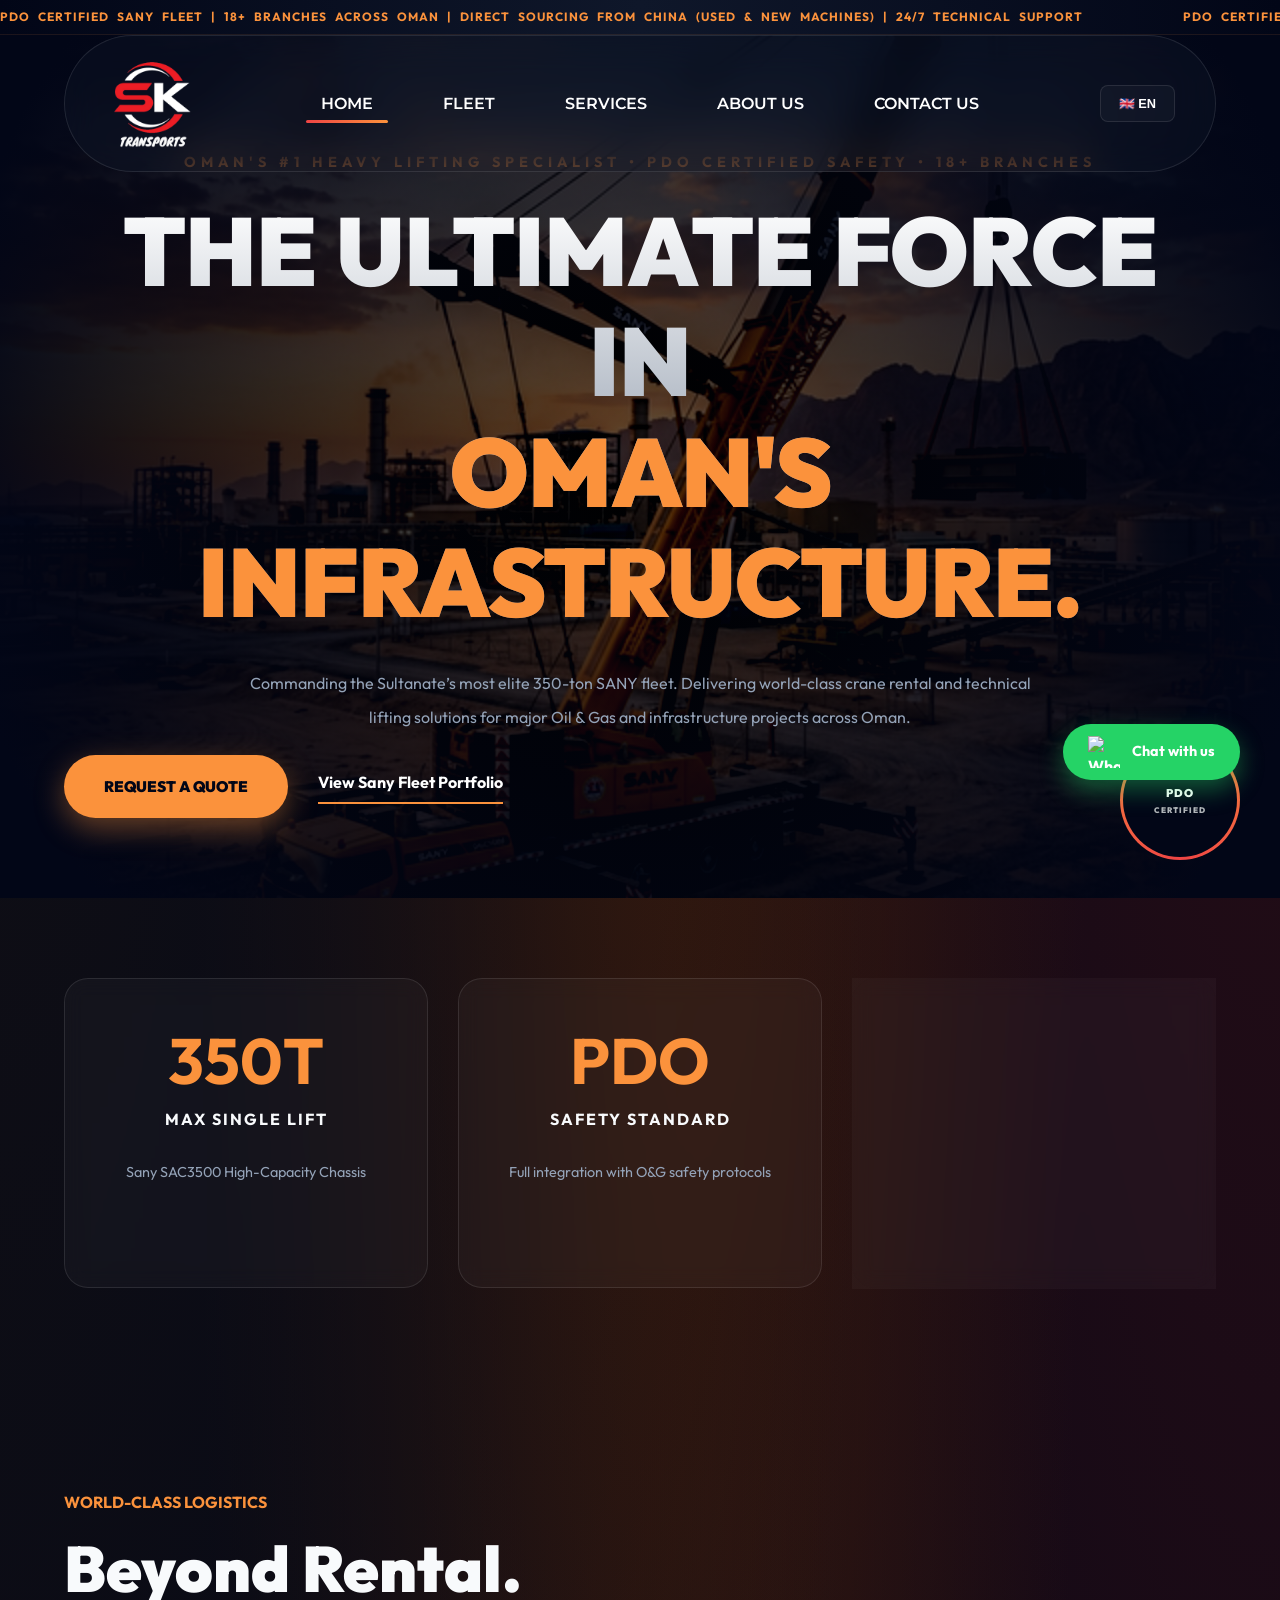
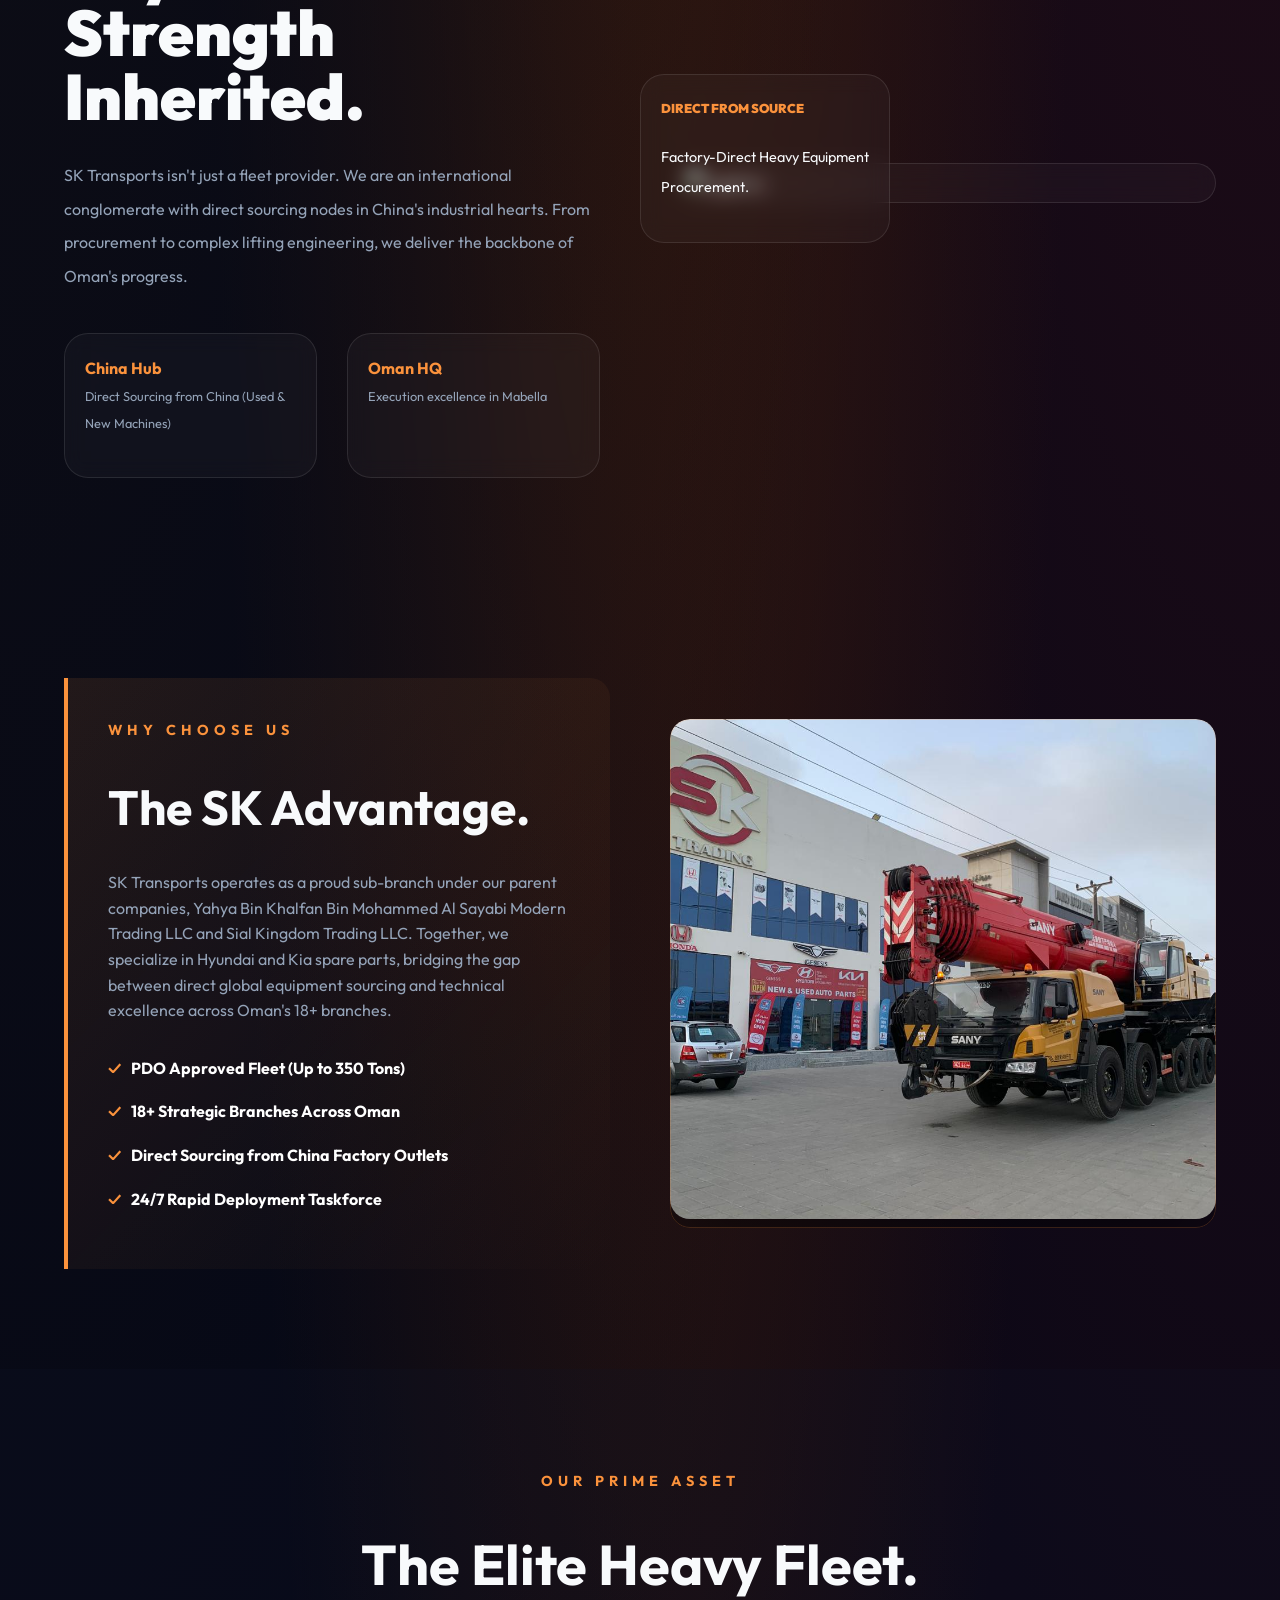
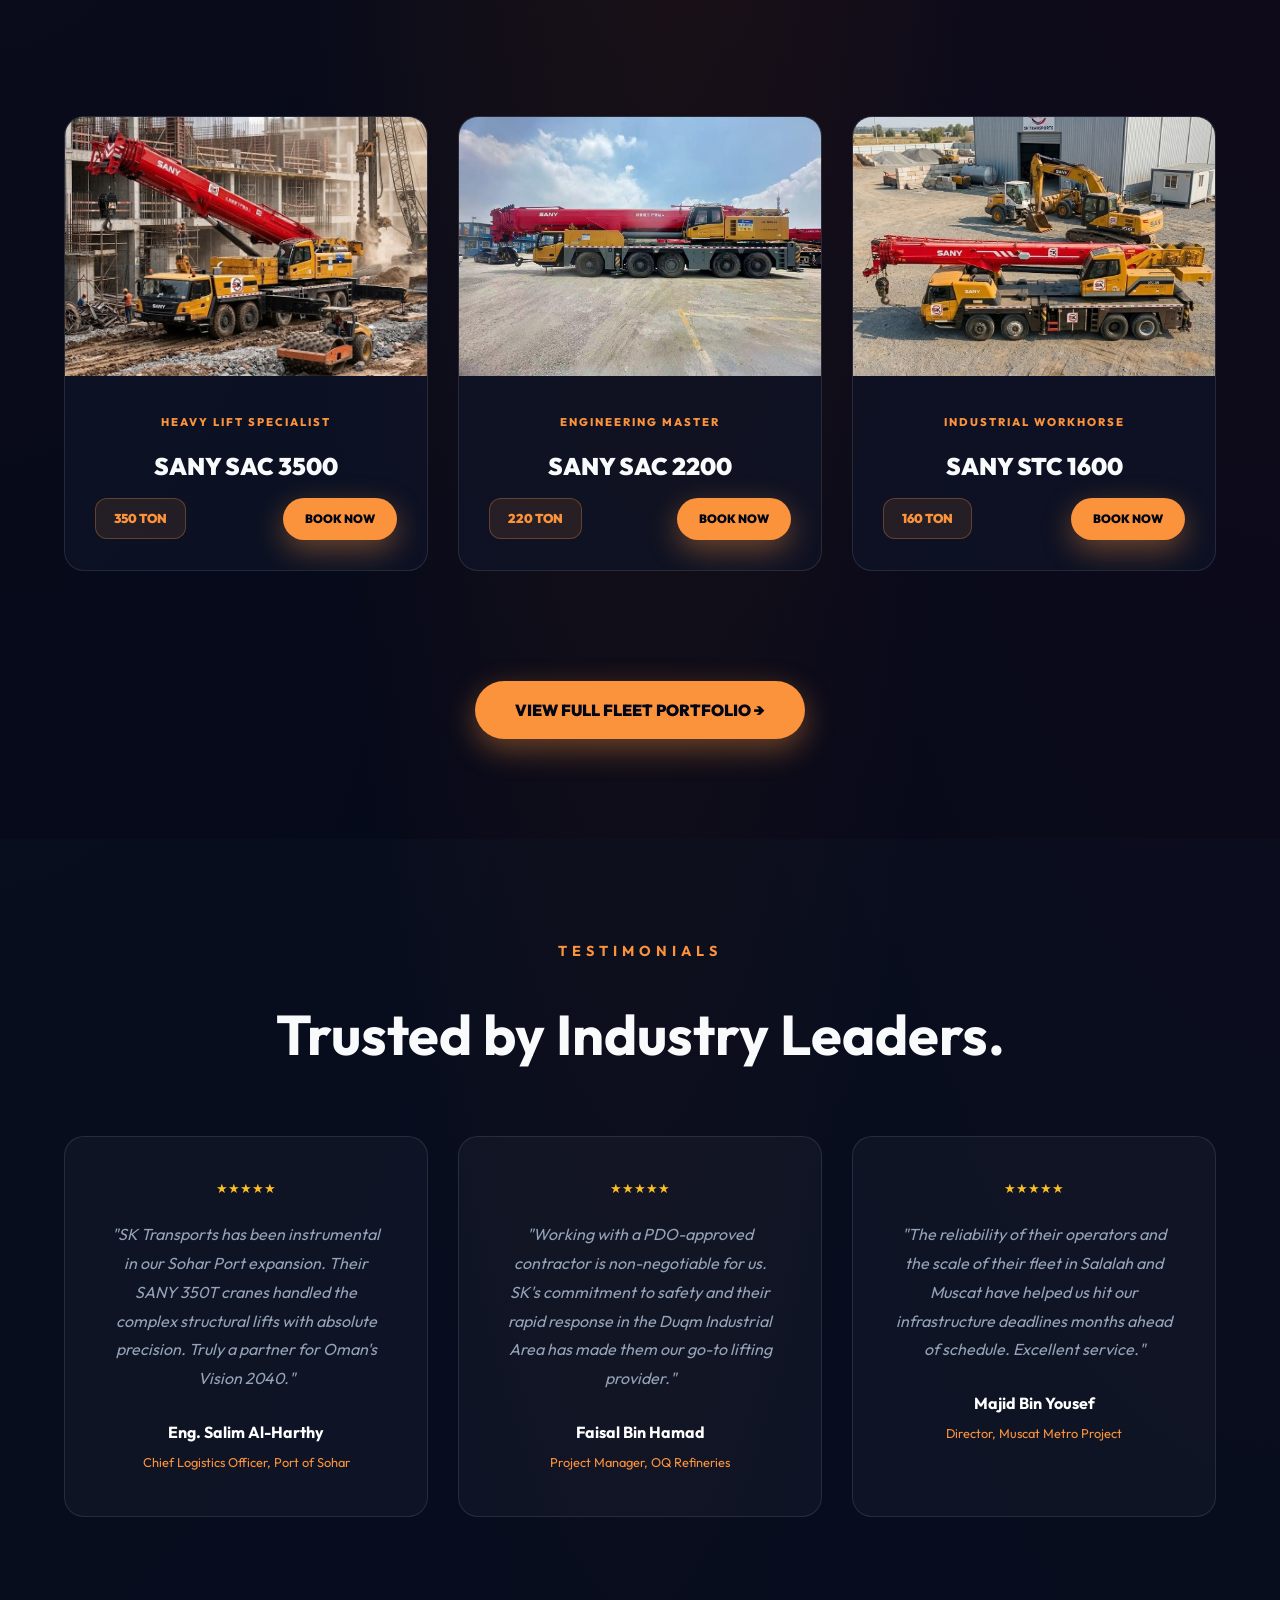
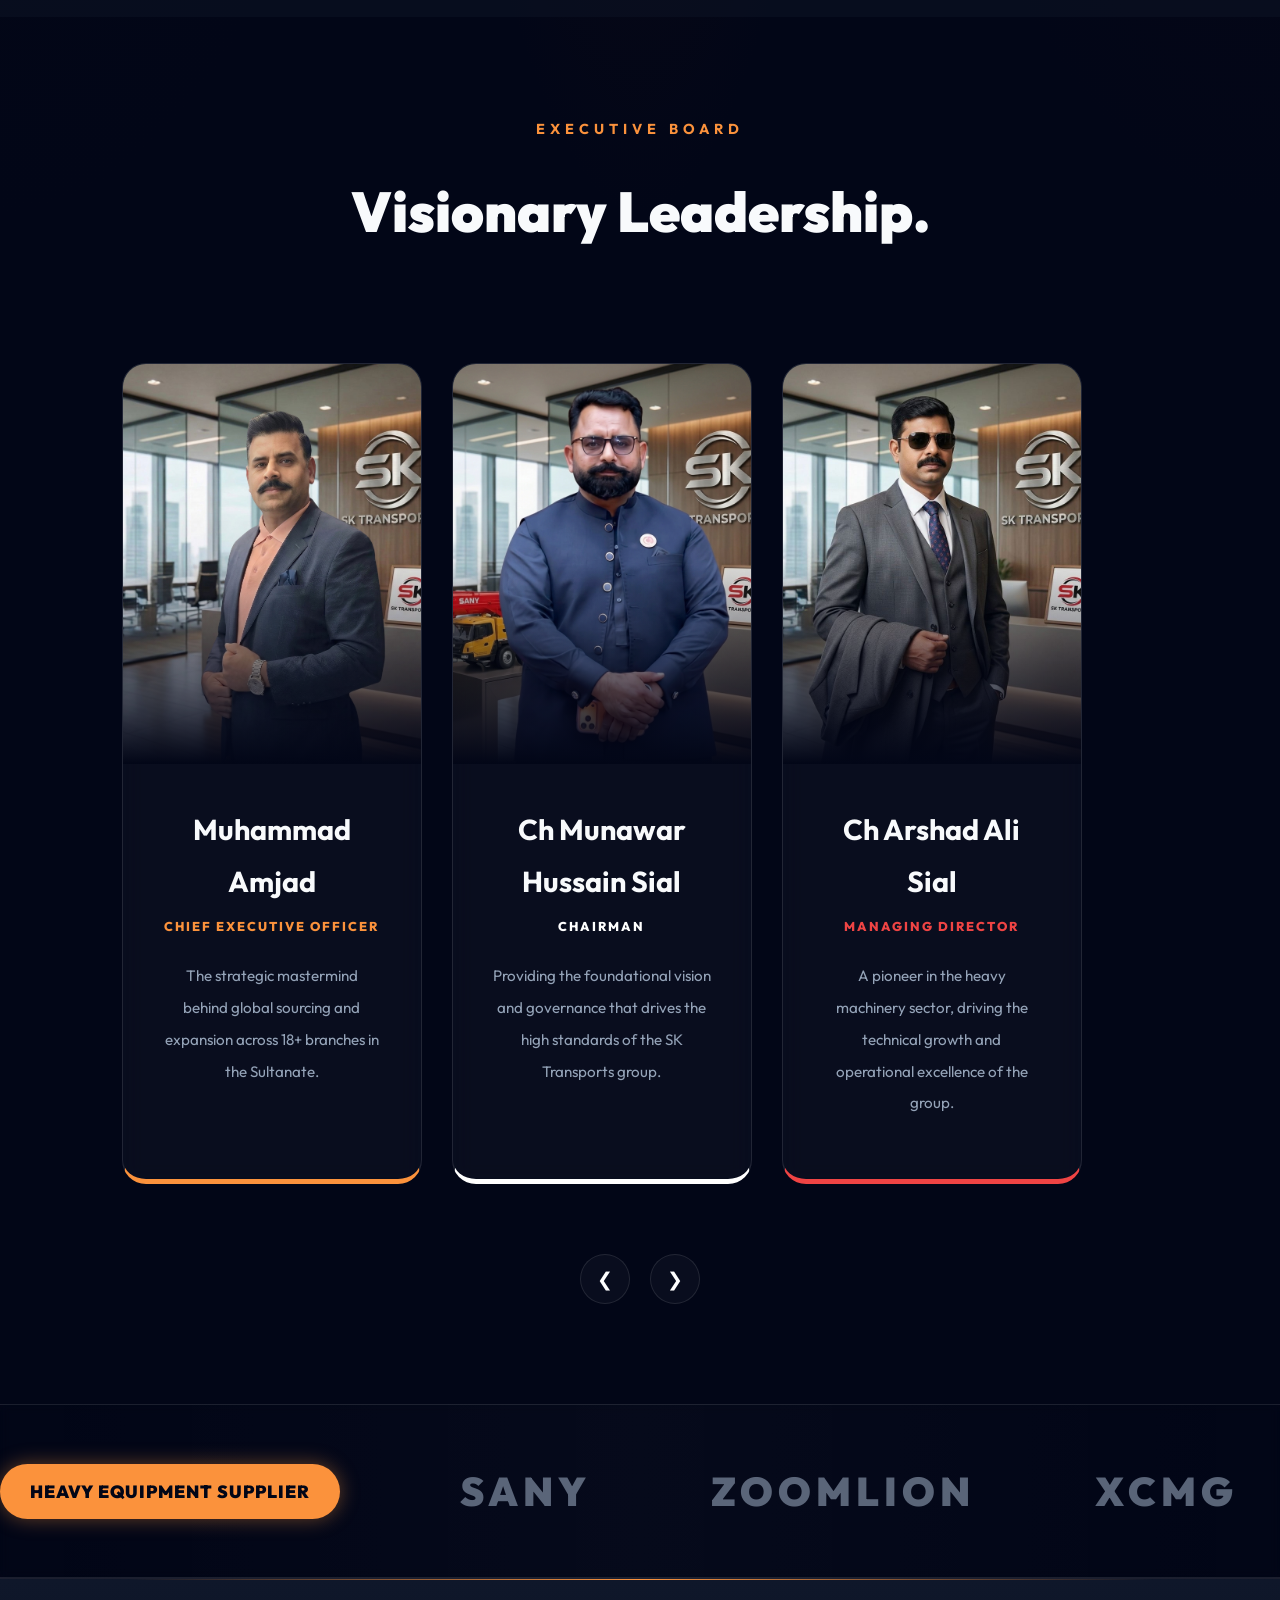
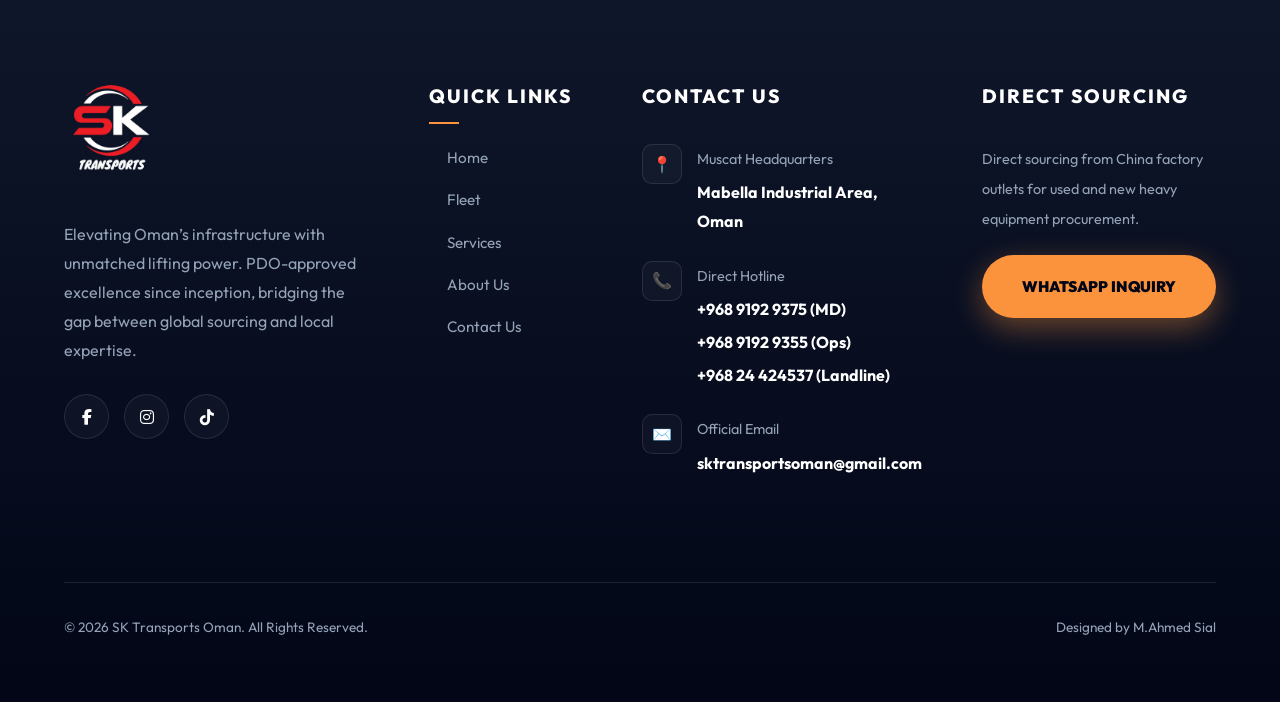
==== index.html @ 529a9847 "Fit new MD2 image and adjust all leadership portraits for better framing with 10% headroom; update c" ====
<!DOCTYPE html>
<html lang="en">

<head>
    <meta charset="UTF-8">
    <meta name="viewport" content="width=device-width, initial-scale=1.0">
    <title>SK Transports | Best Crane Rental Oman | PDO Approved Heavy Lifting</title>
    <meta name="description"
        content="Oman's premier heavy lifting specialist. PDO certified 350T SANY fleet offering world-class crane rental and technical lifting for infrastructure & Oil Gas projects across the Sultanate.">
    <link rel="stylesheet" href="styles/main.css?v=1.2">
    <link rel="stylesheet" href="https://cdnjs.cloudflare.com/ajax/libs/font-awesome/6.5.1/css/all.min.css">
    <link href="https://fonts.googleapis.com/css2?family=Outfit:wght@300;400;700;900&display=swap" rel="stylesheet">
</head>

<body>

    <!-- Red Thread / Cable Visual -->
    <!-- Top Ticker Bar -->
    <div class="top-ticker">
        <div class="ticker-content">
            <div class="ticker-item" data-i18n="ticker_text">PDO Certified Sany Fleet | 18+ Branches Across Oman |
                Direct Sourcing from China (Used & New Machines) | 24/7 Technical Support</div>
            <div class="ticker-item" data-i18n="ticker_text">PDO Certified Sany Fleet | 18+ Branches Across Oman |
                Direct Sourcing from China (Used & New Machines) | 24/7 Technical Support</div>
        </div>
    </div>

    <nav id="main-nav">
        <a href="index.html" class="logo"><img src="assets/logo.png" alt="SK TRANSPORTS"></a>
        <!-- Mobile Burger -->
        <div class="mobile-burger" onclick="toggleMobileMenu()">
            <span></span>
            <span></span>
            <span></span>
        </div>
        <ul class="nav-links">
            <li><a href="index.html" class="active" data-i18n="nav_home">Home</a></li>
            <li><a href="fleet.html" data-i18n="nav_fleet">Fleet</a></li>
            <li><a href="services.html" data-i18n="nav_services">Services</a></li>
            <li><a href="about.html" data-i18n="nav_about">About Us</a></li>
            <li><a href="contact-us.html" data-i18n="nav_contact">Contact Us</a></li>
        </ul>
        <div class="lang-selector-container">
            <button class="lang-selector-btn" onclick="toggleLangMenu()">
                <span id="active-flag">🇬🇧 EN</span>
            </button>
            <div class="lang-dropdown-content">
                <a href="javascript:void(0)" onclick="setLanguage('en')">English (EN)</a>
                <a href="javascript:void(0)" onclick="setLanguage('ar')">Arabic (AR)</a>
                <a href="javascript:void(0)" onclick="setLanguage('zh')">Chinese (ZH)</a>
            </div>
        </div>
    </nav>

    <section class="hero">
        <div class="hero-visual">
            <img src="assets/hero.png" alt="Sany 350T">
        </div>
        <div class="hero-overlay"></div>
        <div class="hero-content">
            <span class="hero-tagline" data-i18n="hero_tagline">PDO Approved • 18+ Branches • Oman</span>
            <h1 class="hero-title" id="hero-title" data-i18n="hero_title">
                The Power to <span>Move Oman.</span>
            </h1>
            <p style="color: var(--text-dim); max-width: 800px; margin: 20px auto;" data-i18n="hero_desc">
                Experience unmatched lifting excellence with our elite 350-ton SANY fleet. Engineering precision for the
                Sultanate's most ambitious industrial landmarks.
            </p>
            <div class="hero-cta">
                <a href="contact-us.html" class="btn-premium" data-i18n="btn_quote">Request a Quote</a>
                <a href="fleet.html"
                    style="color: #fff; text-decoration: none; font-weight: 700; border-bottom: 2px solid var(--primary); padding-bottom: 5px;"
                    data-i18n="btn_fleet">View
                    Sany Fleet Portfolio</a>
            </div>
        </div>
    </section>

    <!-- Floating Stats / Cards that "Wow" -->
    <section class="section">
        <div class="grid-3"
            style="display: grid; grid-template-columns: repeat(3, 1fr); gap: 30px; max-width: 1400px; margin: 0 auto;">
            <div class="glass-card" style="text-align: center;">
                <h3 style="font-size: 4rem; color: var(--primary); line-height: 1;" data-i18n="stat_350_title">350T</h3>
                <p style="text-transform: uppercase; font-weight: 700; letter-spacing: 2px; margin-top: 10px;"
                    data-i18n="stat_350_desc">Max
                    Single Lift</p>
                <p style="color: var(--text-dim); margin-top: 15px; font-size: 0.9rem;" data-i18n="stat_350_sub">Sany
                    SAC3500 High-Capacity
                    Chassis</p>
            </div>
            <div class="glass-card" style="text-align: center;">
                <h3 style="font-size: 4rem; color: var(--primary); line-height: 1;" data-i18n="stat_pdo_title">PDO</h3>
                <p style="text-transform: uppercase; font-weight: 700; letter-spacing: 2px; margin-top: 10px;"
                    data-i18n="stat_pdo_desc">Safety
                    Standard</p>
                <p style="color: var(--text-dim); margin-top: 15px; font-size: 0.9rem;" data-i18n="stat_pdo_sub">Full
                    integration with O&G safety
                    protocols</p>
            </div>
            <div class="glass-card" style="text-align: center;">
                <h3 style="font-size: 4rem; color: var(--primary); line-height: 1;" data-i18n="stat_branches_title">18+
                </h3>
                <p style="text-transform: uppercase; font-weight: 700; letter-spacing: 2px; margin-top: 10px;"
                    data-i18n="stat_branches_desc">Service
                    Centers</p>
                <p style="color: var(--text-dim); margin-top: 15px; font-size: 0.9rem;" data-i18n="stat_branches_sub">
                    Strategic support throughout the
                    Sultanate</p>
            </div>
        </div>
    </section>

    <!-- Cinematic Content Section -->
    <section class="section">
        <div class="container logistics-hub-inner">
            <div style="flex: 1;">
                <span style="color: var(--primary); font-weight: 700;" data-i18n="section_logistics_tag">WORLD-CLASS
                    LOGISTICS</span>
                <h2 style="font-size: 4rem; font-weight: 900; line-height: 1; margin: 20px 0;"
                    data-i18n="section_logistics_title">Beyond
                    Rental.<br><span>Strength Inherited.</span></h2>
                <p style="color: var(--text-dim); margin-top: 30px;" data-i18n="section_logistics_desc">
                    SK Transports isn't just a fleet provider. We are an international conglomerate with direct sourcing
                    nodes in China's industrial hearts. From procurement to complex lifting engineering, we deliver the
                    backbone of Oman's progress.
                </p>
                <div class="hub-grid">
                    <div class="glass-card" style="padding: 20px; flex: 1;">
                        <h4 style="color: var(--primary);" data-i18n="hub_china">China Hub</h4>
                        <p style="font-size: 0.8rem; color: var(--text-dim);" data-i18n="hub_china_desc">Direct Sourcing
                            (Used & New Machines)</p>
                    </div>
                    <div class="glass-card" style="padding: 20px; flex: 1;">
                        <h4 style="color: var(--primary);" data-i18n="hub_oman">Oman HQ</h4>
                        <p style="font-size: 0.8rem; color: var(--text-dim);" data-i18n="hub_oman_desc">Execution
                            excellence in Mabella</p>
                    </div>
                </div>
            </div>
            <div style="flex: 1; position: relative;">
                <div class="glass-card" style="padding: 5px; transform: rotate(2deg);">
                    <img src="assets/logistics.jpg.png" alt="Logistics" style="width: 100%; border-radius: 20px;">
                </div>
                <div class="glass-card"
                    style="position: absolute; bottom: -40px; left: -40px; padding: 20px; max-width: 250px; transform: rotate(-3deg);">
                    <p style="font-size: 0.8rem; color: var(--primary); font-weight: 900;"
                        data-i18n="direct_source_tag">DIRECT FROM SOURCE</p>
                    <p style="font-size: 0.9rem;" data-i18n="factory_direct_desc">Factory-Direct Heavy Equipment
                        Procurement.</p>
                </div>
            </div>
        </div>
    </section>

    <!-- PDO Badge -->
    <div class="pdo-badge-new">
        <div class="pdo-badge-inner">
            <span data-i18n="badge_pdo">PDO</span>
            <span style="font-size: 0.5rem; opacity: 0.7;" data-i18n="badge_certified">CERTIFIED</span>
        </div>
    </div>

    <!-- Strategic Advantage Section -->
    <section class="section">
        <div class="container advantage-inner">
            <div style="flex: 1; min-width: 300px;">
                <div class="advantage-box">
                    <span class="hero-tagline" data-i18n="why_tag">Why Choose Us</span>
                    <h2 style="font-size: 3rem; margin: 20px 0;" data-i18n="why_title">The SK Advantage.</h2>
                    <p style="color: var(--text-dim); margin-bottom: 30px; line-height: 1.6;" data-i18n="why_desc">
                        SK Transports operates as a proud sub-branch under our parent companies, Yahya Bin Khalfan Bin
                        Mohammed Al Sayabi Modern Trading LLC and Sial Kingdom Trading LLC. Together, we specialize in
                        Hyundai and Kia spare parts, bridging the gap between direct global equipment sourcing and
                        technical
                        excellence across Oman's 18+ branches.
                    </p>
                    <ul style="list-style: none; color: #fff; font-weight: 700;">
                        <li style="margin-bottom: 15px; display: flex; align-items: start; gap: 10px;">
                            <span style="color: var(--primary);">✓</span>
                            <span data-i18n="check_1">PDO Approved Fleet (Up to 350 Tons)</span>
                        </li>
                        <li style="margin-bottom: 15px; display: flex; align-items: start; gap: 10px;">
                            <span style="color: var(--primary);">✓</span>
                            <span data-i18n="check_2">18+ Strategic Branches Across Oman</span>
                        </li>
                        <li style="margin-bottom: 15px; display: flex; align-items: start; gap: 10px;">
                            <span style="color: var(--primary);">✓</span>
                            <span data-i18n="check_3">Direct Sourcing from China Factory Outlets</span>
                        </li>
                        <li style="margin-bottom: 15px; display: flex; align-items: start; gap: 10px;">
                            <span style="color: var(--primary);">✓</span>
                            <span data-i18n="check_4">24/7 Rapid Deployment Taskforce</span>
                        </li>
                    </ul>
                </div>
            </div>
            <div style="flex: 1; min-width: 300px;" class="advantage-img-wrapper">
                <img src="assets/advantage.jpg.jpeg" alt="SK Advantage"
                    style="width: 100%; border-radius: 20px; box-shadow: 0 40px 80px rgba(0,0,0,0.5); object-fit: cover; height: 500px;">
            </div>
        </div>
    </section>

    <!-- Fleet Preview Section -->
    <section class="section" style="background: rgba(15, 23, 42, 0.2);">
        <div class="container" style="max-width: 1400px; margin: 0 auto; text-align: center;">
            <span class="hero-tagline" data-i18n="fleet_preview_tag">Our Prime Asset</span>
            <h2 style="font-size: 3.5rem; margin-bottom: 50px;" data-i18n="fleet_preview_title">The Elite <span>Heavy
                    Fleet.</span></h2>

            <div class="grid-gallery" style="margin-bottom: 60px;">
                <!-- 350T -->
                <div class="square-card glass-effect">
                    <div class="card-img-box">
                        <img src="assets/fleet-350t.jpg.png" alt="Sany 350T">
                    </div>
                    <div class="card-content-box" style="padding: 30px;">
                        <div>
                            <span class="card-tag" data-i18n="card_350_tag">Heavy Lift Specialist</span>
                            <h3 class="card-title" style="font-size: 1.5rem; margin: 10px 0;">SANY SAC 3500</h3>
                        </div>
                        <div class="card-footer">
                            <span class="tonnage-badge">350 TON</span>
                            <a href="https://wa.me/96891929375" class="btn-premium btn-card" data-i18n="book_now">Book
                                Now</a>
                        </div>
                    </div>
                </div>

                <!-- 220T -->
                <div class="square-card glass-effect">
                    <div class="card-img-box">
                        <img src="assets/fleet-220t.jpg.jpg" alt="Sany 220T">
                    </div>
                    <div class="card-content-box" style="padding: 30px;">
                        <div>
                            <span class="card-tag" data-i18n="card_220_tag">Engineering Master</span>
                            <h3 class="card-title" style="font-size: 1.5rem; margin: 10px 0;">SANY SAC 2200</h3>
                        </div>
                        <div class="card-footer">
                            <span class="tonnage-badge">220 TON</span>
                            <a href="https://wa.me/96891929375" class="btn-premium btn-card" data-i18n="book_now">Book
                                Now</a>
                        </div>
                    </div>
                </div>

                <!-- 160T -->
                <div class="square-card glass-effect">
                    <div class="card-img-box">
                        <img src="assets/fleet-160t.jpg.png" alt="Sany 160T">
                    </div>
                    <div class="card-content-box" style="padding: 30px;">
                        <div>
                            <span class="card-tag" data-i18n="card_160_tag">Industrial Workhorse</span>
                            <h3 class="card-title" style="font-size: 1.5rem; margin: 10px 0;">SANY STC 1600</h3>
                        </div>
                        <div class="card-footer">
                            <span class="tonnage-badge">160 TON</span>
                            <a href="https://wa.me/96891929375" class="btn-premium btn-card" data-i18n="book_now">Book
                                Now</a>
                        </div>
                    </div>
                </div>
            </div>

            <a href="fleet.html" class="btn-premium" style="padding: 15px 40px; font-size: 1rem;"
                data-i18n="btn_view_full_fleet">View Full Fleet Portfolio →</a>
        </div>
    </section>

    <!-- Client Reviews Section -->
    <section class="section" style="background: rgba(15, 23, 42, 0.4);">
        <div class="container" style="max-width: 1400px; margin: 0 auto; text-align: center;">
            <span class="hero-tagline" data-i18n="testimonials_tag">Testimonials</span>
            <h2 style="font-size: 3.5rem; margin-bottom: 50px;" data-i18n="testimonials_title">Trusted by <span>Industry
                    Leaders.</span></h2>

            <div class="reviews-grid">
                <!-- Oman Market Review 1 -->
                <div class="review-card">
                    <div class="stars">★★★★★</div>
                    <p class="review-content" data-i18n="rev1_content">"SK Transports has been instrumental in our
                        **Sohar Port** expansion.
                        Their SANY 350T cranes handled the complex structural lifts with absolute precision. Truly a
                        partner for Oman's Vision 2040."</p>
                    <div class="reviewer">
                        <div class="reviewer-info">
                            <h5 data-i18n="rev1_author">Eng. Salim Al-Harthy</h5>
                            <span data-i18n="rev1_role">Chief Logistics Officer, Port of Sohar</span>
                        </div>
                    </div>
                </div>
                <!-- Oman Market Review 2 -->
                <div class="review-card">
                    <div class="stars">★★★★★</div>
                    <p class="review-content" data-i18n="rev2_content">"Working with a PDO-approved contractor is
                        non-negotiable for us. SK's
                        commitment to safety and their rapid response in the **Duqm Industrial Area** has made them our
                        go-to lifting provider."</p>
                    <div class="reviewer">
                        <div class="reviewer-info">
                            <h5 data-i18n="rev2_author">Faisal Bin Hamad</h5>
                            <span data-i18n="rev2_role">Project Manager, OQ Refineries</span>
                        </div>
                    </div>
                </div>
                <!-- Oman Market Review 3 -->
                <div class="review-card">
                    <div class="stars">★★★★★</div>
                    <p class="review-content" data-i18n="rev3_content">"The reliability of their operators and the scale
                        of their fleet in
                        **Salalah** and **Muscat** have helped us hit our infrastructure deadlines months ahead of
                        schedule. Excellent service."</p>
                    <div class="reviewer">
                        <div class="reviewer-info">
                            <h5 data-i18n="rev3_author">Majid Bin Yousef</h5>
                            <span data-i18n="rev3_role">Director, Muscat Metro Project</span>
                        </div>
                    </div>
                </div>
            </div>
        </div>
    </section>

    <!-- Leadership Section on Home Page -->
    <section class="section">
        <div class="container" style="max-width: 1400px; margin: 0 auto; text-align: center;">
            <span class="hero-tagline" data-i18n="leadership_tag">Executive Board</span>
            <h2 style="font-size: 3.5rem; font-weight: 900; margin-bottom: 60px;" data-i18n="leadership_title">Visionary
                <span>Leadership.</span>
            </h2>

            <div class="slider-container">
                <div class="leadership-grid" id="leadership-slider">
                    <!-- CEO Card -->
                    <div class="glass-card"
                        style="flex: 1; min-width: 300px; max-width: 450px; padding: 0; overflow: hidden; border-bottom: 5px solid var(--primary);">
                        <div style="height: 400px; background: #1e293b; overflow: hidden; position: relative;">
                            <img src="assets/ceo.png?v=7" alt="Muhammad Amjad - CEO"
                                style="width: 100%; height: 100%; object-fit: cover; object-position: center 10%;">
                            <div
                                style="position: absolute; bottom: 0; left: 0; width: 100%; height: 50%; background: linear-gradient(to top, var(--bg-black), transparent);">
                            </div>
                        </div>
                        <div style="padding: 40px;">
                            <h3 style="font-size: 1.8rem; margin-bottom: 5px;" data-i18n="ceo_name">Muhammad Amjad</h3>
                            <p style="color: var(--primary); font-weight: 800; text-transform: uppercase; letter-spacing: 2px; font-size: 0.8rem; margin-bottom: 20px;"
                                data-i18n="ceo_role">Chief Executive Officer</p>
                            <p style="color: var(--text-dim); font-size: 0.95rem;" data-i18n="ceo_desc">The strategic
                                mastermind behind global sourcing and expansion across 18+ branches in the Sultanate.
                            </p>
                        </div>
                    </div>

                    <!-- Chairman Card -->
                    <div class="glass-card"
                        style="flex: 1; min-width: 300px; max-width: 450px; padding: 0; overflow: hidden; border-bottom: 5px solid white;">
                        <div style="height: 400px; background: #1e293b; overflow: hidden; position: relative;">
                            <img src="assets/chairman.jpg.png?v=7" alt="Ch Munawar hussain Sial - Chairman"
                                style="width: 100%; height: 100%; object-fit: cover; object-position: center 10%;">
                            <div
                                style="position: absolute; bottom: 0; left: 0; width: 100%; height: 50%; background: linear-gradient(to top, var(--bg-black), transparent);">
                            </div>
                        </div>
                        <div style="padding: 40px;">
                            <h3 style="font-size: 1.8rem; margin-bottom: 5px;" data-i18n="chairman_name">Ch Munawar
                                hussain
                                Sial</h3>
                            <p style="color: #fff; font-weight: 800; text-transform: uppercase; letter-spacing: 2px; font-size: 0.8rem; margin-bottom: 20px;"
                                data-i18n="chairman_role">Chairman</p>
                            <p style="color: var(--text-dim); font-size: 0.95rem;" data-i18n="chairman_desc">Providing
                                the
                                foundational vision and governance that drives the high standards of the SK Transports
                                group.</p>
                        </div>
                    </div>

                    <!-- MD Card -->
                    <div class="glass-card"
                        style="flex: 1; min-width: 300px; max-width: 450px; padding: 0; overflow: hidden; border-bottom: 5px solid var(--secondary);">
                        <div style="height: 400px; background: #1e293b; overflow: hidden; position: relative;">
                            <img src="assets/md.jpg?v=7" alt="Ch Arshad Ali Sial - Managing Director"
                                style="width: 100%; height: 100%; object-fit: cover; object-position: center 10%;">
                            <div
                                style="position: absolute; bottom: 0; left: 0; width: 100%; height: 50%; background: linear-gradient(to top, var(--bg-black), transparent);">
                            </div>
                        </div>
                        <div style="padding: 40px;">
                            <h3 style="font-size: 1.8rem; margin-bottom: 5px;" data-i18n="md_name">Ch Arshad Ali Sial
                            </h3>
                            <p style="color: var(--secondary); font-weight: 800; text-transform: uppercase; letter-spacing: 2px; font-size: 0.8rem; margin-bottom: 20px;"
                                data-i18n="md_role">Managing Director</p>
                            <p style="color: var(--text-dim); font-size: 0.95rem;" data-i18n="md_desc">A pioneer in the
                                heavy machinery sector, driving the technical growth and operational excellence of the
                                group.</p>
                        </div>
                    </div>

                    <!-- MD 2 Card -->
                    <div class="glass-card"
                        style="flex: 1; min-width: 300px; max-width: 450px; padding: 0; overflow: hidden; border-bottom: 5px solid var(--primary);">
                        <div style="height: 400px; background: #1e293b; overflow: hidden; position: relative;">
                            <img src="assets/md2.jpg.jpeg?v=7" alt="Tasawar Hussain Sial - Managing Director"
                                style="width: 100%; height: 100%; object-fit: cover; object-position: center 10%;">
                            <div
                                style="position: absolute; bottom: 0; left: 0; width: 100%; height: 50%; background: linear-gradient(to top, var(--bg-black), transparent);">
                            </div>
                        </div>
                        <div style="padding: 40px;">
                            <h3 style="font-size: 1.8rem; margin-bottom: 5px;" data-i18n="md2_name">Tasawar Hussain Sial
                            </h3>
                            <p style="color: var(--primary); font-weight: 800; text-transform: uppercase; letter-spacing: 2px; font-size: 0.8rem; margin-bottom: 20px;"
                                data-i18n="md2_role">Managing Director</p>
                            <p style="color: var(--text-dim); font-size: 0.95rem;" data-i18n="md2_desc">Spearheading
                                strategic partnerships and industrial innovations across our Oman and China nodes.</p>
                        </div>
                    </div>
                </div>

                <!-- Slider Navigation Buttons -->
                <div class="slider-nav">
                    <div class="nav-btn" onclick="slideLeadership('prev')">❮</div>
                    <div class="nav-btn" onclick="slideLeadership('next')">❯</div>
                </div>
            </div>
        </div>
    </section>

    <!-- Partner Marquee Section -->
    <div class="partner-marquee">
        <div class="marquee-content">
            <span class="supplier-label">HEAVY EQUIPMENT SUPPLIER</span>
            <span class="partner-name">SANY</span>
            <span class="partner-name">ZOOMLION</span>
            <span class="partner-name">XCMG</span>
            <span class="partner-name">DOOSAN</span>

            <span class="supplier-label">HEAVY EQUIPMENT SUPPLIER</span>
            <span class="partner-name">SANY</span>
            <span class="partner-name">ZOOMLION</span>
            <span class="partner-name">XCMG</span>
            <span class="partner-name">DOOSAN</span>

            <span class="supplier-label">HEAVY EQUIPMENT SUPPLIER</span>
            <span class="partner-name">SANY</span>
            <span class="partner-name">ZOOMLION</span>
            <span class="partner-name">XCMG</span>
            <span class="partner-name">DOOSAN</span>
        </div>
    </div>

    <!-- Dynamic Footer -->
    <footer>
        <div class="footer-container">
            <div class="footer-brand">
                <a href="index.html" class="logo"><img src="assets/logo.png" alt="SK TRANSPORTS"></a>
                <p data-i18n="footer_desc">Elevating Oman’s infrastructure with unmatched lifting power. PDO-approved
                    excellence since inception, bridging the gap between global sourcing and local expertise.</p>
                <div class="social-links" style="margin-top: 30px;">
                    <a href="https://www.facebook.com/profile.php?id=61588559220408" class="social-icon"
                        target="_blank"><i class="fab fa-facebook-f"></i></a>
                    <a href="https://www.instagram.com/sk_transports_oman" class="social-icon" target="_blank"><i
                            class="fab fa-instagram"></i></a>
                    <a href="https://www.tiktok.com/@sktransportsoman" class="social-icon" target="_blank"><i
                            class="fab fa-tiktok"></i></a>
                </div>
            </div>

            <div class="footer-links">
                <h4 data-i18n="footer_links_title">Quick Links</h4>
                <ul>
                    <li><a href="index.html" data-i18n="nav_home">Home</a></li>
                    <li><a href="fleet.html" data-i18n="nav_fleet">Fleet Portfolio</a></li>
                    <li><a href="services.html" data-i18n="nav_services">Services</a></li>
                    <li><a href="about.html" data-i18n="nav_about">About Us</a></li>
                    <li><a href="contact-us.html" data-i18n="nav_contact">Contact Us</a></li>
                </ul>
            </div>

            <div class="footer-contact">
                <h4 data-i18n="footer_contact_title">Contact Info</h4>
                <div class="contact-item">
                    <div class="contact-icon">📍</div>
                    <div class="contact-text">
                        <p data-i18n="footer_hq">Muscat Headquarters</p>
                        <span data-i18n="footer_addr">Mabella Industrial Area, Oman</span>
                    </div>
                </div>
                <div class="contact-item">
                    <div class="contact-icon">📞</div>
                    <div class="contact-text">
                        <p data-i18n="footer_hotline">Direct Hotline</p>
                        <span data-i18n="phone_md">+968 9192 9375 (MD)</span>
                        <span data-i18n="phone_ops">+968 9192 9355 (Ops)</span>
                        <span data-i18n="phone_landline">+968 24 424537 (Landline)</span>
                    </div>
                </div>
                <div class="contact-item">
                    <div class="contact-icon">✉️</div>
                    <div class="contact-text">
                        <p data-i18n="footer_email">Official Email</p>
                        <span>sktransportsoman@gmail.com</span>
                    </div>
                </div>
            </div>

            <div class="footer-newsletter">
                <h4 data-i18n="footer_sourcing_title">Direct Sourcing</h4>
                <p style="font-size: 0.9rem; color: var(--text-dim); margin-bottom: 20px;"
                    data-i18n="footer_sourcing_desc">Direct sourcing from China factory outlets for used and new heavy
                    equipment procurement.</p>
                <a href="https://wa.me/96891929375" class="btn-premium" data-i18n="footer_wa_inquiry">WhatsApp
                    Inquiry</a>
            </div>
        </div>

        <div class="footer-bottom">
            <p data-i18n="footer_rights">© 2026 SK Transports Oman. All Rights Reserved.</p>
            <p data-i18n="footer_designed">Designed by M.Ahmed Sial</p>
        </div>
    </footer>

    <a href="https://wa.me/96891929375" class="floating-whatsapp" target="_blank">
        <img src="https://upload.wikimedia.org/wikipedia/commons/6/6b/WhatsApp.svg" alt="WhatsApp">
        <span data-i18n="floating_chat">Chat with us</span>
    </a>

    <script src="js/main.js?v=3"></script>
</body>

</html>
---- styles/main.css ----
@import url('https://fonts.googleapis.com/css2?family=Montserrat:wght@400;600;700&family=Outfit:wght@300;400;700;900&family=Cairo:wght@400;700;900&display=swap');

:root {
    /* Ultra Premium Palette */
    --primary: #fb923c;
    /* Vibrant Sany Orange */
    --primary-glow: rgba(251, 146, 60, 0.4);
    --secondary: #ef4444;
    /* Tech Red */
    --accent: #6366f1;
    /* Deep Indigo for contrast */

    --bg-black: #020617;
    --bg-card: rgba(15, 23, 42, 0.6);
    --glass: rgba(255, 255, 255, 0.03);
    --glass-border: rgba(255, 255, 255, 0.1);

    --text-main: #f8fafc;
    --text-dim: #94a3b8;

    --font-main: 'Outfit', sans-serif;
    --font-ar: 'Cairo', sans-serif;
}

/* --- Top Ticker Bar --- */
.top-ticker {
    background: linear-gradient(90deg, #020617, #0f172a, #020617);
    border-bottom: 1px solid rgba(251, 146, 60, 0.1);
    height: 35px;
    display: flex;
    align-items: center;
    overflow: hidden;
    position: fixed;
    top: 0;
    width: 100%;
    z-index: 2000;
    transition: height 0.3s ease;
}

@media (max-width: 480px) {
    .top-ticker {
        height: 25px;
    }

    .ticker-item {
        font-size: 0.6rem;
    }

    #main-nav {
        top: 25px !important;
    }
}

.ticker-content {
    white-space: nowrap;
    animation: ticker-slide 30s linear infinite;
    display: flex;
    gap: 100px;
}

.ticker-item {
    color: var(--primary);
    /* Updated: Applied brand color to the ticker text */
    font-size: 0.75rem;
    font-weight: 700;
    text-transform: uppercase;
    letter-spacing: 1px;
    word-spacing: 5px;
    /* Added word spacing as requested */
    display: flex;
    align-items: center;
    gap: 8px;
}

.ticker-item span {
    color: var(--primary);
}

@keyframes ticker-slide {
    0% {
        transform: translateX(0);
    }

    100% {
        transform: translateX(-50%);
    }
}

/* Adjust Nav for Ticker */
#main-nav {
    top: 35px !important;
}

/* --- Ensure FontAwesome icons load with correct weight/family --- */
.fab,
.fa-brands {
    font-family: "Font Awesome 6 Brands" !important;
}

.fas,
.fa-solid {
    font-family: "Font Awesome 6 Free" !important;
    font-weight: 900 !important;
}


* {
    margin: 0;
    padding: 0;
    box-sizing: border-box;
}

body {
    background-color: var(--bg-black);
    color: var(--text-main);
    font-family: var(--font-main);
    overflow-x: hidden;
    line-height: 1.8;
    /* Increased from 1.5/1.6 */
    /* Mesh Gradient Background */
    background-image:
        radial-gradient(at 0% 0%, hsla(253, 16%, 7%, 1) 0, transparent 50%),
        radial-gradient(at 50% 0%, hsla(20, 70%, 15%, 1) 0, transparent 50%),
        radial-gradient(at 100% 0%, hsla(339, 49%, 10%, 1) 0, transparent 50%);
}

img {
    max-width: 100%;
    height: auto;
}

p {
    line-height: 2.1;
    /* Extra generous for paragraphs */
    margin-bottom: 20px;
}

body.rtl {
    font-family: var(--font-ar);
    direction: rtl;
}

/* --- RTL Sequence Fix --- */
body.rtl [data-i18n^="phone_"],
body.rtl [data-i18n^="ton_"],
body.rtl [data-i18n^="stat_"][data-i18n$="_title"],
body.rtl [data-i18n^="exp_"],
body.rtl .tonnage-badge {
    direction: ltr !important;
    unicode-bidi: isolate !important;
    display: inline-block !important;
}

/* Ensure footer and contact numbers stay on the right side in RTL */
body.rtl .contact-text,
body.rtl .contact-sub-item {
    text-align: right !important;
}

body.rtl .contact-text span[data-i18n^="phone_"],
body.rtl .contact-sub-item p:not([data-i18n]) {
    display: block !important;
    direction: ltr !important;
    unicode-bidi: isolate !important;
    text-align: right !important;
}

body.rtl .contact-sub-item p[data-i18n] {
    direction: rtl !important;
}

/* Custom Scrollbar */
::-webkit-scrollbar {
    width: 8px;
}

::-webkit-scrollbar-track {
    background: var(--bg-black);
}

::-webkit-scrollbar-thumb {
    background: var(--glass-border);
    border-radius: 10px;
}

::-webkit-scrollbar-thumb:hover {
    background: var(--primary);
}

/* --- Premium Animations --- */
@keyframes float {
    0% {
        transform: translateY(0px) rotate(0deg);
    }

    50% {
        transform: translateY(-20px) rotate(1deg);
    }

    100% {
        transform: translateY(0px) rotate(0deg);
    }
}

@keyframes glow-pulse {
    0% {
        box-shadow: 0 0 5px var(--primary-glow);
    }

    50% {
        box-shadow: 0 0 30px var(--primary-glow);
    }

    100% {
        box-shadow: 0 0 5px var(--primary-glow);
    }
}

@keyframes reveal {
    from {
        opacity: 0;
        clip-path: inset(0 100% 0 0);
    }

    to {
        opacity: 1;
        clip-path: inset(0 0 0 0);
    }
}

/* --- Hero Section Upgrade --- */
.hero {
    min-height: 60vh;
    width: 100%;
    display: flex;
    align-items: center;
    justify-content: center;
    position: relative;
    overflow: hidden;
    padding: 150px 5% 80px;
}

/* Ensure clean gap after hero */
.hero-cta {
    display: flex;
    align-items: center;
    gap: 30px;
}

@media (max-width: 768px) {
    .hero-cta {
        flex-direction: column;
        gap: 20px;
    }
}

.hero+.section {
    padding-top: 80px;
    margin-top: 0;
}

.hero-visual {
    position: absolute;
    top: 0;
    left: 0;
    width: 100%;
    height: 100%;
    z-index: -1;
}

.hero-visual img {
    width: 100%;
    height: 100%;
    object-fit: cover;
    filter: brightness(0.4) contrast(1.2);
}

.hero-overlay {
    position: absolute;
    inset: 0;
    background: radial-gradient(circle at center, transparent 0%, var(--bg-black) 90%);
    z-index: 0;
}

.hero-content {
    position: relative;
    z-index: 10;
    text-align: center;
    max-width: 1200px;
    margin: 0 auto;
}

/* --- Layout Modules --- */
.leadership-grid {
    display: flex;
    gap: 30px;
    justify-content: flex-start;
    flex-wrap: nowrap;
    padding: 40px 0;
    overflow-x: auto;
    scroll-snap-type: x mandatory;
    scrollbar-width: none;
    /* Firefox */
    -ms-overflow-style: none;
    /* IE/Edge */
    -webkit-overflow-scrolling: touch;
    scroll-behavior: smooth;
    padding-left: 5%;
    padding-right: 5%;
}

.leadership-grid::-webkit-scrollbar {
    display: none;
    /* Chrome/Safari */
}

.leadership-grid .glass-card {
    flex: 0 0 400px;
    min-width: 400px;
    scroll-snap-align: center;
}

@media (max-width: 768px) {
    .leadership-grid .glass-card {
        flex: 0 0 85%;
        min-width: 85%;
    }
}

.slider-container {
    position: relative;
    width: 100%;
    margin-top: 40px;
}

.slider-nav {
    display: flex;
    justify-content: center;
    gap: 20px;
    margin-top: 30px;
}

.nav-btn {
    width: 50px;
    height: 50px;
    border-radius: 50%;
    background: var(--glass);
    border: 1px solid var(--glass-border);
    color: #fff;
    display: flex;
    align-items: center;
    justify-content: center;
    cursor: pointer;
    transition: all 0.3s;
    font-size: 1.2rem;
}

.nav-btn:hover {
    background: var(--primary);
    border-color: var(--primary);
    transform: scale(1.1);
}

/* Specific Leadership Card Hover */
.leadership-grid .glass-card {
    cursor: pointer;
    transition: all 0.6s cubic-bezier(0.23, 1, 0.32, 1);
}

.leadership-grid .glass-card:hover {
    transform: translateY(-15px) scale(1.03);
    box-shadow: 0 30px 60px rgba(0, 0, 0, 0.6);
}

.leadership-grid .glass-card img {
    transition: transform 1.2s cubic-bezier(0.23, 1, 0.32, 1);
}

.leadership-grid .glass-card:hover img {
    transform: scale(1.1);
}

.logistics-hub-inner {
    display: flex;
    align-items: center;
    gap: 80px;
}

.hub-grid {
    margin-top: 40px;
    display: flex;
    gap: 30px;
}

.advantage-inner {
    display: flex;
    align-items: center;
    gap: 60px;
    flex-wrap: wrap;
}

/* Enhanced Advantage Image Styling */
.advantage-img-wrapper {
    position: relative;
    border-radius: 20px;
    overflow: hidden;
    transition: all 0.5s cubic-bezier(0.4, 0, 0.2, 1);
}

.advantage-img-wrapper::after {
    content: '';
    position: absolute;
    inset: 0;
    border: 1px solid rgba(251, 146, 60, 0.2);
    border-radius: 20px;
    pointer-events: none;
    transition: all 0.5s ease;
}

.advantage-img-wrapper:hover {
    transform: translateY(-10px) scale(1.02);
    box-shadow: 0 50px 100px rgba(0, 0, 0, 0.6);
}

.advantage-img-wrapper:hover::after {
    border-color: var(--primary);
    box-shadow: inset 0 0 50px rgba(251, 146, 60, 0.1);
}

.advantage-img-wrapper img {
    transition: transform 0.8s cubic-bezier(0.4, 0, 0.2, 1);
}

.advantage-img-wrapper:hover img {
    transform: scale(1.05);
}

@media (max-width: 768px) {
    .advantage-img-wrapper {
        margin: 0 auto;
        max-width: 500px;
    }
}


.hero-tagline {
    font-size: 0.9rem;
    font-weight: 700;
    letter-spacing: 5px;
    color: var(--primary);
    text-transform: uppercase;
    margin-bottom: 20px;
    display: block;
    animation: reveal 1s ease-out forwards;
}

.hero-title {
    font-size: clamp(3rem, 8vw, 6rem);
    font-weight: 900;
    line-height: 1.15;
    letter-spacing: -1px;
    word-spacing: 4px;
    margin-bottom: 30px;
    text-transform: uppercase;
    background: linear-gradient(180deg, #fff 0%, #64748b 100%);
    -webkit-background-clip: text;
    background-clip: text;
    -webkit-text-fill-color: transparent;
}

.hero-title span {
    display: block;
    color: var(--primary);
    -webkit-text-fill-color: var(--primary);
}

/* --- Glassmorphism Nav --- */
nav {
    position: fixed;
    top: 30px;
    left: 50%;
    transform: translateX(-50%);
    width: 90%;
    max-width: 1400px;
    padding: 20px 40px;
    border-radius: 100px;
    background: rgba(15, 23, 42, 0.4);
    backdrop-filter: blur(20px);
    border: 1px solid var(--glass-border);
    display: flex;
    justify-content: space-between;
    align-items: center;
    z-index: 1000;
    transition: all 0.5s cubic-bezier(0.4, 0, 0.2, 1);
}

nav.scrolled {
    top: 10px;
    width: 95%;
    background: rgba(2, 6, 23, 0.8);
}

.logo {
    display: flex;
    align-items: center;
    text-decoration: none;
}

.logo img {
    height: 95px;
    /* Increased from 70px */
    width: auto;
    object-fit: contain;
    transition: transform 0.3s ease;
}

.logo:hover img {
    transform: scale(1.05);
}

.logo span {
    display: none;
    /* Hide old text span if present */
}

.nav-links {
    display: flex;
    gap: 40px;
    list-style: none;
}

.nav-links a {
    text-decoration: none;
    color: #fff;
    font-family: 'Montserrat', sans-serif;
    font-weight: 600;
    /* SemiBold */
    font-size: 16px;
    text-transform: uppercase;
    transition: all 0.3s;
    position: relative;
    padding: 10px 15px;
    /* Added matching padding */
}

.nav-links a:hover {
    color: var(--primary);
    /* subtle glow text interaction optional but nice */
}

/* Base state for the sleek red/orange underline (Anti-Gravity effect) */
.nav-links a::after {
    content: '';
    position: absolute;
    bottom: 0;
    left: 0;
    width: 0%;
    height: 3px;
    background: linear-gradient(90deg, #ef4444, #fb923c);
    /* Red/Orange gradient */
    transition: width 0.4s cubic-bezier(0.4, 0, 0.2, 1);
    border-radius: 2px;
}

/* Hover state triggers the left-to-right slide in */
.nav-links a:hover::after,
.nav-links a.active::after {
    width: 100%;
}

.nav-links a.active {
    color: #fff;
}

/* --- Cards & Grids --- */
.section {
    padding: 100px 5%;
    position: relative;
    z-index: 1;
}

.glass-card {
    background: var(--glass);
    backdrop-filter: blur(10px);
    border: 1px solid var(--glass-border);
    padding: 50px;
    border-radius: 24px;
    transition: all 0.5s cubic-bezier(0.4, 0, 0.2, 1);
    position: relative;
    overflow: hidden;
}

.glass-card:hover {
    background: rgba(255, 255, 255, 0.06);
    border-color: var(--primary);
    transform: translateY(-10px) scale(1.02);
}

.glass-card::before {
    content: '';
    position: absolute;
    top: -50%;
    left: -50%;
    width: 200%;
    height: 200%;
    background: radial-gradient(circle, var(--primary-glow) 0%, transparent 70%);
    opacity: 0;
    transition: opacity 0.5s;
    pointer-events: none;
}

.glass-card:hover::before {
    opacity: 1;
}

/* --- Square Fleet System --- */
.grid-gallery {
    display: grid;
    grid-template-columns: repeat(auto-fill, minmax(350px, 1fr));
    gap: 30px;
    padding: 50px 0;
}

.square-card {
    aspect-ratio: 0.8 / 1;
    background: var(--bg-card);
    border: 1px solid var(--glass-border);
    border-radius: 20px;
    overflow: hidden;
    position: relative;
    transition: all 0.5s cubic-bezier(0.4, 0, 0.2, 1);
    display: flex;
    flex-direction: column;
}

.square-card:hover {
    transform: translateY(-15px) scale(1.03);
    border-color: var(--primary);
    box-shadow: 0 30px 60px rgba(0, 0, 0, 0.5), 0 0 20px var(--primary-glow);
}

.card-img-box {
    width: 100%;
    aspect-ratio: 1 / 1;
    /* Force Square */
    overflow: hidden;
    background: #1e293b;
    position: relative;
}

.card-img-box img {
    width: 100%;
    height: 100%;
    object-fit: cover;
    transition: transform 0.8s;
}

.square-card:hover .card-img-box img {
    transform: scale(1.1);
}

.card-content-box {
    padding: 25px;
    flex-grow: 1;
    display: flex;
    flex-direction: column;
    justify-content: space-between;
}

.card-tag {
    font-size: 0.7rem;
    font-weight: 800;
    color: var(--primary);
    text-transform: uppercase;
    letter-spacing: 2px;
    margin-bottom: 10px;
}

.card-title {
    font-size: 1.5rem;
    font-weight: 900;
    margin-bottom: 5px;
}

.card-specs {
    font-size: 0.85rem;
    color: var(--text-dim);
    margin-bottom: 20px;
}

.card-footer {
    display: flex;
    justify-content: space-between;
    align-items: center;
    gap: 20px;
}

.tonnage-badge {
    background: rgba(251, 146, 60, 0.1);
    color: var(--primary);
    padding: 8px 18px;
    border-radius: 12px;
    font-weight: 900;
    font-size: 0.8rem;
    border: 1px solid rgba(251, 146, 60, 0.3);
    text-transform: uppercase;
    display: inline-flex;
    align-items: center;
    gap: 8px;
    white-space: nowrap;
}

.btn-premium {
    padding: 18px 40px;
    border-radius: 100px;
    background: var(--primary);
    color: var(--bg-black);
    font-weight: 900;
    text-transform: uppercase;
    text-decoration: none;
    display: inline-flex;
    align-items: center;
    justify-content: center;
    text-align: center;
    transition: all 0.4s;
    border: none;
    box-shadow: 0 10px 30px var(--primary-glow);
    font-size: 0.95rem;
    cursor: pointer;
    white-space: nowrap;
}

.btn-premium:hover {
    transform: scale(1.05);
    box-shadow: 0 20px 50px var(--primary-glow);
    background: #fff;
}

/* Services Page Base Styles */
.safety-card {
    padding: 80px 60px;
}

.btn-card {
    padding: 10px 22px !important;
    font-size: 0.75rem !important;
    border-radius: 50px !important;
}

/* --- Ticker / Badge --- */
.pdo-badge-new {
    position: fixed;
    bottom: 40px;
    right: 40px;
    width: 120px;
    height: 120px;
    background: conic-gradient(from 0deg, var(--primary), var(--secondary), var(--primary));
    border-radius: 50%;
    padding: 3px;
    animation: float 4s ease-in-out infinite;
    z-index: 1000;
}

.pdo-badge-inner {
    background: var(--bg-black);
    width: 100%;
    height: 100%;
    border-radius: 50%;
    display: flex;
    flex-direction: column;
    align-items: center;
    justify-content: center;
    text-align: center;
}

.pdo-badge-inner span {
    font-size: 0.7rem;
    font-weight: 900;
    color: #fff;
    letter-spacing: 1px;
}

/* --- Ultra Premium Footer --- */
footer {
    background: linear-gradient(to top, #020617, #0f172a);
    border-top: 1px solid var(--glass-border);
    padding: 100px 5% 40px;
    position: relative;
    overflow: hidden;
}

footer::before {
    content: '';
    position: absolute;
    top: 0;
    left: 50%;
    transform: translateX(-50%);
    width: 80%;
    height: 1px;
    background: linear-gradient(90deg, transparent, var(--primary), transparent);
}

.footer-container {
    max-width: 1400px;
    margin: 0 auto;
    display: grid;
    grid-template-columns: 2fr 1fr 1fr 1.5fr;
    gap: 60px;
}

.footer-brand .logo {
    font-size: 2.5rem;
    margin-bottom: 25px;
    display: inline-block;
}

.footer-brand p {
    color: var(--text-dim);
    font-size: 1rem;
    line-height: 1.8;
    max-width: 400px;
}

.footer-links h4,
.footer-contact h4,
.footer-newsletter h4 {
    color: #fff;
    font-size: 1.2rem;
    font-weight: 800;
    margin-bottom: 30px;
    text-transform: uppercase;
    letter-spacing: 2px;
    position: relative;
}

.footer-links h4::after {
    content: '';
    position: absolute;
    bottom: -10px;
    left: 0;
    width: 30px;
    height: 2px;
    background: var(--primary);
}

.footer-links ul {
    list-style: none;
}

.footer-links ul li {
    margin-bottom: 15px;
}

.footer-links ul li a {
    color: var(--text-dim);
    text-decoration: none;
    font-size: 0.95rem;
    transition: all 0.3s;
    display: flex;
    align-items: center;
    gap: 10px;
}

.footer-links ul li a:hover {
    color: var(--primary);
    transform: translateX(5px);
}

.footer-links ul li a::before {
    content: '→';
    font-size: 0.8rem;
    opacity: 0;
    transition: opacity 0.3s;
}

.footer-links ul li a:hover::before {
    opacity: 1;
}

.contact-item {
    display: flex;
    align-items: flex-start;
    gap: 15px;
    margin-bottom: 25px;
}

.contact-icon {
    width: 40px;
    height: 40px;
    background: var(--glass);
    border: 1px solid var(--glass-border);
    border-radius: 10px;
    display: flex;
    align-items: center;
    justify-content: center;
    color: var(--primary);
    flex-shrink: 0;
    transition: all 0.3s;
}

.contact-item:hover .contact-icon {
    background: var(--primary);
    color: var(--bg-black);
    transform: rotate(10deg);
}

.contact-text p {
    font-size: 0.9rem;
    color: var(--text-dim);
    margin: 0;
}

.contact-text span {
    display: block;
    color: #fff;
    font-weight: 700;
    margin-top: 4px;
}

.footer-bottom {
    max-width: 1400px;
    margin: 80px auto 0;
    padding-top: 30px;
    border-top: 1px solid var(--glass-border);
    display: flex;
    justify-content: space-between;
    align-items: center;
    color: var(--text-dim);
    font-size: 0.85rem;
}

.social-links {
    display: flex;
    gap: 15px;
}

.social-icon {
    width: 45px;
    height: 45px;
    border-radius: 50%;
    background: var(--glass);
    border: 1px solid var(--glass-border);
    display: flex;
    align-items: center;
    justify-content: center;
    color: #fff;
    text-decoration: none;
    transition: all 0.3s;
}

.social-icon:hover {
    background: var(--primary);
    color: var(--bg-black);
    transform: translateY(-5px);
    box-shadow: 0 10px 20px var(--primary-glow);
}

@media (max-width: 1024px) {
    .footer-container {
        grid-template-columns: repeat(2, 1fr);
        gap: 40px;
    }
}

@media (max-width: 640px) {
    .footer-container {
        grid-template-columns: 1fr;
    }

    .footer-bottom {
        flex-direction: column;
        gap: 20px;
        text-align: center;
    }
}

/* --- Reviews Section --- */
.reviews-grid {
    display: grid;
    grid-template-columns: repeat(auto-fit, minmax(320px, 1fr));
    gap: 30px;
    margin-top: 50px;
}

.review-card {
    background: var(--glass);
    border: 1px solid var(--glass-border);
    padding: 40px;
    border-radius: 20px;
    position: relative;
    transition: all 0.4s;
}

.review-card:hover {
    background: rgba(255, 255, 255, 0.05);
    border-color: var(--primary);
    transform: scale(1.02);
}

.stars {
    color: #fbbf24;
    margin-bottom: 20px;
    font-size: 0.8rem;
}

.review-content {
    font-style: italic;
    color: var(--text-dim);
    line-height: 1.8;
    margin-bottom: 25px;
}

.reviewer-info h5 {
    color: #fff;
    font-size: 1rem;
    margin: 0;
}

.reviewer-info span {
    font-size: 0.8rem;
    color: var(--primary);
}

/* --- Strategic Advantage Section --- */
.advantage-box {
    background: linear-gradient(135deg, rgba(251, 146, 60, 0.1), transparent);
    border-left: 4px solid var(--primary);
    padding: 40px;
    border-radius: 0 20px 20px 0;
}

/* --- Partner Marquee --- */
.partner-marquee {
    overflow: hidden;
    padding: 50px 0;
    border-top: 1px solid var(--glass-border);
    border-bottom: 1px solid var(--glass-border);
    background: linear-gradient(90deg, transparent, rgba(255, 255, 255, 0.02), transparent);
    backdrop-filter: blur(5px);
}

.marquee-content {
    display: flex;
    gap: 120px;
    /* Massive gap between items */
    animation: marquee-scroll 35s linear infinite;
    white-space: nowrap;
    align-items: center;
}

.partner-name {
    font-size: 2.5rem;
    font-weight: 900;
    color: var(--text-dim);
    letter-spacing: 5px;
    text-transform: uppercase;
    transition: all 0.4s ease;
    cursor: default;
    opacity: 0.6;
}

.partner-name:hover {
    color: var(--primary);
    transform: scale(1.1);
    opacity: 1;
    text-shadow: 0 0 20px var(--primary-glow);
}

.supplier-label {
    background: var(--primary);
    color: var(--bg-black);
    padding: 12px 30px;
    border-radius: 50px;
    font-size: 1.1rem;
    font-weight: 1000;
    letter-spacing: 1px;
    box-shadow: 0 0 20px var(--primary-glow);
}

@keyframes marquee-scroll {
    from {
        transform: translateX(0);
    }

    to {
        transform: translateX(-50%);
    }
}

/* --- Exhaustive Mobile Fixes (iPhone / Samsung) --- */
@media (max-width: 768px) {

    /* Adjusted ordering for Mobile Header */
    nav {
        width: 95%;
        padding: 12px 20px;
        top: 15px;
        border-radius: 20px;
        flex-wrap: wrap;
        /* Allow wrapping for menu buttons */
        display: flex;
        justify-content: space-between;
        align-items: center;
    }

    .mobile-burger {
        display: block !important;
        cursor: pointer;
        width: 25px;
        height: 20px;
        position: relative;
        z-index: 1001;
        order: 1;
        /* Force burger to the left side */
    }

    .logo {
        order: 2;
        /* Center logo relatively */
        margin: 0 auto;
    }

    .lang-selector-container {
        order: 3;
        /* Force translate button to the right side */
    }

    .nav-links {
        display: none;
        position: absolute;
        top: 100%;
        left: 0;
        width: 100%;
        background: rgba(2, 6, 23, 0.98);
        border: 1px solid var(--glass-border);
        border-top: none;
        flex-direction: column;
        padding: 40px;
        border-radius: 0 0 30px 30px;
        gap: 25px;
        z-index: 1500;
        backdrop-filter: blur(20px);
        order: 4;
        /* Keep links at the bottom of the container when open */
    }

    .nav-links.active {
        display: flex;
        animation: fadeInDown 0.4s ease forwards;
    }

    .mobile-burger span {
        display: block;
        width: 100%;
        height: 2px;
        background: #fff;
        margin-bottom: 6px;
        transition: 0.3s;
    }

    .mobile-burger.active span:nth-child(1) {
        transform: translateY(8px) rotate(45deg);
    }

    .mobile-burger.active span:nth-child(2) {
        opacity: 0;
    }

    .mobile-burger.active span:nth-child(3) {
        transform: translateY(-8px) rotate(-45deg);
    }

    .hero-title {
        font-size: clamp(1.8rem, 9vw, 2.5rem) !important;
        line-height: 1.2 !important;
        margin-bottom: 20px !important;
        text-align: center;
    }

    .hero-title span {
        display: block !important;
        font-size: 0.85em;
        margin-top: 8px;
        color: var(--primary);
    }

    .hero-tagline {
        font-size: 0.7rem !important;
        letter-spacing: 1.5px !important;
        margin-bottom: 20px !important;
        border: 1px solid rgba(255, 255, 255, 0.1);
        padding: 5px 15px;
        border-radius: 20px;
    }

    .hero-content p {
        font-size: 0.9rem !important;
        line-height: 1.6 !important;
        margin: 20px auto 30px !important;
    }

    .hero {
        min-height: 80vh;
        padding-top: 140px;
        padding-bottom: 40px;
        display: flex;
        flex-direction: column;
        align-items: center !important;
        justify-content: center !important;
        text-align: center !important;
    }

    .hero-content {
        padding: 45px 25px;
        background: rgba(8, 12, 24, 0.7);
        backdrop-filter: blur(20px);
        border: 1px solid rgba(255, 255, 255, 0.1);
        border-radius: 24px;
        width: 92%;
        max-width: 450px;
        margin: 0 auto;
        display: flex;
        flex-direction: column;
        align-items: center !important;
    }


    .grid-3,
    .footer-container,
    .grid-gallery,
    .contact-grid,
    .form-row {
        grid-template-columns: 1fr !important;
        gap: 20px;
    }

    .contact-grid {
        display: flex;
        flex-direction: column;
        gap: 40px;
        text-align: center !important;
    }

    .form-row {
        display: grid;
        grid-template-columns: 1fr;
    }


    .hero-cta {
        display: flex;
        flex-direction: column;
        gap: 20px;
        width: 100%;
        align-items: center;
    }

    .hero-cta a {
        width: 100% !important;
        max-width: 280px;
        margin: 0 !important;
        text-align: center !important;
    }

    .logistics-hub-inner,
    .advantage-inner {
        flex-direction: column !important;
        gap: 40px !important;
        text-align: center !important;
        align-items: center !important;
    }

    .logistics-hub-inner h2,
    .advantage-inner h2 {
        font-size: 2.8rem !important;
        text-align: center !important;
        margin: 20px auto !important;
        width: 100%;
    }

    .hub-grid {
        display: grid;
        grid-template-columns: 1fr !important;
        gap: 20px;
        width: 100%;
    }

    .logistics-hub-inner>div,
    .advantage-inner>div {
        width: 100% !important;
        min-width: 0 !important;
        flex: none !important;
        display: flex;
        flex-direction: column;
        align-items: center;
    }

    /* Fixed floating cards on mobile */
    .glass-card[style*="bottom: -40px"] {
        position: static !important;
        margin-top: 20px !important;
        transform: rotate(0deg) !important;
        max-width: 100% !important;
        text-align: center !important;
    }

    /* Centralize Lists on Mobile */
    ul {
        padding: 0;
        display: inline-block;
        text-align: left;
        /* Keep text left-aligned inside a centered block for readability */
    }

    .section p,
    .glass-card p {
        margin-inline: auto;
    }

    footer {
        text-align: center !important;
    }

    .footer-container>div {
        display: flex;
        flex-direction: column;
        align-items: center !important;
        text-align: center !important;
    }

    .footer-links h4::after,
    .footer-contact h4::after,
    .footer-newsletter h4::after {
        left: 50% !important;
        transform: translateX(-50%);
    }

    .footer-links ul {
        display: flex;
        flex-direction: column;
        align-items: center;
        text-align: center !important;
    }

    .contact-item {
        display: flex;
        flex-direction: column;
        align-items: center;
        justify-content: center !important;
        text-align: center !important;
        gap: 10px;
    }


    header.section,
    .section:first-of-type {
        padding-top: 120px !important;
    }

    #hoist-cable {
        display: none;
        /* Cables look cluttered on tiny screens */
    }

    .glass-card {
        padding: 30px;
    }

    /* Form and contact adjustments */
    .premium-form-container {
        padding: 30px 20px;
    }

    .contact-card-v2 {
        padding: 30px 20px;
        text-align: center !important;
    }

    .premium-input-group {
        text-align: left !important;
        /* Keep form labels left for usability */
    }

    .btn-premium {
        display: inline-flex;
        margin-inline: auto;
        padding: 15px 30px !important;
        font-size: 0.85rem !important;
        width: 100% !important;
        max-width: 300px;
    }

    .btn-card {
        width: auto !important;
        padding: 10px 20px !important;
        font-size: 0.7rem !important;
    }

    .card-footer {
        gap: 12px !important;
        justify-content: center !important;
    }


    /* About Us Page Mobile fixes */
    .about-overview-inner {
        flex-direction: column !important;
        gap: 60px !important;
        text-align: center !important;
    }

    .about-overview-inner>div {
        min-width: 100% !important;
        display: flex;
        flex-direction: column;
        align-items: center;
    }

    .about-overview-inner h2 {
        font-size: 2.2rem !important;
        margin-bottom: 20px !important;
    }

    .mission-vision-grid {
        width: 100%;
        margin-top: 30px !important;
    }

    .mission-vision-grid .glass-card {
        padding: 30px 20px !important;
    }

    .mission-vision-grid,
    .group-companies-grid {
        grid-template-columns: 1fr !important;
        gap: 20px !important;
    }

    .group-companies-grid>div {
        padding: 20px !important;
    }

    .about-overview-inner .glass-card {
        transform: none !important;
        width: 100%;
    }

    .experience-badge {
        width: 100px !important;
        height: 100px !important;
        top: -30px !important;
        right: -10px !important;
    }

    .experience-badge span:first-child {
        font-size: 1.5rem !important;
    }

    /* Speed up and optimize Heavy Equipment Suppliers marquee for mobile */
    .marquee-content {
        animation: marquee-scroll 8s linear infinite !important;
        gap: 30px !important;
    }

    .partner-name {
        font-size: 1.5rem !important;
        /* Smaller size to fit screen better */
        letter-spacing: 2px !important;
    }

    .supplier-label {
        font-size: 0.8rem !important;
        padding: 8px 15px !important;
    }

    /* Ensure leadership grid is horizontal on mobile */
    .leadership-grid {
        flex-direction: row !important;
        flex-wrap: nowrap !important;
        justify-content: flex-start !important;
        overflow-x: auto !important;
        gap: 20px !important;
        padding-left: 20px !important;
        padding-right: 20px !important;
    }

    .leadership-grid .glass-card {
        flex: 0 0 85% !important;
        min-width: 85% !important;
    }

    .advantage-box {
        border-left: none !important;
        border-bottom: 4px solid var(--primary);
        border-radius: 20px !important;
        padding: 30px 20px !important;
        text-align: center !important;
        margin-bottom: 30px;
    }

    /* Center Fleet Card Content on Mobile */
    .card-content-box {
        text-align: center !important;
    }

    .card-footer {
        justify-content: center !important;
        flex-wrap: wrap;
        /* Ensure stacking on very small screens */
    }
}


/* Hide burger on desktop */
.mobile-burger {
    display: none;
}

/* --- Contact Page Specific --- */
.contact-grid {
    display: grid;
    grid-template-columns: 1.5fr 1fr;
    gap: 50px;
    align-items: start;
}

.form-row {
    display: grid;
    grid-template-columns: 1fr 1fr;
    gap: 20px;
}

.premium-form-container {
    background: rgba(15, 23, 42, 0.4);
    backdrop-filter: blur(20px);
    border: 1px solid var(--glass-border);
    padding: 60px;
    border-radius: 30px;
    position: relative;
    overflow: hidden;
}

.premium-form-container::after {
    content: '';
    position: absolute;
    top: 0;
    right: 0;
    width: 150px;
    height: 150px;
    background: radial-gradient(circle, var(--primary-glow) 0%, transparent 70%);
    opacity: 0.3;
}

.premium-input-group {
    margin-bottom: 25px;
}

.premium-input-group label {
    display: block;
    font-size: 0.75rem;
    font-weight: 800;
    color: var(--primary);
    text-transform: uppercase;
    letter-spacing: 2px;
    margin-bottom: 12px;
}

.premium-input {
    width: 100%;
    padding: 18px 25px;
    background: rgba(255, 255, 255, 0.03);
    border: 1px solid var(--glass-border);
    border-radius: 15px;
    color: #fff;
    font-family: var(--font-main);
    font-size: 1rem;
    transition: all 0.4s;
    outline: none;
}

.premium-input option {
    background-color: #0f172a;
    color: #fff;
    padding: 10px;
}

.premium-input:focus {
    background: rgba(255, 255, 255, 0.08);
    border-color: var(--primary);
    box-shadow: 0 0 20px var(--primary-glow);
}

.premium-input::placeholder {
    color: #475569;
}

.contact-card-v2 {
    background: var(--glass);
    border: 1px solid var(--glass-border);
    padding: 40px;
    border-radius: 24px;
    transition: all 0.4s;
    height: 100%;
    overflow: visible !important;
}

.contact-card-v2:hover {
    border-color: var(--primary);
    background: rgba(255, 255, 255, 0.05);
    transform: translateY(-10px);
}

.map-container-v2 {
    border-radius: 30px;
    overflow: hidden;
    border: 1px solid var(--glass-border);
    height: 100%;
    min-height: 400px;
}

/* --- Floating WhatsApp Button --- */
.floating-whatsapp {
    position: fixed;
    bottom: 120px;
    /* Above the PDO badge */
    right: 40px;
    background: #25d366;
    color: white;
    padding: 12px 25px;
    border-radius: 50px;
    display: flex;
    align-items: center;
    gap: 12px;
    text-decoration: none;
    font-weight: 700;
    box-shadow: 0 10px 25px rgba(37, 211, 102, 0.4);
    z-index: 1001;
    transition: all 0.4s cubic-bezier(0.175, 0.885, 0.32, 1.275);
}

.floating-whatsapp:hover {
    transform: scale(1.1) translateY(-5px);
    box-shadow: 0 15px 35px rgba(37, 211, 102, 0.6);
}

.floating-whatsapp img {
    width: 32px !important;
    height: 32px !important;
}

.floating-whatsapp span {
    font-size: 0.9rem;
}

.contact-sub-item {
    padding-bottom: 15px;
    border-bottom: 1px solid rgba(255, 255, 255, 0.05);
    overflow: visible !important;
}

.contact-sub-item:last-child {
    border-bottom: none;
    padding-bottom: 0;
}

/* --- Language Selector --- */
.lang-selector-container {
    position: relative;
    display: inline-block;
}

.lang-selector-btn {
    background: var(--glass);
    border: 1px solid var(--glass-border);
    color: #fff;
    padding: 10px 18px;
    border-radius: 8px;
    cursor: pointer;
    font-weight: 700;
    font-size: 0.8rem;
    display: flex;
    align-items: center;
    gap: 8px;
    transition: all 0.3s ease;
}

.lang-selector-btn:hover {
    border-color: var(--primary);
    background: rgba(251, 146, 60, 0.1);
}

.lang-dropdown-content {
    display: none;
    position: absolute;
    right: 0;
    top: 100%;
    margin-top: 10px;
    min-width: 140px;
    background: #0f172a;
    border: 1px solid var(--glass-border);
    border-radius: 12px;
    box-shadow: 0 10px 30px rgba(0, 0, 0, 0.5);
    z-index: 1000;
    overflow: hidden;
}

.lang-dropdown-content.show {
    display: block;
    animation: fadeInDown 0.3s ease;
}

.lang-dropdown-content a {
    color: var(--text-dim);
    padding: 12px 20px;
    text-decoration: none;
    display: block;
    font-size: 0.9rem;
    transition: all 0.2s ease;
    text-align: left;
}

body.rtl .lang-dropdown-content a {
    text-align: right;
}

.lang-dropdown-content a:hover {
    background: rgba(251, 146, 60, 0.1);
    color: var(--primary);
}

@keyframes fadeInDown {
    from {
        opacity: 0;
        transform: translateY(-10px);
    }

    to {
        opacity: 1;
        transform: translateY(0);
    }
}

@media (max-width: 768px) {
    .floating-whatsapp {
        bottom: 25px;
        right: 15px;
        padding: 10px;
        width: 65px;
        height: 65px;
        justify-content: center;
        border-radius: 50%;
    }

    .floating-whatsapp img {
        width: 45px !important;
        height: 45px !important;
    }

    .floating-whatsapp span {
        display: none;
    }

    .pdo-badge-new {
        bottom: 85px;
        right: 15px;
        width: 65px;
        height: 65px;
    }

    .pdo-badge-inner span {
        font-size: 0.5rem;
    }

    /* Stats Mobile */
    .stat-card {
        padding: 30px !important;
    }

    /* Leadership Cards */
    .glass-card[style*="border-bottom"] {
        max-width: 100% !important;
    }

    /* Lang Selector Mobile - Order now managed in main nav flex settings */
    .lang-selector-btn {
        padding: 8px 12px;
        font-size: 0.7rem;
    }

    .logo img {
        height: 70px !important;
        /* Increased for Tablets */
    }

    /* Section titles */
    .section h2 {
        font-size: 2.6rem !important;
        line-height: 1.3 !important;
        margin-bottom: 35px !important;
        letter-spacing: -0.5px !important;
        word-spacing: 3px !important;
    }

    .section h3 {
        font-size: 1.85rem !important;
        line-height: 1.4 !important;
        word-spacing: 2px !important;
    }

    /* Mobile Spacing Fix for Hero + Section */
    .hero {
        padding: 180px 5% 40px !important;
        /* Increased top padding from 120px to 180px */
        min-height: auto !important;
    }

    .hero:has(.hero-visual) {
        min-height: 100vh !important;
        /* Keep full height only for home page hero */
    }

    .hero+.section {
        padding-top: 40px !important;
    }

    .section {
        padding: 60px 0 !important;
    }

    /* Footer Logo Mobile Adjustments */
    .footer-brand .logo img {
        height: 120px !important;
        margin-bottom: 25px;
        margin-top: 40px !important;
        /* Increased to 40px to push it even further down away from icons */
    }

    .footer-brand {
        text-align: center;
        display: flex;
        flex-direction: column;
        align-items: center;
    }

    /* Services Page Mobile Adjustments */
    .safety-card {
        padding: 40px 20px !important;
    }

    .safety-card h2 {
        font-size: 2rem !important;
    }

    .tech-specs-grid {
        text-align: center !important;
        grid-template-columns: 1fr !important;
        padding-top: 40px !important;
    }

    .tech-specs-grid>div {
        display: flex;
        flex-direction: column;
        align-items: center;
    }
}

/* --- Services Page Specific Styles --- */
.process-steps {
    display: grid;
    grid-template-columns: repeat(auto-fit, minmax(200px, 1fr));
    gap: 30px;
    margin-top: 60px;
    position: relative;
    z-index: 10;
}

.step-item {
    background: var(--glass);
    border: 1px solid var(--glass-border);
    padding: 30px;
    border-radius: 20px;
    text-align: center;
    position: relative;
    transition: all 0.3s ease;
}

.step-item:hover {
    background: rgba(251, 146, 60, 0.05);
    border-color: var(--primary);
    transform: translateY(-5px);
}

.step-number {
    width: 60px;
    height: 60px;
    background: var(--primary);
    color: var(--bg-black);
    border-radius: 50%;
    display: flex;
    align-items: center;
    justify-content: center;
    font-size: 1.5rem;
    font-weight: 900;
    margin: 0 auto 25px;
    box-shadow: 0 0 30px var(--primary-glow);
}

.step-item h4 {
    font-size: 1.2rem;
    margin-bottom: 12px;
    color: #fff;
}

.step-item p {
    font-size: 0.85rem;
    color: var(--text-dim);
    margin: 0;
    line-height: 1.6;
}

/* --- About Us Page Specific --- */
.about-overview-inner {
    max-width: 1400px;
    margin: 0 auto;
    display: flex;
    gap: 80px;
    align-items: center;
    flex-wrap: wrap;
}

.mission-vision-grid {
    margin-top: 40px;
    display: grid;
    grid-template-columns: repeat(2, 1fr);
    gap: 20px;
}

.group-companies-grid {
    display: grid;
    grid-template-columns: repeat(2, 1fr);
    gap: 40px;
    text-align: left;
}

.experience-badge {
    position: absolute;
    top: -30px;
    right: -30px;
    width: 150px;
    height: 150px;
    background: var(--primary);
    border-radius: 50%;
    display: flex;
    flex-direction: column;
    align-items: center;
    justify-content: center;
    transform: rotate(-10deg);
    box-shadow: 0 10px 30px var(--primary-glow);
    z-index: 10;
}

.featured-service-card {
    background: linear-gradient(135deg, rgba(15, 23, 42, 0.8), rgba(2, 6, 23, 0.9));
    border: 1px solid var(--glass-border);
    border-left: 4px solid var(--primary);
    padding: 60px;
    border-radius: 24px;
    display: flex;
    gap: 60px;
    align-items: center;
    margin-top: 80px;
}

.featured-content {
    flex: 1;
}

.featured-content h2 {
    font-size: 3rem;
    margin-bottom: 25px;
}

.featured-visual {
    flex: 1;
    border-radius: 20px;
    overflow: hidden;
    height: 400px;
    box-shadow: 0 40px 80px rgba(0, 0, 0, 0.5);
}

.featured-visual img {
    width: 100%;
    height: 100%;
    object-fit: cover;
}

@media (max-width: 992px) {
    .featured-service-card {
        flex-direction: column;
        padding: 40px;
    }

    .featured-visual {
        width: 100%;
        height: 300px;
    }
}

/* Extra Small Screen Fixes (iPhone SE / Older Samsung) */
@media (max-width: 400px) {
    .hero-title {
        font-size: 1.8rem !important;
        line-height: 1.1 !important;
    }

    .hero-tagline {
        font-size: 0.6rem !important;
        letter-spacing: 1.2px !important;
        line-height: 1.4 !important;
    }

    .logo {
        font-size: 1.2rem !important;
    }

    .section h2 {
        font-size: 1.8rem !important;
    }

    .floating-whatsapp {
        bottom: 20px !important;
        right: 15px !important;
        width: 65px !important;
        height: 65px !important;
        padding: 10px !important;
    }

    .logo img {
        height: 70px !important;
        /* Increased from 55px to 70px */
    }
}

/* QR Codes Styling */
/* Permanent QR Display */
.qr-preview {
    display: block;
    margin: 10px auto;
    width: 140px;
    background: #ffffff;
    padding: 10px;
    border-radius: 12px;
    border: 1px solid rgba(0, 0, 0, 0.1);
    box-shadow: 0 10px 30px rgba(0, 0, 0, 0.3);
    text-align: center;
}

.qr-preview img {
    width: 100%;
    height: auto;
    border-radius: 6px;
    display: block;
    filter: none !important;
    mix-blend-mode: normal !important;
}

.qr-preview span {
    display: block;
    color: #000000;
    font-size: 0.65rem;
    margin-top: 8px;
    font-weight: 800;
    text-transform: uppercase;
    letter-spacing: 0.5px;
}

@media (max-width: 768px) {
    .qr-preview {
        width: 120px;
    }
}
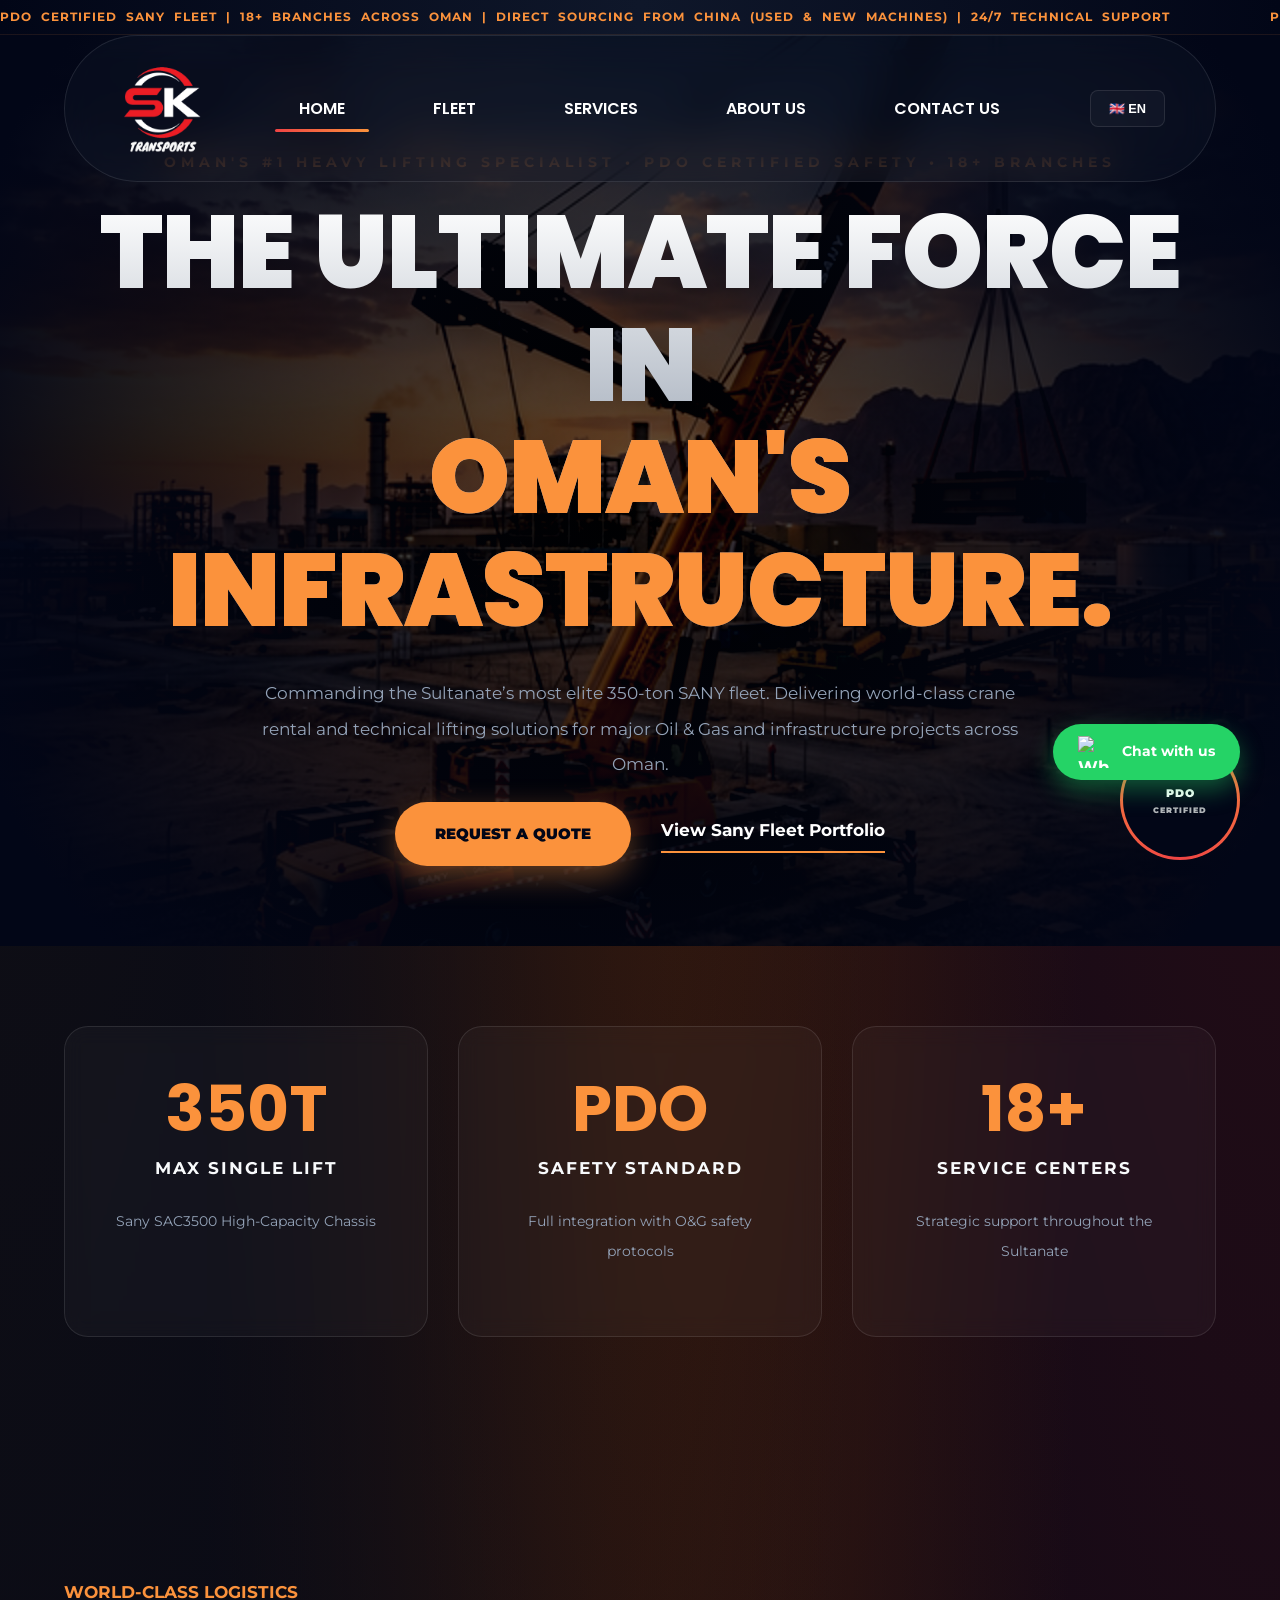
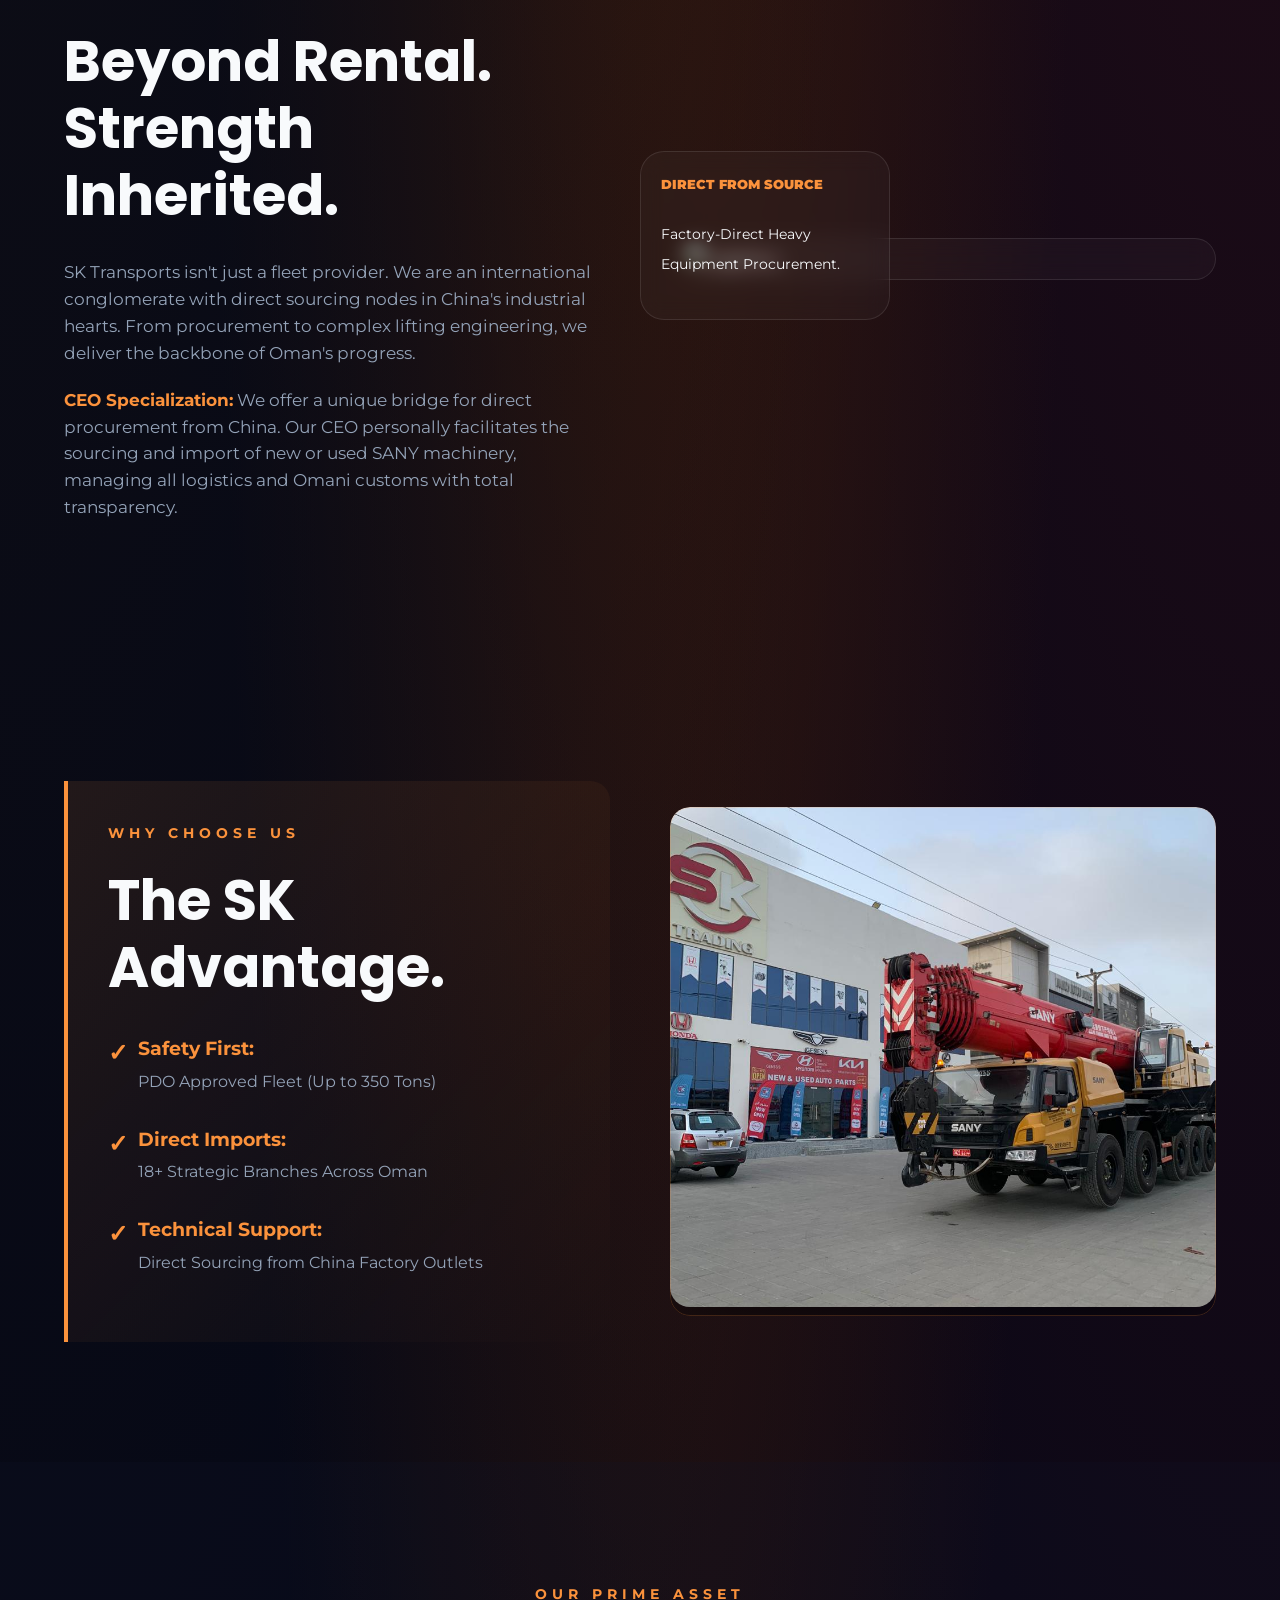
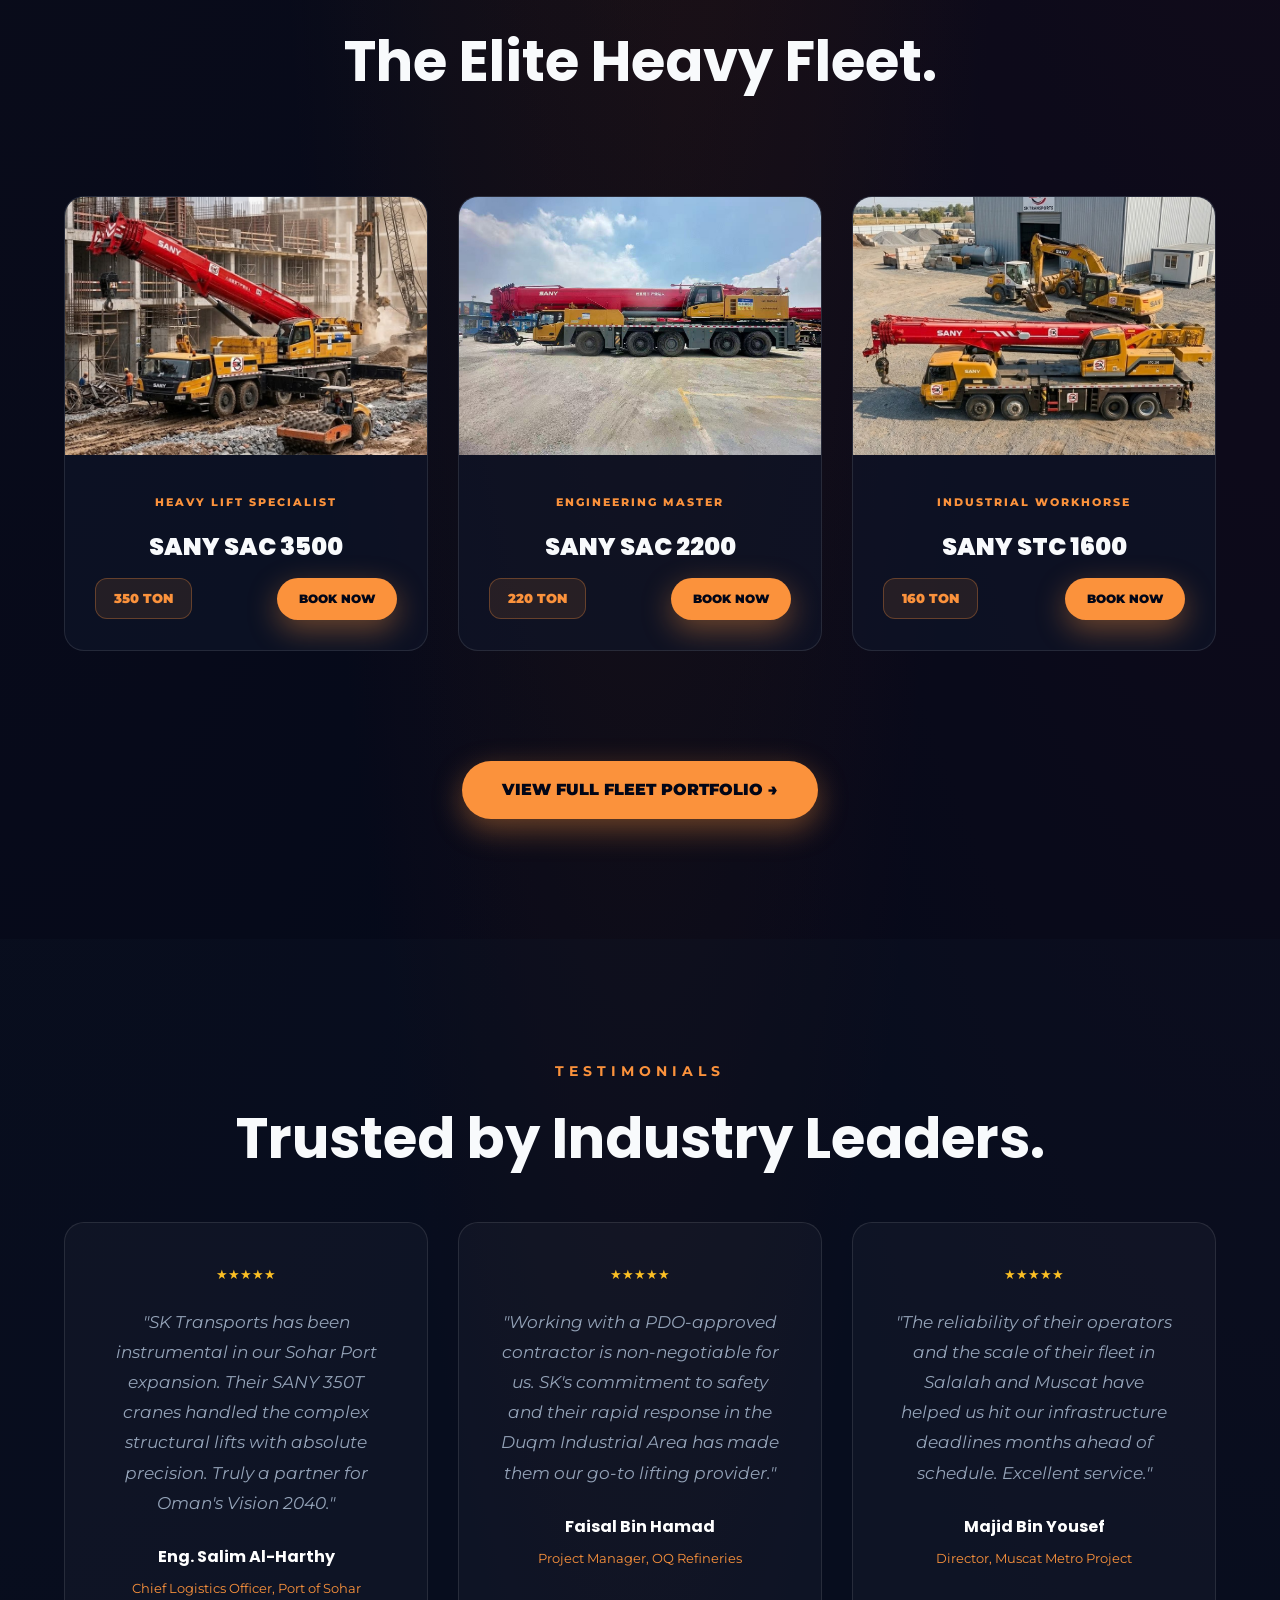
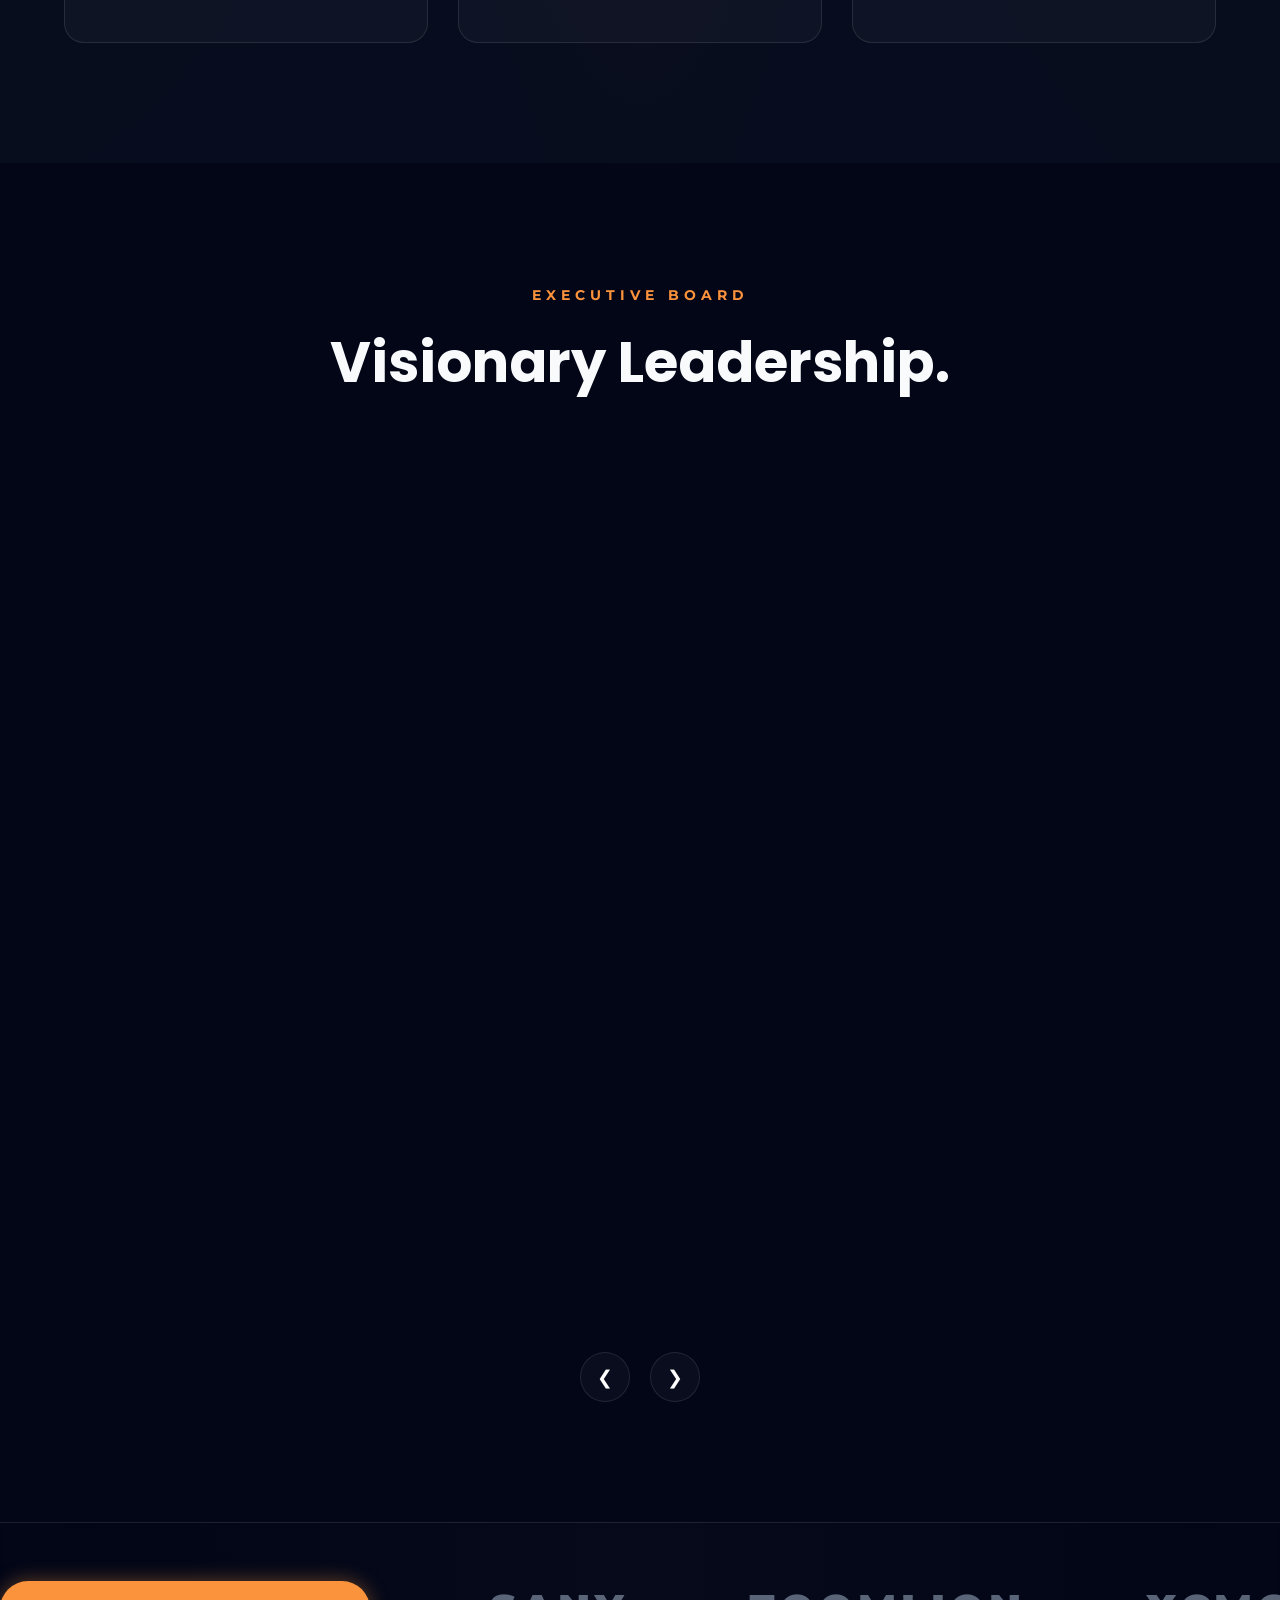
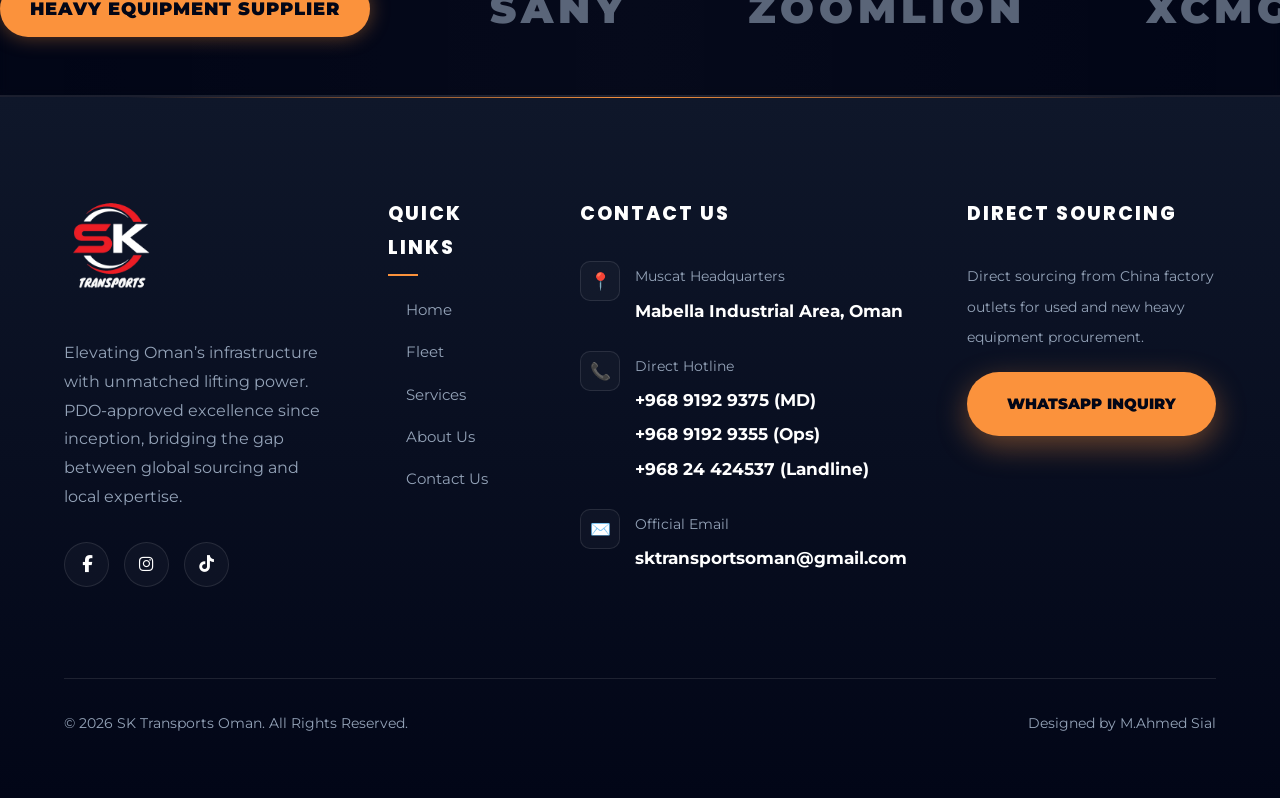
==== commit efe8848f: "Updated front page HTML content to match WordPress theme" ====
--- a/index.html
+++ b/index.html
@@ -60,18 +60,18 @@
         <div class="hero-content">
             <span class="hero-tagline" data-i18n="hero_tagline">PDO Approved • 18+ Branches • Oman</span>
             <h1 class="hero-title" id="hero-title" data-i18n="hero_title">
-                The Power to <span>Move Oman.</span>
+                THE ULTIMATE FORCE IN <span>OMAN'S INFRASTRUCTURE.</span>
             </h1>
             <p style="color: var(--text-dim); max-width: 800px; margin: 20px auto;" data-i18n="hero_desc">
-                Experience unmatched lifting excellence with our elite 350-ton SANY fleet. Engineering precision for the
-                Sultanate's most ambitious industrial landmarks.
+                Driving the Sultanate of Oman progress with high-performance SANY Mobile Truck Cranes. From large-scale
+                industrial lifts to complex urban developments, we provide the power, precision, and reliability your
+                projects demand.
             </p>
             <div class="hero-cta">
-                <a href="contact-us.html" class="btn-premium" data-i18n="btn_quote">Request a Quote</a>
-                <a href="fleet.html"
+                <a href="fleet.html" class="btn-premium" data-i18n="btn_quote">View SANY Inventory</a>
+                <a href="contact-us.html"
                     style="color: #fff; text-decoration: none; font-weight: 700; border-bottom: 2px solid var(--primary); padding-bottom: 5px;"
-                    data-i18n="btn_fleet">View
-                    Sany Fleet Portfolio</a>
+                    data-i18n="btn_fleet">Contact Our Experts</a>
             </div>
         </div>
     </section>
@@ -83,30 +83,24 @@
             <div class="glass-card" style="text-align: center;">
                 <h3 style="font-size: 4rem; color: var(--primary); line-height: 1;" data-i18n="stat_350_title">350T</h3>
                 <p style="text-transform: uppercase; font-weight: 700; letter-spacing: 2px; margin-top: 10px;"
-                    data-i18n="stat_350_desc">Max
-                    Single Lift</p>
-                <p style="color: var(--text-dim); margin-top: 15px; font-size: 0.9rem;" data-i18n="stat_350_sub">Sany
-                    SAC3500 High-Capacity
-                    Chassis</p>
+                    data-i18n="stat_350_desc">Lifting Capacity</p>
+                <p style="color: var(--text-dim); margin-top: 15px; font-size: 0.9rem;" data-i18n="stat_350_sub">One of
+                    the most powerful and versatile crane fleets in the Omani market.</p>
             </div>
             <div class="glass-card" style="text-align: center;">
                 <h3 style="font-size: 4rem; color: var(--primary); line-height: 1;" data-i18n="stat_pdo_title">PDO</h3>
                 <p style="text-transform: uppercase; font-weight: 700; letter-spacing: 2px; margin-top: 10px;"
-                    data-i18n="stat_pdo_desc">Safety
-                    Standard</p>
-                <p style="color: var(--text-dim); margin-top: 15px; font-size: 0.9rem;" data-i18n="stat_pdo_sub">Full
-                    integration with O&G safety
-                    protocols</p>
+                    data-i18n="stat_pdo_desc">Approved Standards</p>
+                <p style="color: var(--text-dim); margin-top: 15px; font-size: 0.9rem;" data-i18n="stat_pdo_sub">
+                    Machinery and operators fully compliant with Petroleum Development Oman (PDO) safety protocols.</p>
             </div>
             <div class="glass-card" style="text-align: center;">
                 <h3 style="font-size: 4rem; color: var(--primary); line-height: 1;" data-i18n="stat_branches_title">18+
                 </h3>
                 <p style="text-transform: uppercase; font-weight: 700; letter-spacing: 2px; margin-top: 10px;"
-                    data-i18n="stat_branches_desc">Service
-                    Centers</p>
-                <p style="color: var(--text-dim); margin-top: 15px; font-size: 0.9rem;" data-i18n="stat_branches_sub">
-                    Strategic support throughout the
-                    Sultanate</p>
+                    data-i18n="stat_branches_desc">Years of Expertise</p>
+                <p style="color: var(--text-dim); margin-top: 15px; font-size: 0.9rem;" data-i18n="stat_branches_sub">A
+                    trusted legacy of supporting Oman’s major infrastructure since our inception.</p>
             </div>
         </div>
     </section>
@@ -118,25 +112,18 @@
                 <span style="color: var(--primary); font-weight: 700;" data-i18n="section_logistics_tag">WORLD-CLASS
                     LOGISTICS</span>
                 <h2 style="font-size: 4rem; font-weight: 900; line-height: 1; margin: 20px 0;"
-                    data-i18n="section_logistics_title">Beyond
-                    Rental.<br><span>Strength Inherited.</span></h2>
-                <p style="color: var(--text-dim); margin-top: 30px;" data-i18n="section_logistics_desc">
-                    SK Transports isn't just a fleet provider. We are an international conglomerate with direct sourcing
-                    nodes in China's industrial hearts. From procurement to complex lifting engineering, we deliver the
-                    backbone of Oman's progress.
+                    data-i18n="section_logistics_title">Beyond Rental,<br><span>Strength Inherited.</span></h2>
+                <p style="color: var(--text-dim); margin-top: 30px; line-height: 1.6;"
+                    data-i18n="section_logistics_desc">
+                    Based in Muscat, Yahya bin Khlfan bin Mohammed Al Sayabi Modern Trading L.L.C. is a premier leader
+                    in heavy machinery solutions. We specialize in the sale and rental of SANY Mobile Truck Cranes,
+                    ensuring every project from Sohar to Salalah is backed by world-class engineering.
                 </p>
-                <div class="hub-grid">
-                    <div class="glass-card" style="padding: 20px; flex: 1;">
-                        <h4 style="color: var(--primary);" data-i18n="hub_china">China Hub</h4>
-                        <p style="font-size: 0.8rem; color: var(--text-dim);" data-i18n="hub_china_desc">Direct Sourcing
-                            (Used & New Machines)</p>
-                    </div>
-                    <div class="glass-card" style="padding: 20px; flex: 1;">
-                        <h4 style="color: var(--primary);" data-i18n="hub_oman">Oman HQ</h4>
-                        <p style="font-size: 0.8rem; color: var(--text-dim);" data-i18n="hub_oman_desc">Execution
-                            excellence in Mabella</p>
-                    </div>
-                </div>
+                <p style="color: var(--text-dim); margin-top: 15px; line-height: 1.6;" data-i18n="ceo_specialization">
+                    <strong style="color: var(--primary);">CEO Specialization:</strong> We offer a unique bridge for
+                    direct procurement from China. Our CEO personally facilitates the sourcing and import of new or used
+                    SANY machinery, managing all logistics and Omani customs with total transparency.
+                </p>
             </div>
             <div style="flex: 1; position: relative;">
                 <div class="glass-card" style="padding: 5px; transform: rotate(2deg);">
@@ -167,30 +154,28 @@
             <div style="flex: 1; min-width: 300px;">
                 <div class="advantage-box">
                     <span class="hero-tagline" data-i18n="why_tag">Why Choose Us</span>
-                    <h2 style="font-size: 3rem; margin: 20px 0;" data-i18n="why_title">The SK Advantage.</h2>
-                    <p style="color: var(--text-dim); margin-bottom: 30px; line-height: 1.6;" data-i18n="why_desc">
-                        SK Transports operates as a proud sub-branch under our parent companies, Yahya Bin Khalfan Bin
-                        Mohammed Al Sayabi Modern Trading LLC and Sial Kingdom Trading LLC. Together, we specialize in
-                        Hyundai and Kia spare parts, bridging the gap between direct global equipment sourcing and
-                        technical
-                        excellence across Oman's 18+ branches.
-                    </p>
-                    <ul style="list-style: none; color: #fff; font-weight: 700;">
-                        <li style="margin-bottom: 15px; display: flex; align-items: start; gap: 10px;">
-                            <span style="color: var(--primary);">✓</span>
-                            <span data-i18n="check_1">PDO Approved Fleet (Up to 350 Tons)</span>
+                    <h2 style="font-size: 3rem; margin: 20px 0;" data-i18n="why_title">The YKS Advantage.</h2>
+                    <ul style="list-style: none; color: #fff; font-weight: 700; margin-top: 30px;">
+                        <li style="margin-bottom: 25px; display: flex; align-items: start; gap: 10px;">
+                            <span style="color: var(--primary); font-size: 1.5rem;">✓</span>
+                            <span><strong style="color: var(--primary); font-size: 1.2rem;">Safety
+                                    First:</strong><br><span data-i18n="check_1"
+                                    style="color: var(--text-dim); font-weight: 400; font-size: 1rem;">PDO-approved
+                                    fleet ensuring the highest operational standards in Oman.</span></span>
                         </li>
-                        <li style="margin-bottom: 15px; display: flex; align-items: start; gap: 10px;">
-                            <span style="color: var(--primary);">✓</span>
-                            <span data-i18n="check_2">18+ Strategic Branches Across Oman</span>
+                        <li style="margin-bottom: 25px; display: flex; align-items: start; gap: 10px;">
+                            <span style="color: var(--primary); font-size: 1.5rem;">✓</span>
+                            <span><strong style="color: var(--primary); font-size: 1.2rem;">Direct
+                                    Imports:</strong><br><span data-i18n="check_2"
+                                    style="color: var(--text-dim); font-weight: 400; font-size: 1rem;">Expert
+                                    facilitation of direct-from-China SANY machinery sales.</span></span>
                         </li>
-                        <li style="margin-bottom: 15px; display: flex; align-items: start; gap: 10px;">
-                            <span style="color: var(--primary);">✓</span>
-                            <span data-i18n="check_3">Direct Sourcing from China Factory Outlets</span>
-                        </li>
-                        <li style="margin-bottom: 15px; display: flex; align-items: start; gap: 10px;">
-                            <span style="color: var(--primary);">✓</span>
-                            <span data-i18n="check_4">24/7 Rapid Deployment Taskforce</span>
+                        <li style="margin-bottom: 25px; display: flex; align-items: start; gap: 10px;">
+                            <span style="color: var(--primary); font-size: 1.5rem;">✓</span>
+                            <span><strong style="color: var(--primary); font-size: 1.2rem;">Technical
+                                    Support:</strong><br><span data-i18n="check_3"
+                                    style="color: var(--text-dim); font-weight: 400; font-size: 1rem;">24/7 assistance
+                                    and maintenance to ensure zero project downtime.</span></span>
                         </li>
                     </ul>
                 </div>
@@ -348,9 +333,9 @@
                             <h3 style="font-size: 1.8rem; margin-bottom: 5px;" data-i18n="ceo_name">Muhammad Amjad</h3>
                             <p style="color: var(--primary); font-weight: 800; text-transform: uppercase; letter-spacing: 2px; font-size: 0.8rem; margin-bottom: 20px;"
                                 data-i18n="ceo_role">Chief Executive Officer</p>
-                            <p style="color: var(--text-dim); font-size: 0.95rem;" data-i18n="ceo_desc">The strategic
-                                mastermind behind global sourcing and expansion across 18+ branches in the Sultanate.
-                            </p>
+                            <p style="color: var(--text-dim); font-size: 0.95rem; line-height: 1.6;"
+                                data-i18n="ceo_desc">Architect of the strategic vision driving our growth in the Omani
+                                heavy machinery sector.</p>
                         </div>
                     </div>
 
@@ -370,10 +355,9 @@
                                 Sial</h3>
                             <p style="color: #fff; font-weight: 800; text-transform: uppercase; letter-spacing: 2px; font-size: 0.8rem; margin-bottom: 20px;"
                                 data-i18n="chairman_role">Chairman</p>
-                            <p style="color: var(--text-dim); font-size: 0.95rem;" data-i18n="chairman_desc">Providing
-                                the
-                                foundational vision and governance that drives the high standards of the SK Transports
-                                group.</p>
+                            <p style="color: var(--text-dim); font-size: 0.95rem; line-height: 1.6;"
+                                data-i18n="chairman_desc">Guardian of our ethical standards and legacy of trust across
+                                the Sultanate.</p>
                         </div>
                     </div>
 
@@ -392,9 +376,9 @@
                             </h3>
                             <p style="color: var(--secondary); font-weight: 800; text-transform: uppercase; letter-spacing: 2px; font-size: 0.8rem; margin-bottom: 20px;"
                                 data-i18n="md_role">Managing Director</p>
-                            <p style="color: var(--text-dim); font-size: 0.95rem;" data-i18n="md_desc">A pioneer in the
-                                heavy machinery sector, driving the technical growth and operational excellence of the
-                                group.</p>
+                            <p style="color: var(--text-dim); font-size: 0.95rem; line-height: 1.6;"
+                                data-i18n="md_desc">Specialist in global procurement, connecting China’s manufacturing
+                                power with Oman's infrastructure needs.</p>
                         </div>
                     </div>
 
@@ -413,8 +397,9 @@
                             </h3>
                             <p style="color: var(--primary); font-weight: 800; text-transform: uppercase; letter-spacing: 2px; font-size: 0.8rem; margin-bottom: 20px;"
                                 data-i18n="md2_role">Managing Director</p>
-                            <p style="color: var(--text-dim); font-size: 0.95rem;" data-i18n="md2_desc">Spearheading
-                                strategic partnerships and industrial innovations across our Oman and China nodes.</p>
+                            <p style="color: var(--text-dim); font-size: 0.95rem; line-height: 1.6;"
+                                data-i18n="md2_desc">Leading operational excellence and fleet reliability for every
+                                client project.</p>
                         </div>
                     </div>
                 </div>
--- a/styles/main.css
+++ b/styles/main.css
@@ -1,4 +1,4 @@
-@import url('https://fonts.googleapis.com/css2?family=Montserrat:wght@400;600;700&family=Outfit:wght@300;400;700;900&family=Cairo:wght@400;700;900&display=swap');
+@import url('https://fonts.googleapis.com/css2?family=Montserrat:wght@400;500;600;700;800;900&family=Poppins:wght@300;400;500;600;700;800;900&family=Cairo:wght@400;700;900&display=swap');
 
 :root {
     /* Ultra Premium Palette */
@@ -18,7 +18,8 @@
     --text-main: #f8fafc;
     --text-dim: #94a3b8;
 
-    --font-main: 'Outfit', sans-serif;
+    --font-heading: 'Poppins', sans-serif;
+    --font-main: 'Montserrat', sans-serif;
     --font-ar: 'Cairo', sans-serif;
 }
 
@@ -110,10 +111,32 @@
     box-sizing: border-box;
 }
 
+h1,
+h2,
+h3,
+h4,
+h5,
+h6 {
+    font-family: var(--font-heading);
+}
+
+h1 {
+    font-size: clamp(3.5rem, 8vw, 6.5rem) !important;
+    font-weight: 900 !important;
+    line-height: 1.1 !important;
+}
+
+h2 {
+    font-size: clamp(2rem, 5vw, 3.5rem) !important;
+    font-weight: 700 !important;
+    line-height: 1.2 !important;
+}
+
 body {
     background-color: var(--bg-black);
     color: var(--text-main);
     font-family: var(--font-main);
+    font-size: 1.05rem;
     overflow-x: hidden;
     line-height: 1.8;
     /* Increased from 1.5/1.6 */
@@ -244,6 +267,7 @@
 .hero-cta {
     display: flex;
     align-items: center;
+    justify-content: center;
     gap: 30px;
 }
 
@@ -455,7 +479,7 @@
 }
 
 .hero-title {
-    font-size: clamp(3rem, 8vw, 6rem);
+    font-size: clamp(3.5rem, 8vw, 6.5rem);
     font-weight: 900;
     line-height: 1.15;
     letter-spacing: -1px;
@@ -482,7 +506,7 @@
     transform: translateX(-50%);
     width: 90%;
     max-width: 1400px;
-    padding: 20px 40px;
+    padding: 25px 50px;
     border-radius: 100px;
     background: rgba(15, 23, 42, 0.4);
     backdrop-filter: blur(20px);
@@ -532,14 +556,14 @@
 .nav-links a {
     text-decoration: none;
     color: #fff;
-    font-family: 'Montserrat', sans-serif;
+    font-family: var(--font-heading);
     font-weight: 600;
     /* SemiBold */
     font-size: 16px;
     text-transform: uppercase;
     transition: all 0.3s;
     position: relative;
-    padding: 10px 15px;
+    padding: 12px 24px;
     /* Added matching padding */
 }
 
@@ -574,7 +598,7 @@
 
 /* --- Cards & Grids --- */
 .section {
-    padding: 100px 5%;
+    padding: 120px 5%;
     position: relative;
     z-index: 1;
 }
@@ -1171,8 +1195,8 @@
     }
 
     .hero-title {
-        font-size: clamp(1.8rem, 9vw, 2.5rem) !important;
-        line-height: 1.2 !important;
+        font-size: clamp(2.5rem, 10vw, 3.5rem) !important;
+        line-height: 1.1 !important;
         margin-bottom: 20px !important;
         text-align: center;
     }
@@ -1355,6 +1379,10 @@
     header.section,
     .section:first-of-type {
         padding-top: 120px !important;
+    }
+
+    .section {
+        padding: 80px 5%;
     }
 
     #hoist-cable {
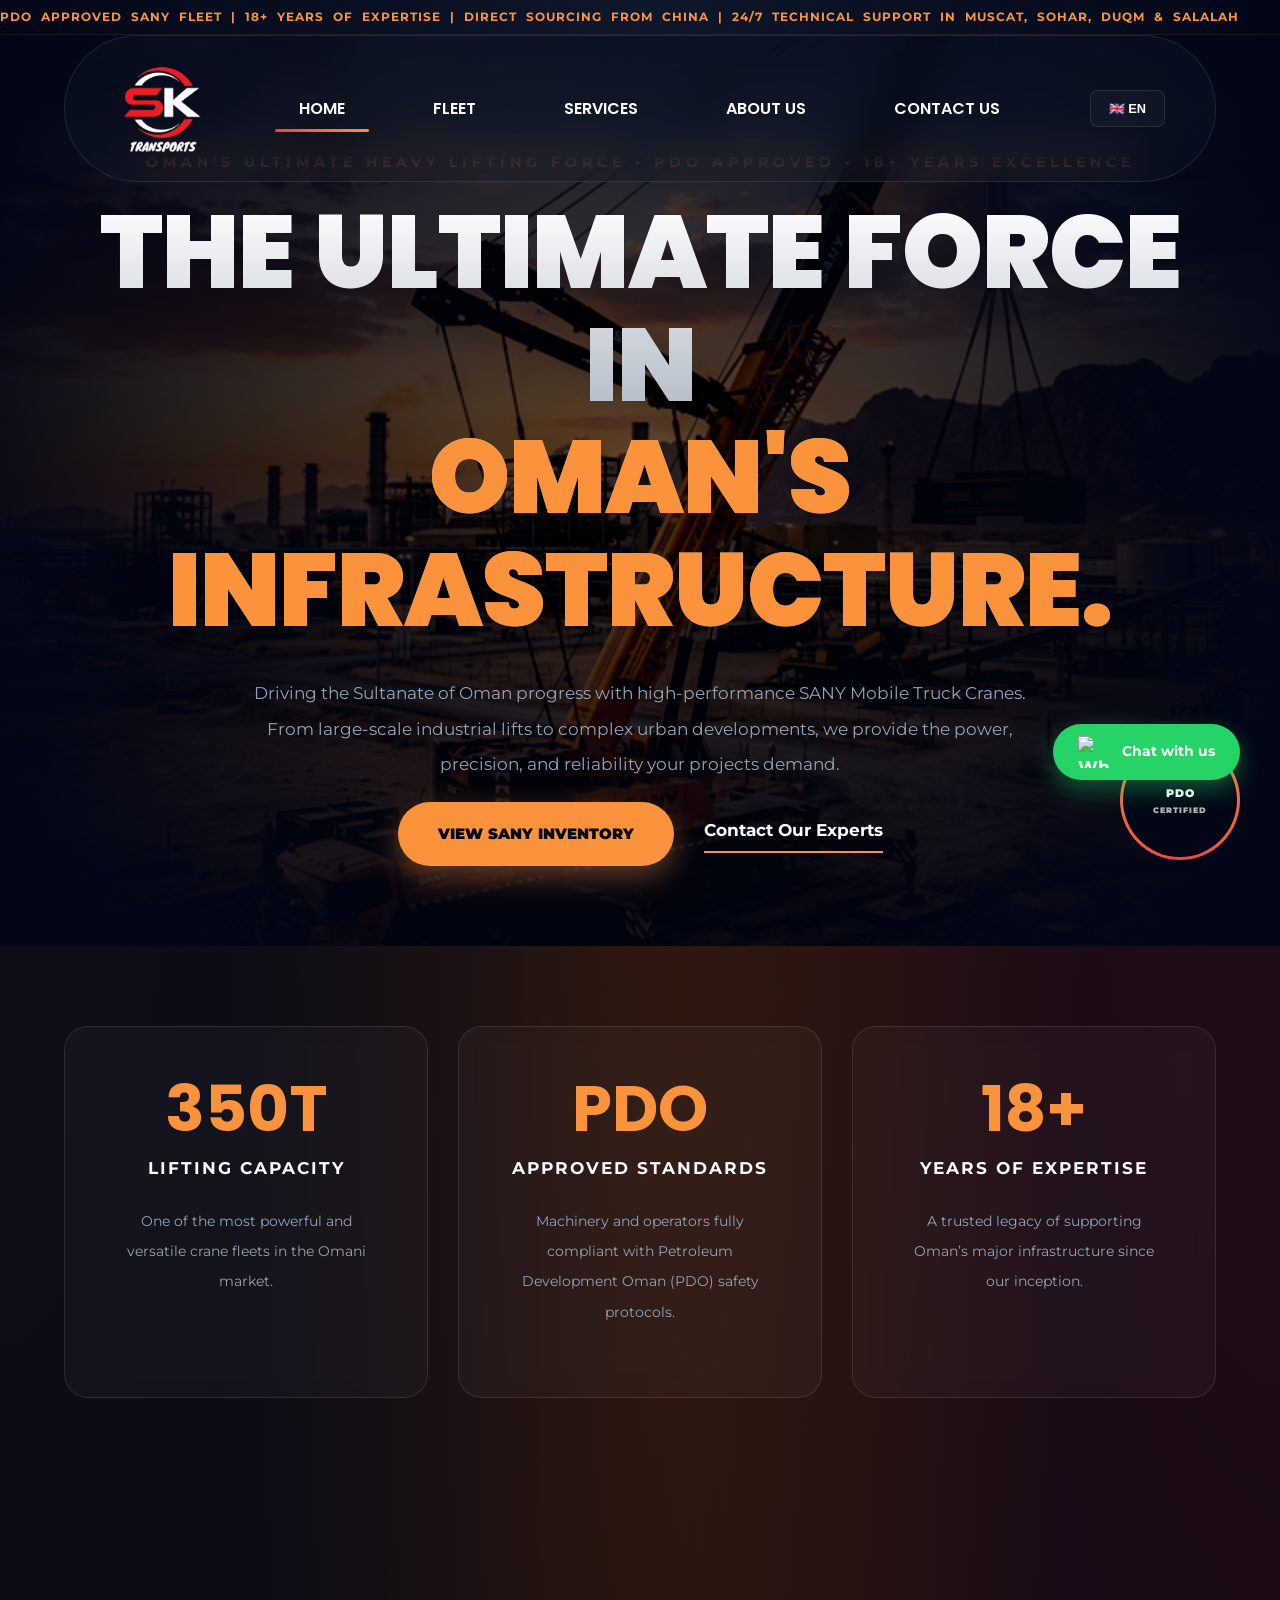
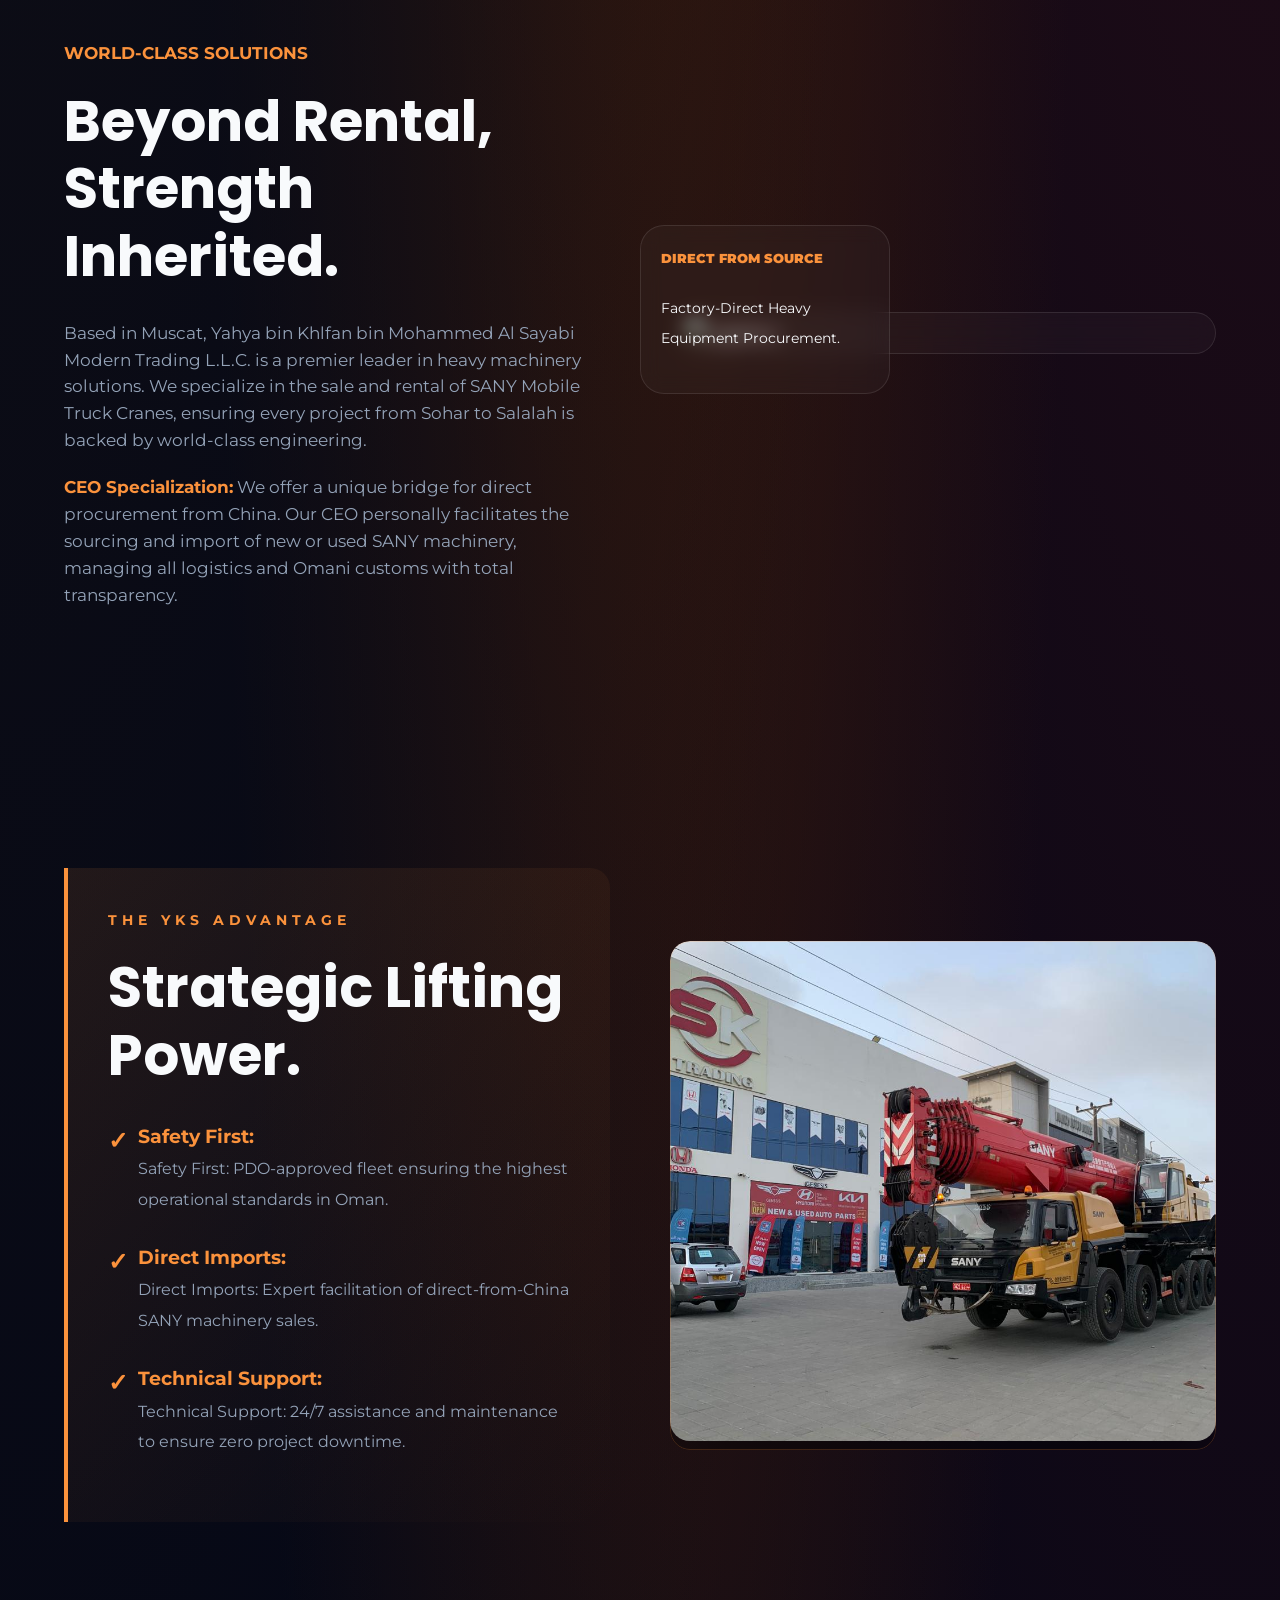
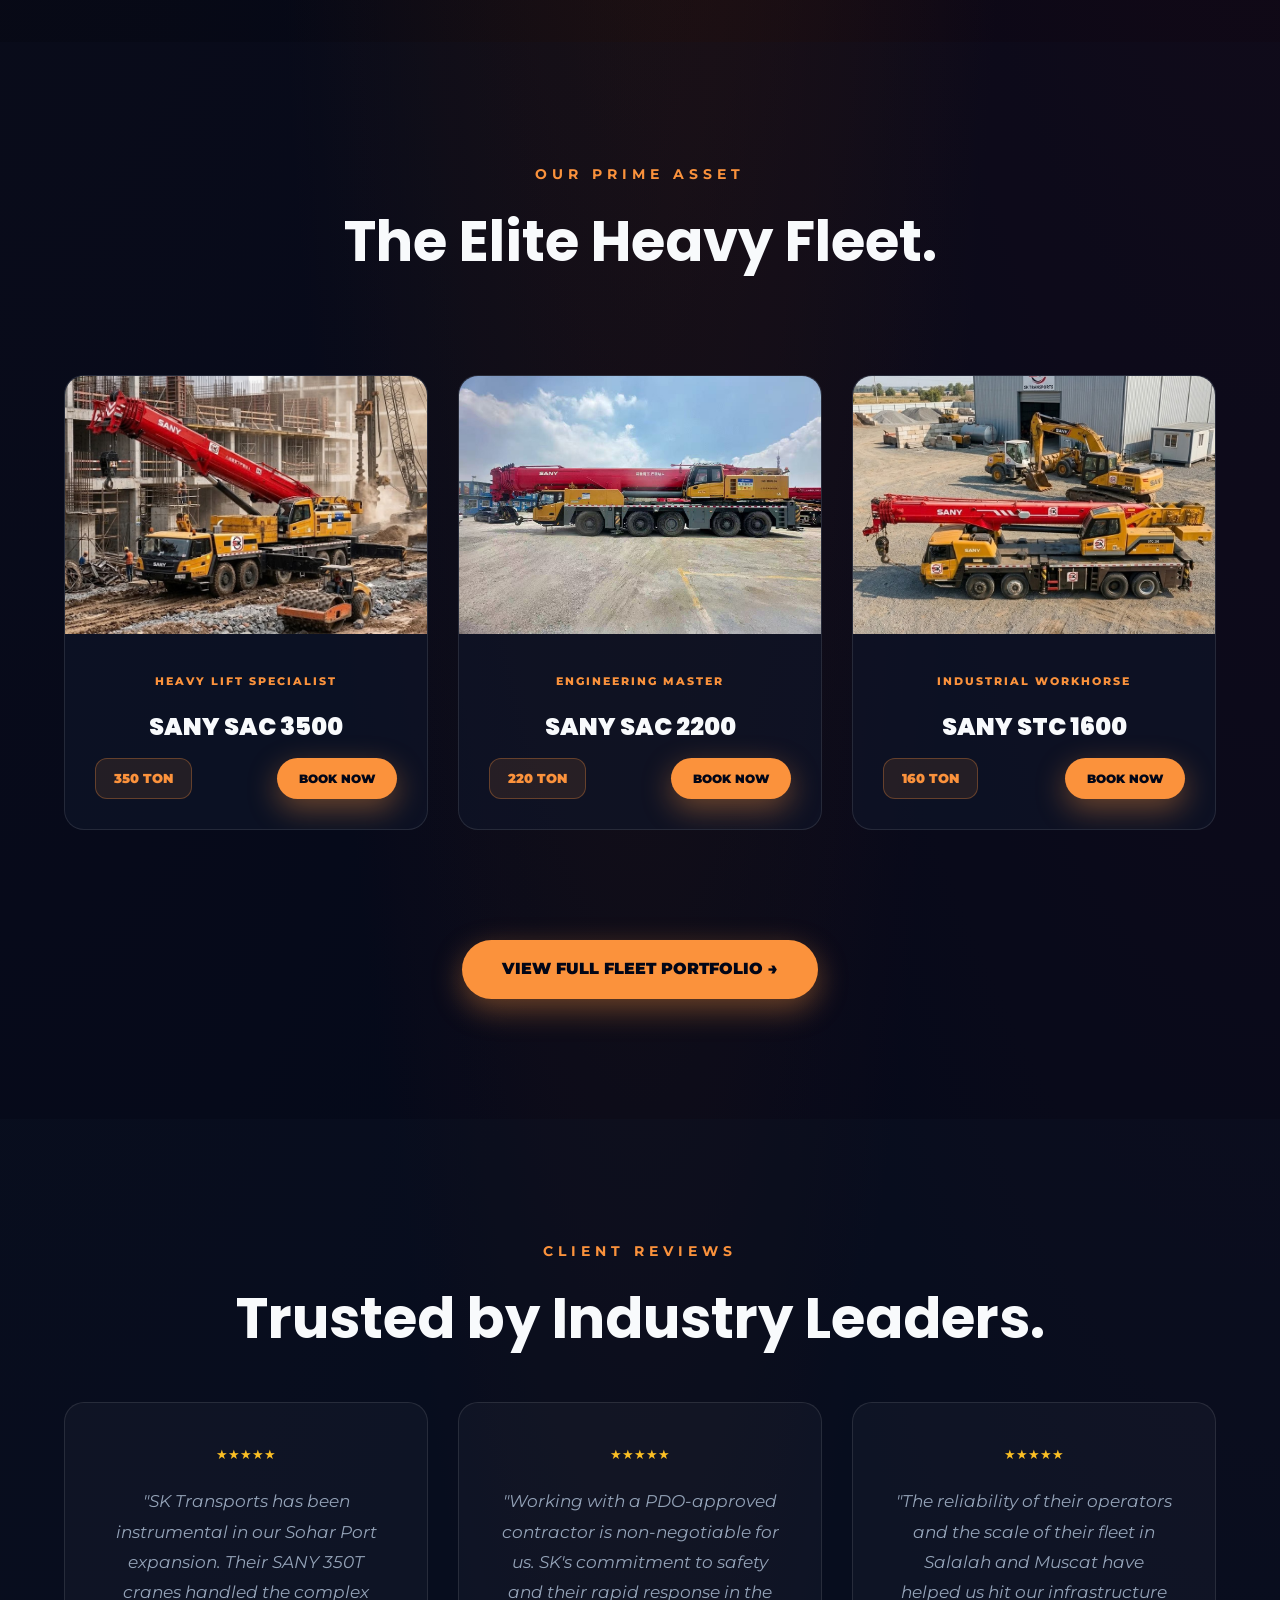
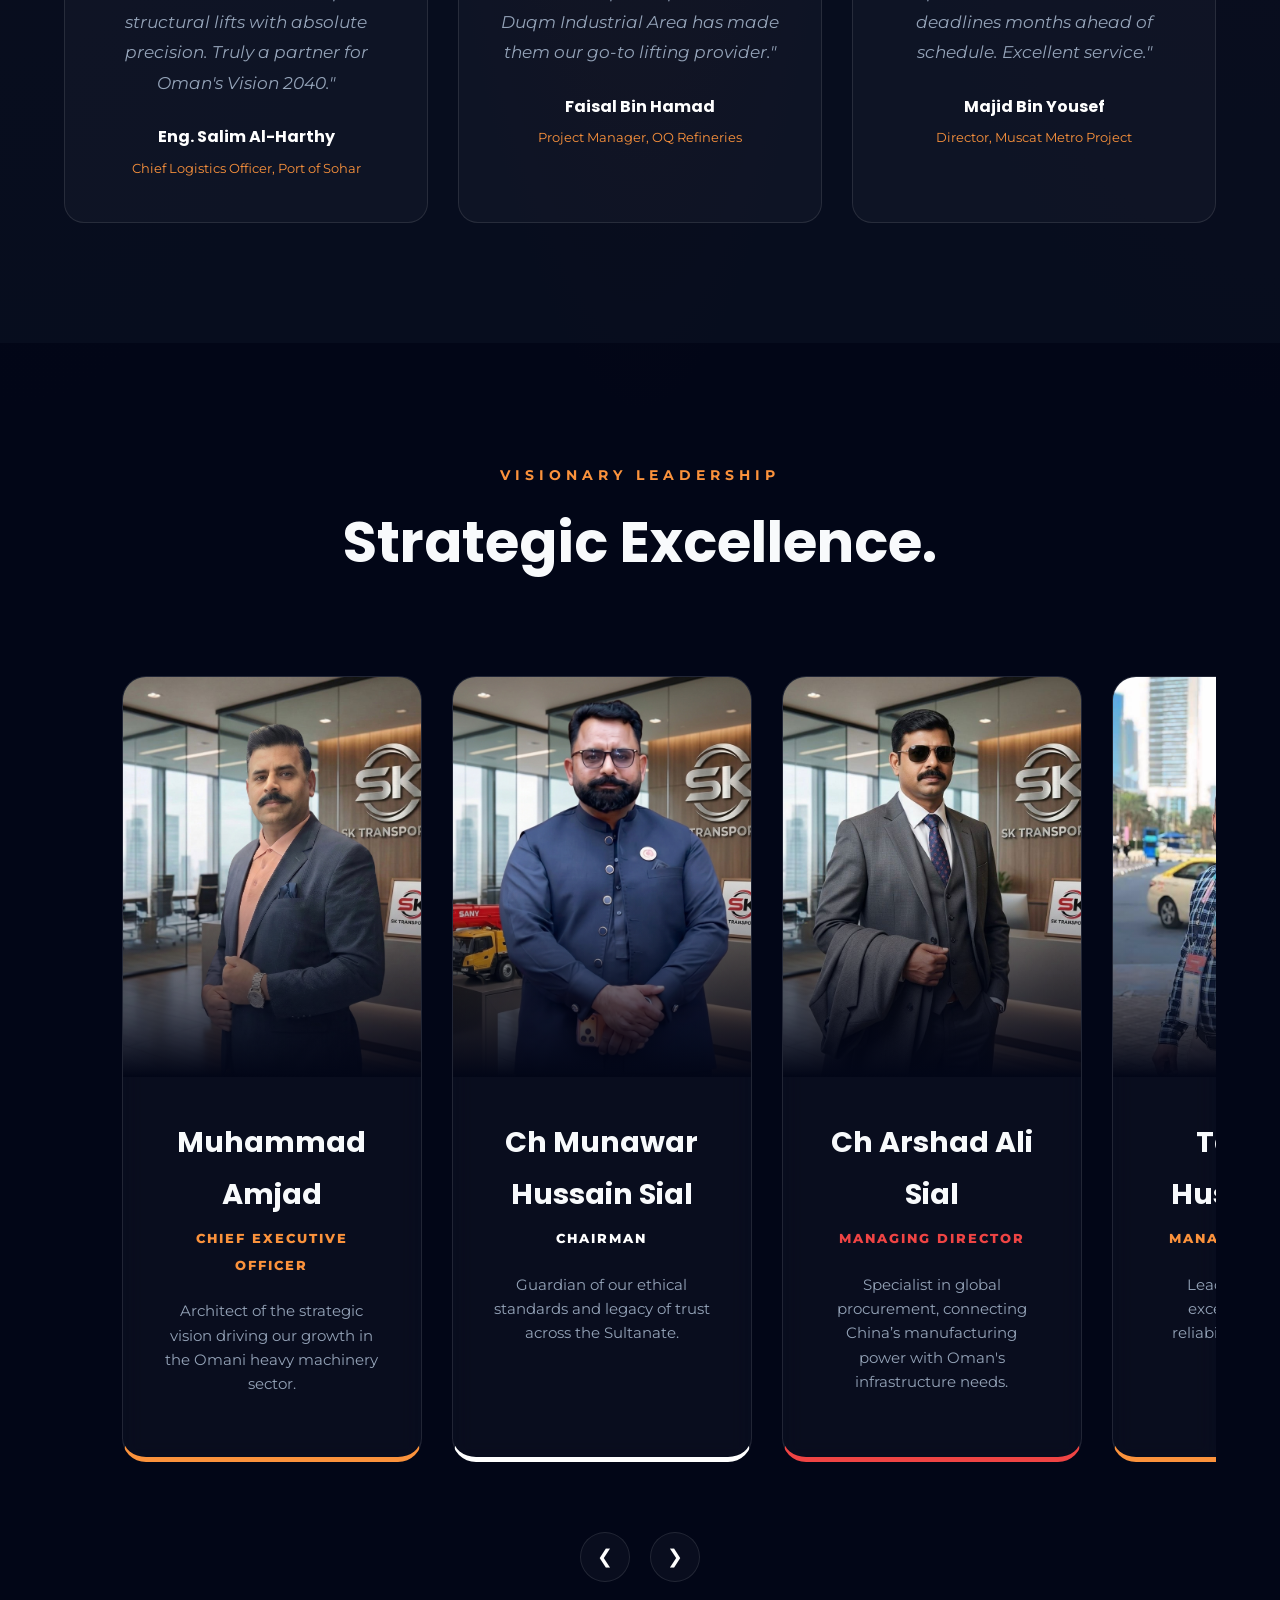
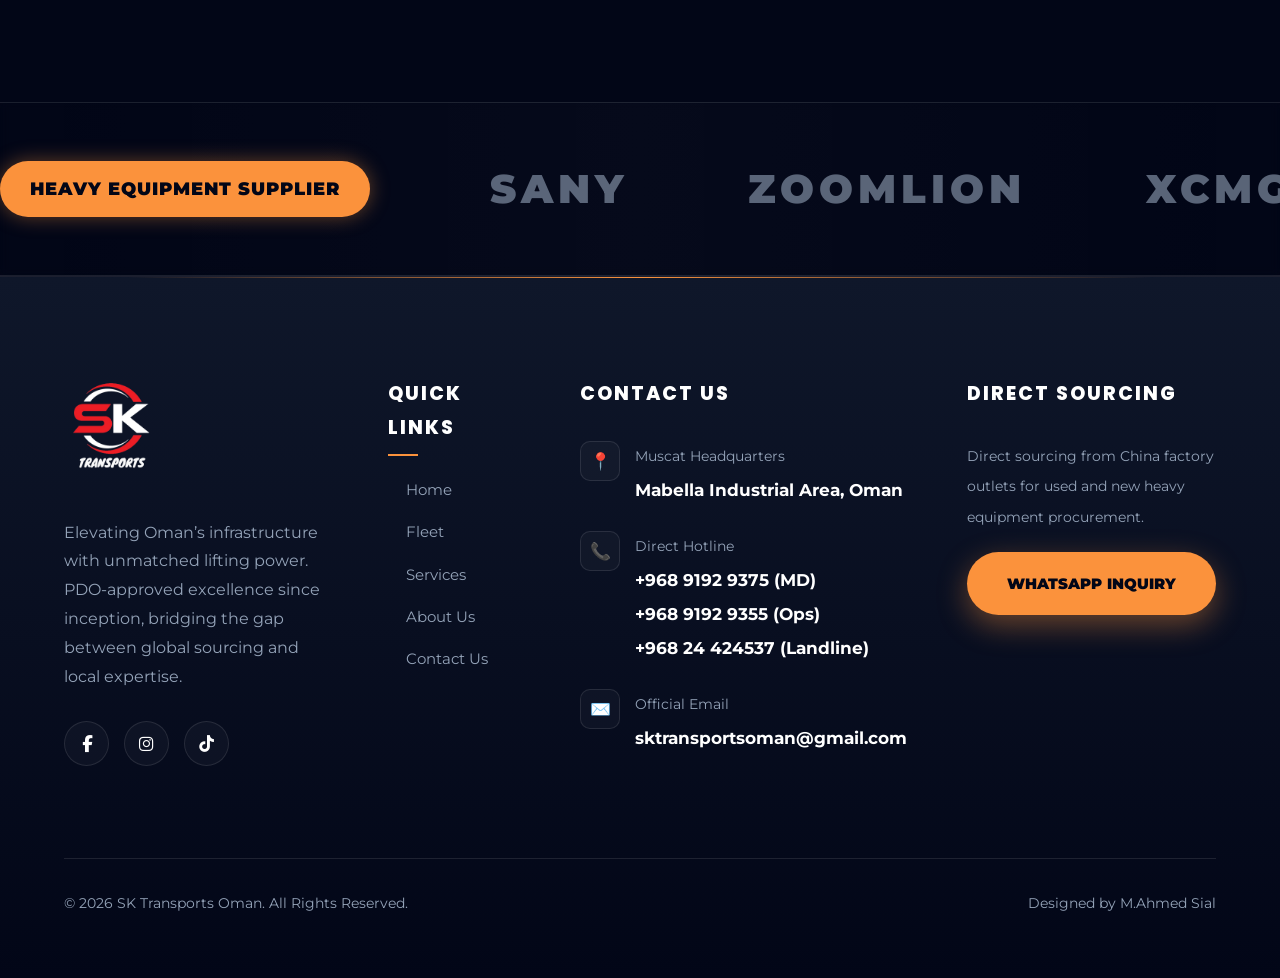
==== commit 9b55a153: "chore: Update website content with SEO-optimized, human-toned text for Oman market" ====
--- a/index.html
+++ b/index.html
@@ -18,10 +18,10 @@
     <!-- Top Ticker Bar -->
     <div class="top-ticker">
         <div class="ticker-content">
-            <div class="ticker-item" data-i18n="ticker_text">PDO Certified Sany Fleet | 18+ Branches Across Oman |
-                Direct Sourcing from China (Used & New Machines) | 24/7 Technical Support</div>
-            <div class="ticker-item" data-i18n="ticker_text">PDO Certified Sany Fleet | 18+ Branches Across Oman |
-                Direct Sourcing from China (Used & New Machines) | 24/7 Technical Support</div>
+            <div class="ticker-item" data-i18n="ticker_text">PDO Approved SANY Fleet | 18+ Years of Expertise | Direct
+                Sourcing from China | 24/7 Technical Support in Muscat, Sohar, Duqm & Salalah</div>
+            <div class="ticker-item" data-i18n="ticker_text">PDO Approved SANY Fleet | 18+ Years of Expertise | Direct
+                Sourcing from China | 24/7 Technical Support in Muscat, Sohar, Duqm & Salalah</div>
         </div>
     </div>
 
@@ -58,7 +58,8 @@
         </div>
         <div class="hero-overlay"></div>
         <div class="hero-content">
-            <span class="hero-tagline" data-i18n="hero_tagline">PDO Approved • 18+ Branches • Oman</span>
+            <span class="hero-tagline" data-i18n="hero_tagline">Oman's Ultimate Heavy Lifting Force • PDO Approved • 18+
+                Years Excellence</span>
             <h1 class="hero-title" id="hero-title" data-i18n="hero_title">
                 THE ULTIMATE FORCE IN <span>OMAN'S INFRASTRUCTURE.</span>
             </h1>
@@ -110,7 +111,7 @@
         <div class="container logistics-hub-inner">
             <div style="flex: 1;">
                 <span style="color: var(--primary); font-weight: 700;" data-i18n="section_logistics_tag">WORLD-CLASS
-                    LOGISTICS</span>
+                    SOLUTIONS</span>
                 <h2 style="font-size: 4rem; font-weight: 900; line-height: 1; margin: 20px 0;"
                     data-i18n="section_logistics_title">Beyond Rental,<br><span>Strength Inherited.</span></h2>
                 <p style="color: var(--text-dim); margin-top: 30px; line-height: 1.6;"
@@ -153,8 +154,8 @@
         <div class="container advantage-inner">
             <div style="flex: 1; min-width: 300px;">
                 <div class="advantage-box">
-                    <span class="hero-tagline" data-i18n="why_tag">Why Choose Us</span>
-                    <h2 style="font-size: 3rem; margin: 20px 0;" data-i18n="why_title">The YKS Advantage.</h2>
+                    <span class="hero-tagline" data-i18n="why_tag">The YKS Advantage</span>
+                    <h2 style="font-size: 3rem; margin: 20px 0;" data-i18n="why_title">Strategic Lifting Power.</h2>
                     <ul style="list-style: none; color: #fff; font-weight: 700; margin-top: 30px;">
                         <li style="margin-bottom: 25px; display: flex; align-items: start; gap: 10px;">
                             <span style="color: var(--primary); font-size: 1.5rem;">✓</span>
@@ -258,7 +259,7 @@
     <!-- Client Reviews Section -->
     <section class="section" style="background: rgba(15, 23, 42, 0.4);">
         <div class="container" style="max-width: 1400px; margin: 0 auto; text-align: center;">
-            <span class="hero-tagline" data-i18n="testimonials_tag">Testimonials</span>
+            <span class="hero-tagline" data-i18n="testimonials_tag">Client Reviews</span>
             <h2 style="font-size: 3.5rem; margin-bottom: 50px;" data-i18n="testimonials_title">Trusted by <span>Industry
                     Leaders.</span></h2>
 
@@ -312,9 +313,9 @@
     <!-- Leadership Section on Home Page -->
     <section class="section">
         <div class="container" style="max-width: 1400px; margin: 0 auto; text-align: center;">
-            <span class="hero-tagline" data-i18n="leadership_tag">Executive Board</span>
-            <h2 style="font-size: 3.5rem; font-weight: 900; margin-bottom: 60px;" data-i18n="leadership_title">Visionary
-                <span>Leadership.</span>
+            <span class="hero-tagline" data-i18n="leadership_tag">Visionary Leadership</span>
+            <h2 style="font-size: 3.5rem; font-weight: 900; margin-bottom: 60px;" data-i18n="leadership_title">Strategic
+                <span>Excellence.</span>
             </h2>
 
             <div class="slider-container">
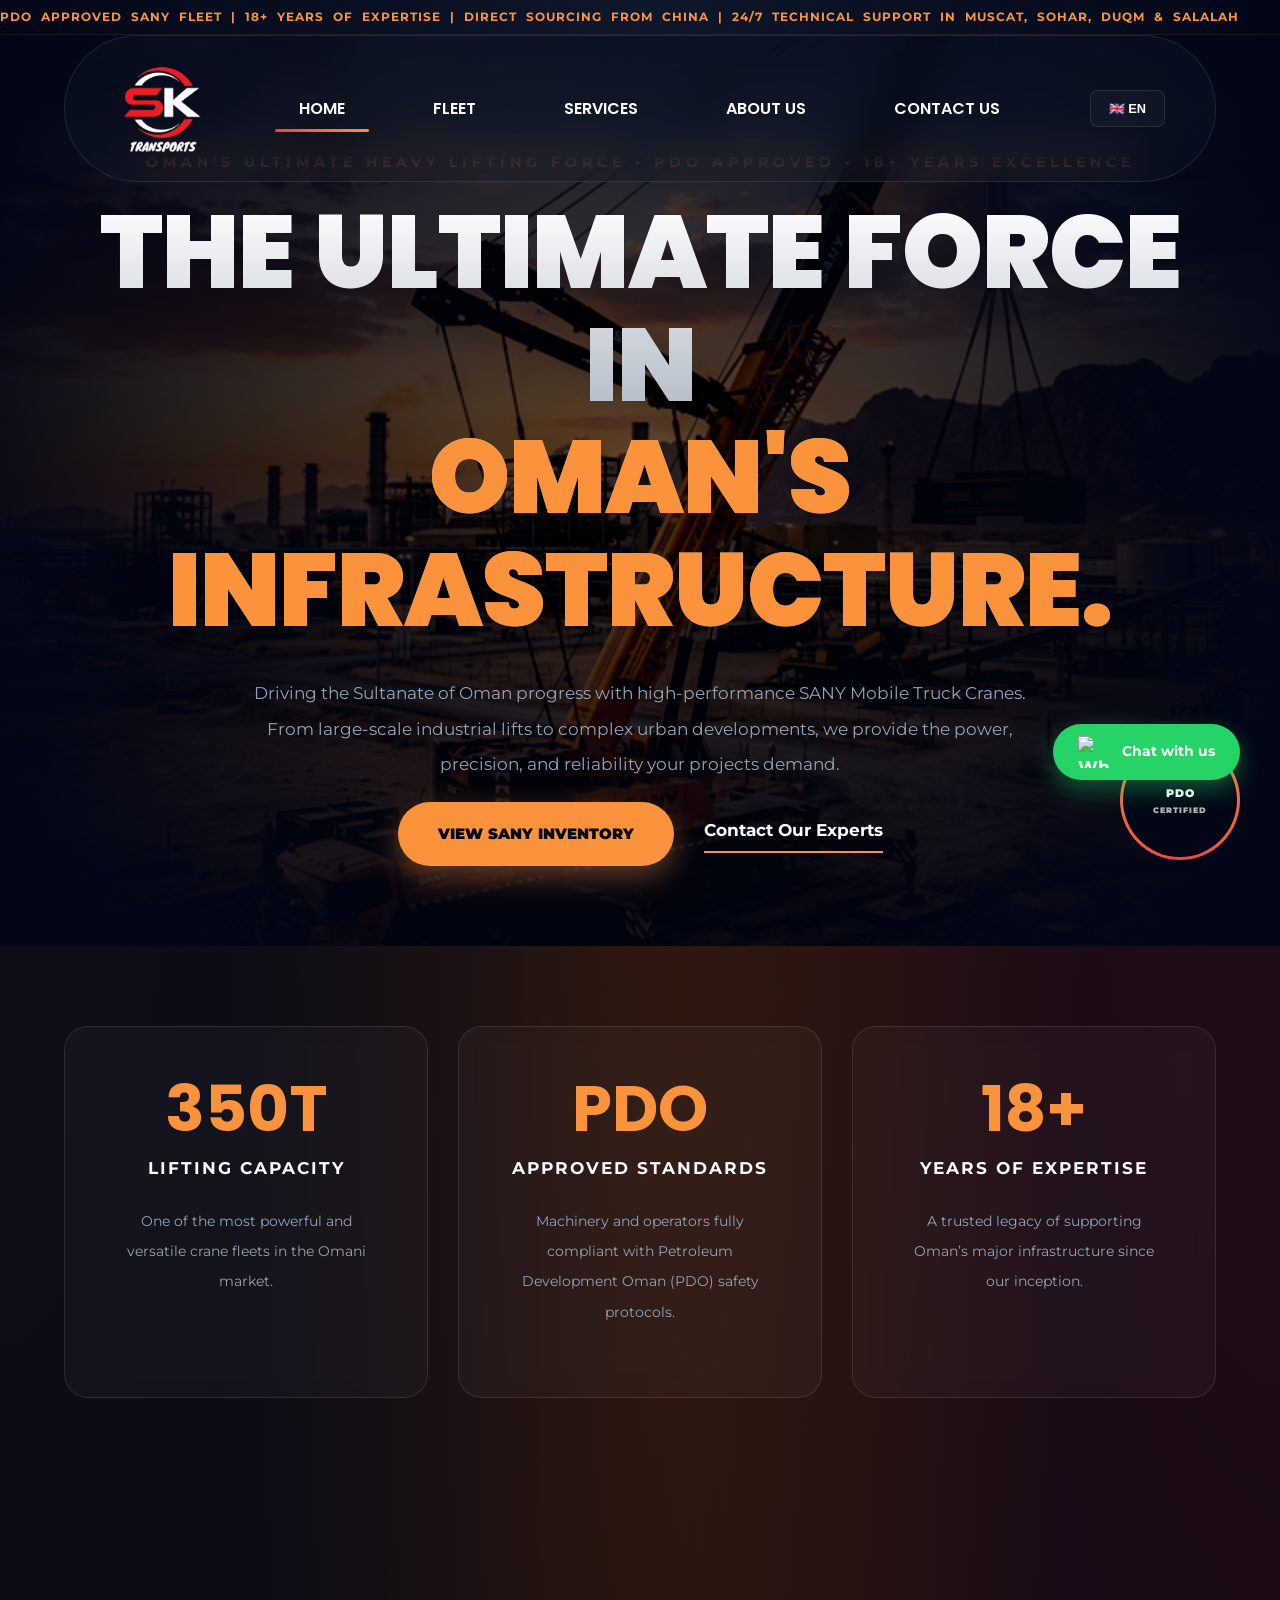
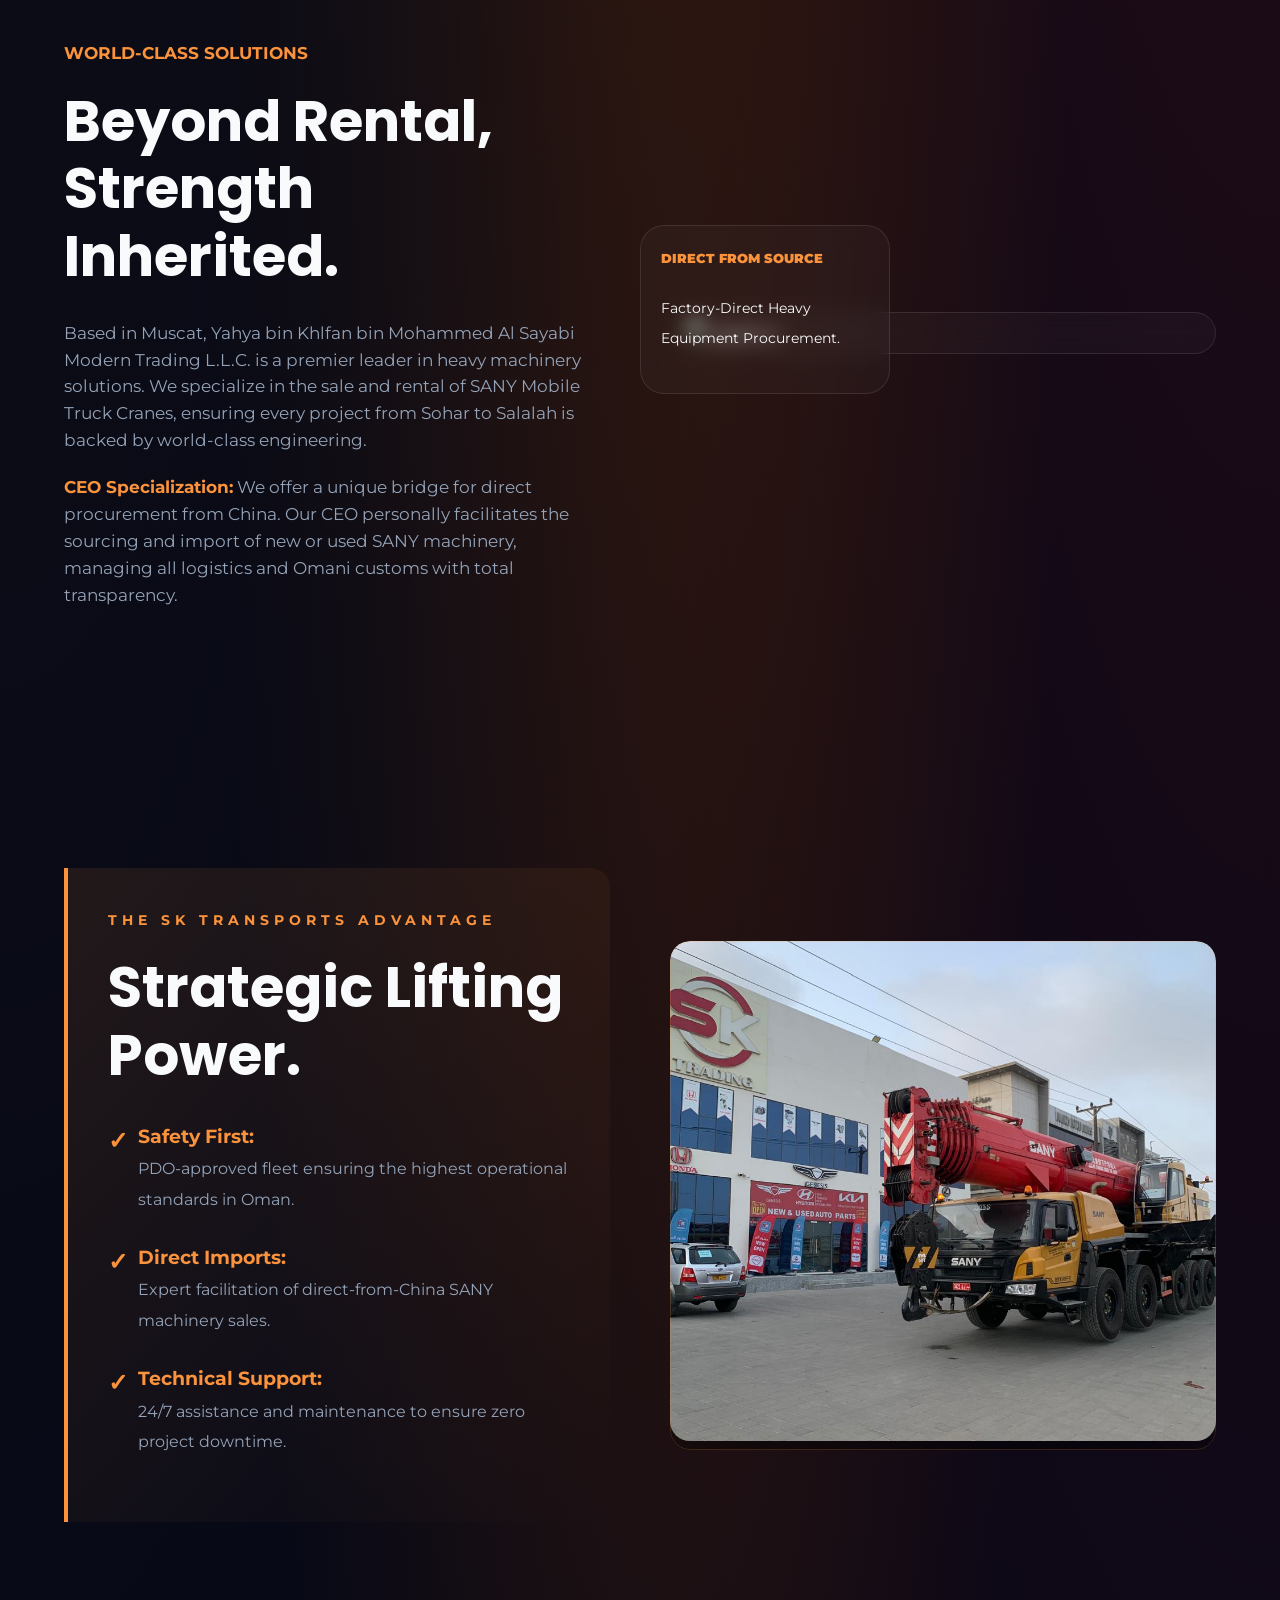
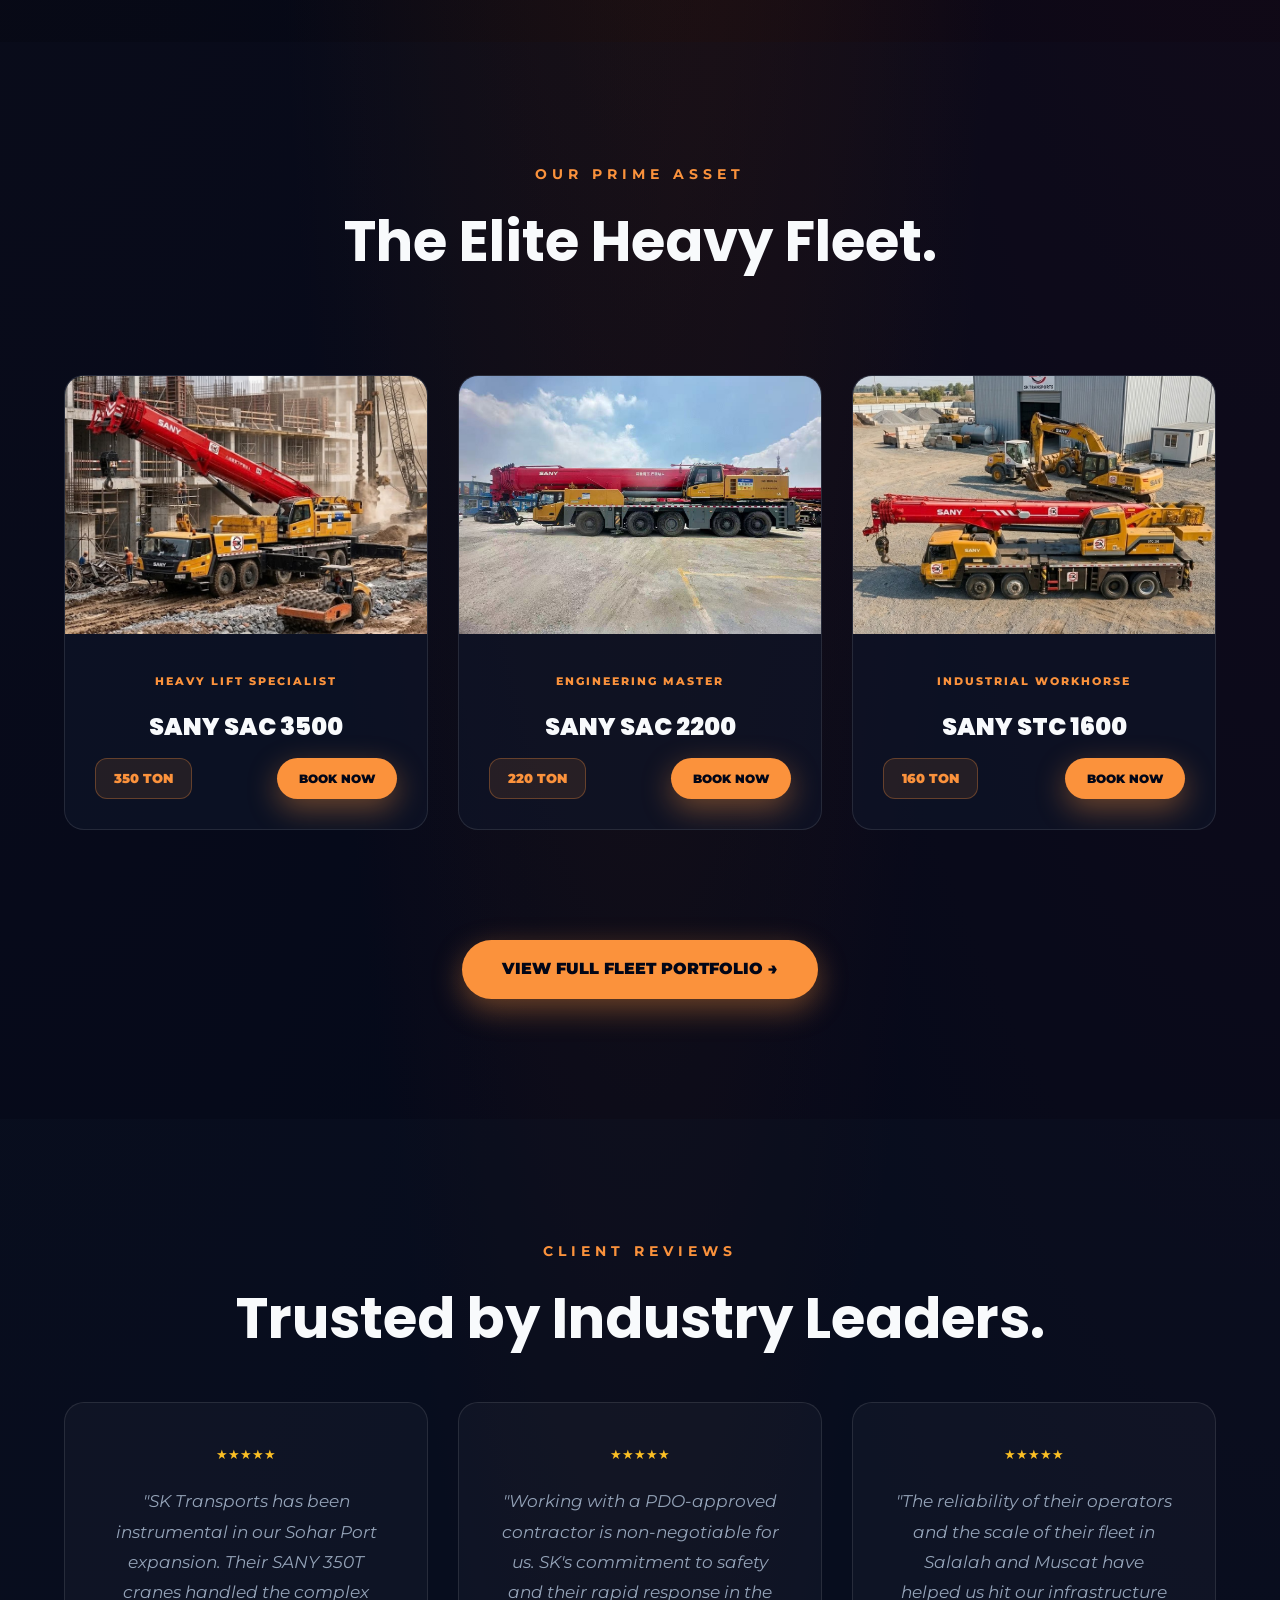
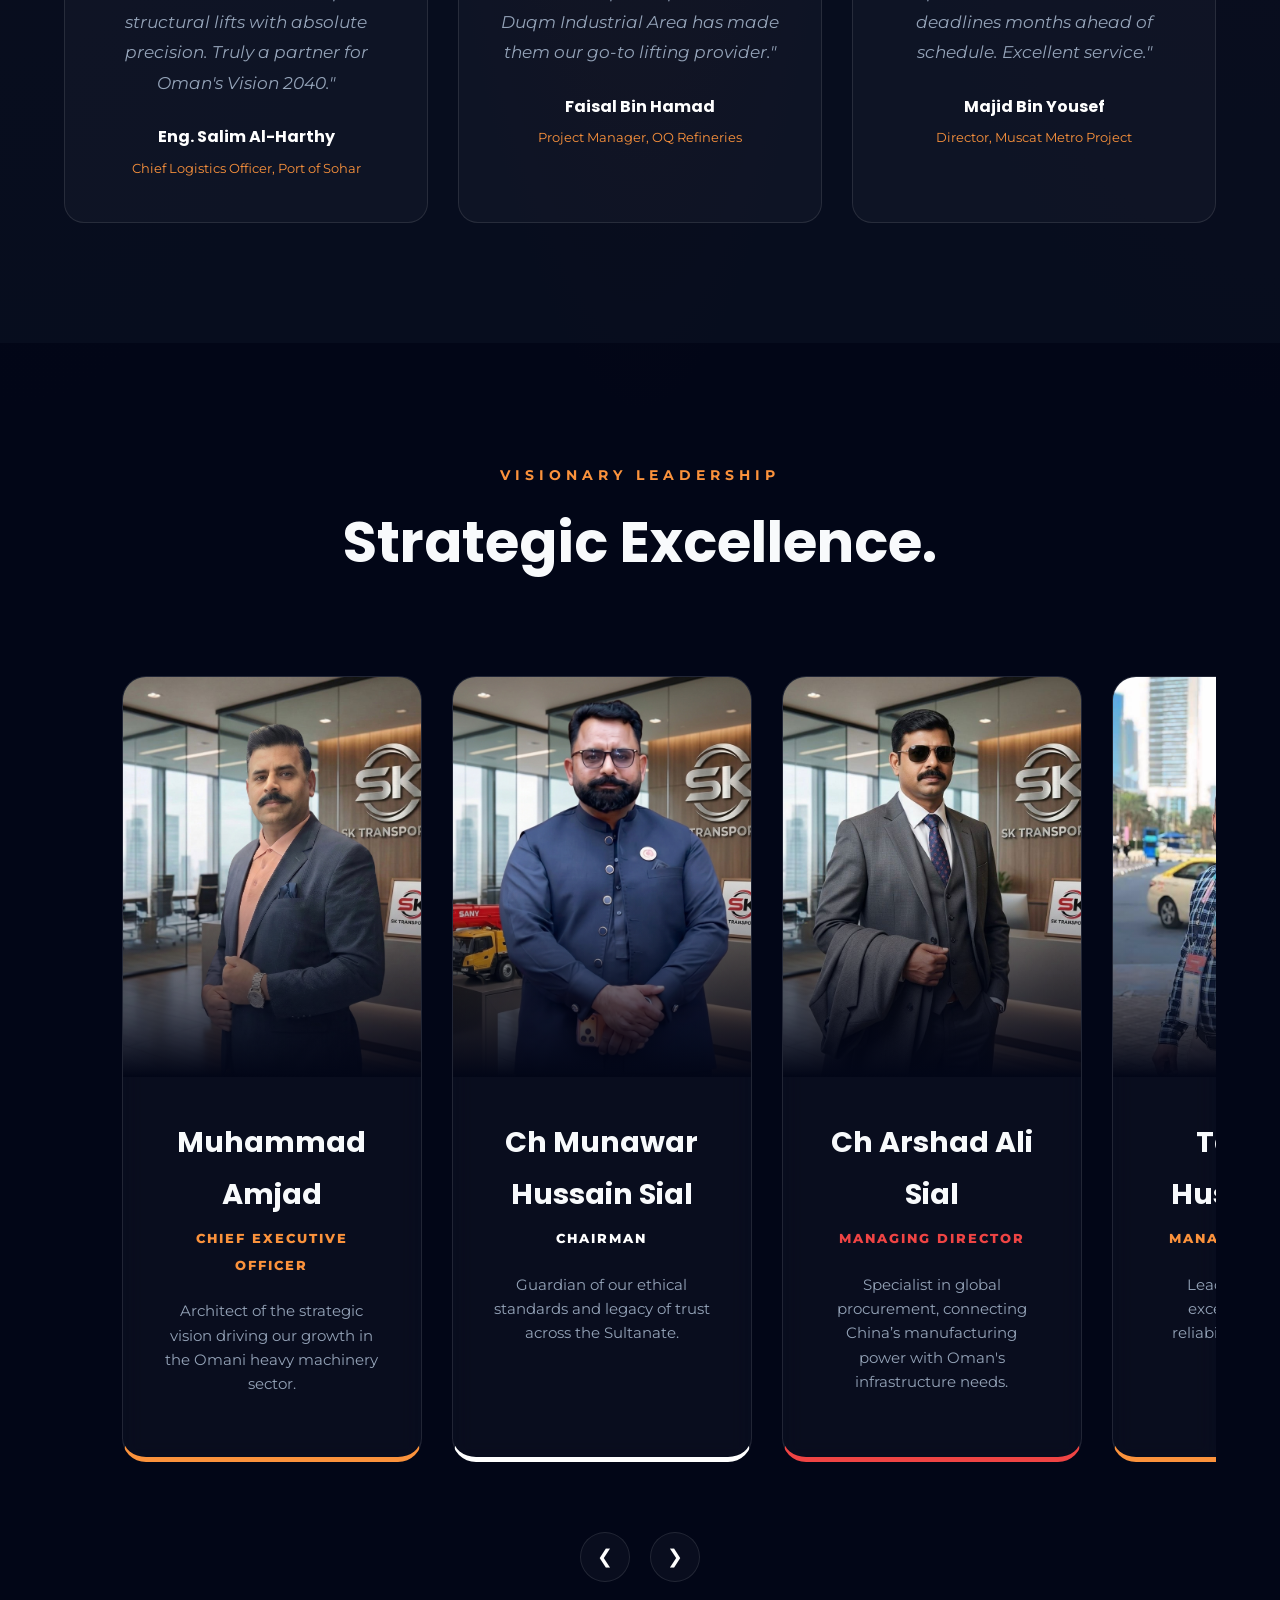
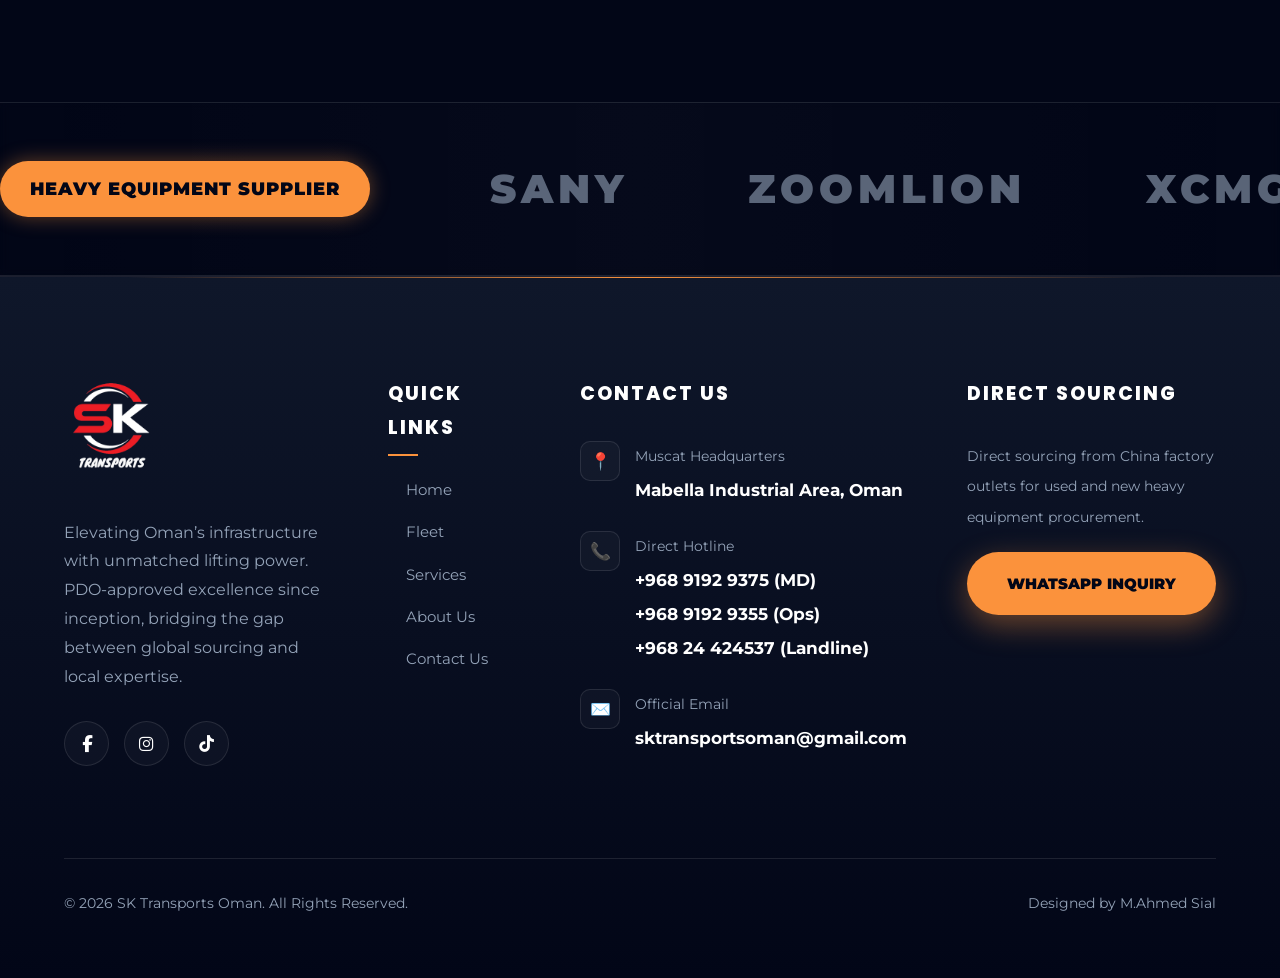
==== commit bd78841f: "fix: Update 'The YKS Advantage' to 'The SK Transports Advantage' and add translations for advantage " ====
--- a/index.html
+++ b/index.html
@@ -159,21 +159,24 @@
                     <ul style="list-style: none; color: #fff; font-weight: 700; margin-top: 30px;">
                         <li style="margin-bottom: 25px; display: flex; align-items: start; gap: 10px;">
                             <span style="color: var(--primary); font-size: 1.5rem;">✓</span>
-                            <span><strong style="color: var(--primary); font-size: 1.2rem;">Safety
+                            <span><strong data-i18n="check_1_head"
+                                    style="color: var(--primary); font-size: 1.2rem;">Safety
                                     First:</strong><br><span data-i18n="check_1"
                                     style="color: var(--text-dim); font-weight: 400; font-size: 1rem;">PDO-approved
                                     fleet ensuring the highest operational standards in Oman.</span></span>
                         </li>
                         <li style="margin-bottom: 25px; display: flex; align-items: start; gap: 10px;">
                             <span style="color: var(--primary); font-size: 1.5rem;">✓</span>
-                            <span><strong style="color: var(--primary); font-size: 1.2rem;">Direct
+                            <span><strong data-i18n="check_2_head"
+                                    style="color: var(--primary); font-size: 1.2rem;">Direct
                                     Imports:</strong><br><span data-i18n="check_2"
                                     style="color: var(--text-dim); font-weight: 400; font-size: 1rem;">Expert
                                     facilitation of direct-from-China SANY machinery sales.</span></span>
                         </li>
                         <li style="margin-bottom: 25px; display: flex; align-items: start; gap: 10px;">
                             <span style="color: var(--primary); font-size: 1.5rem;">✓</span>
-                            <span><strong style="color: var(--primary); font-size: 1.2rem;">Technical
+                            <span><strong data-i18n="check_3_head"
+                                    style="color: var(--primary); font-size: 1.2rem;">Technical
                                     Support:</strong><br><span data-i18n="check_3"
                                     style="color: var(--text-dim); font-weight: 400; font-size: 1rem;">24/7 assistance
                                     and maintenance to ensure zero project downtime.</span></span>
@@ -207,7 +210,7 @@
                             <h3 class="card-title" style="font-size: 1.5rem; margin: 10px 0;">SANY SAC 3500</h3>
                         </div>
                         <div class="card-footer">
-                            <span class="tonnage-badge">350 TON</span>
+                            <span class="tonnage-badge" data-i18n="ton_350">350 TON</span>
                             <a href="https://wa.me/96891929375" class="btn-premium btn-card" data-i18n="book_now">Book
                                 Now</a>
                         </div>
@@ -225,7 +228,7 @@
                             <h3 class="card-title" style="font-size: 1.5rem; margin: 10px 0;">SANY SAC 2200</h3>
                         </div>
                         <div class="card-footer">
-                            <span class="tonnage-badge">220 TON</span>
+                            <span class="tonnage-badge" data-i18n="ton_220">220 TON</span>
                             <a href="https://wa.me/96891929375" class="btn-premium btn-card" data-i18n="book_now">Book
                                 Now</a>
                         </div>
@@ -243,7 +246,7 @@
                             <h3 class="card-title" style="font-size: 1.5rem; margin: 10px 0;">SANY STC 1600</h3>
                         </div>
                         <div class="card-footer">
-                            <span class="tonnage-badge">160 TON</span>
+                            <span class="tonnage-badge" data-i18n="ton_160">160 TON</span>
                             <a href="https://wa.me/96891929375" class="btn-premium btn-card" data-i18n="book_now">Book
                                 Now</a>
                         </div>
@@ -497,7 +500,7 @@
                 <p style="font-size: 0.9rem; color: var(--text-dim); margin-bottom: 20px;"
                     data-i18n="footer_sourcing_desc">Direct sourcing from China factory outlets for used and new heavy
                     equipment procurement.</p>
-                <a href="https://wa.me/96891929375" class="btn-premium" data-i18n="footer_wa_inquiry">WhatsApp
+                <a href="https://wa.me/821055489938" class="btn-premium" data-i18n="footer_wa_inquiry">WhatsApp
                     Inquiry</a>
             </div>
         </div>
--- a/styles/main.css
+++ b/styles/main.css
@@ -1,4 +1,4 @@
-@import url('https://fonts.googleapis.com/css2?family=Montserrat:wght@400;500;600;700;800;900&family=Poppins:wght@300;400;500;600;700;800;900&family=Cairo:wght@400;700;900&display=swap');
+@import url('https://fonts.googleapis.com/css2?family=Montserrat:wght@400;500;600;700;800;900&family=Poppins:wght@300;400;500;600;700;800;900&family=Tajawal:wght@400;500;700;800;900&display=swap');
 
 :root {
     /* Ultra Premium Palette */
@@ -20,7 +20,7 @@
 
     --font-heading: 'Poppins', sans-serif;
     --font-main: 'Montserrat', sans-serif;
-    --font-ar: 'Cairo', sans-serif;
+    --font-ar: 'Tajawal', sans-serif;
 }
 
 /* --- Top Ticker Bar --- */
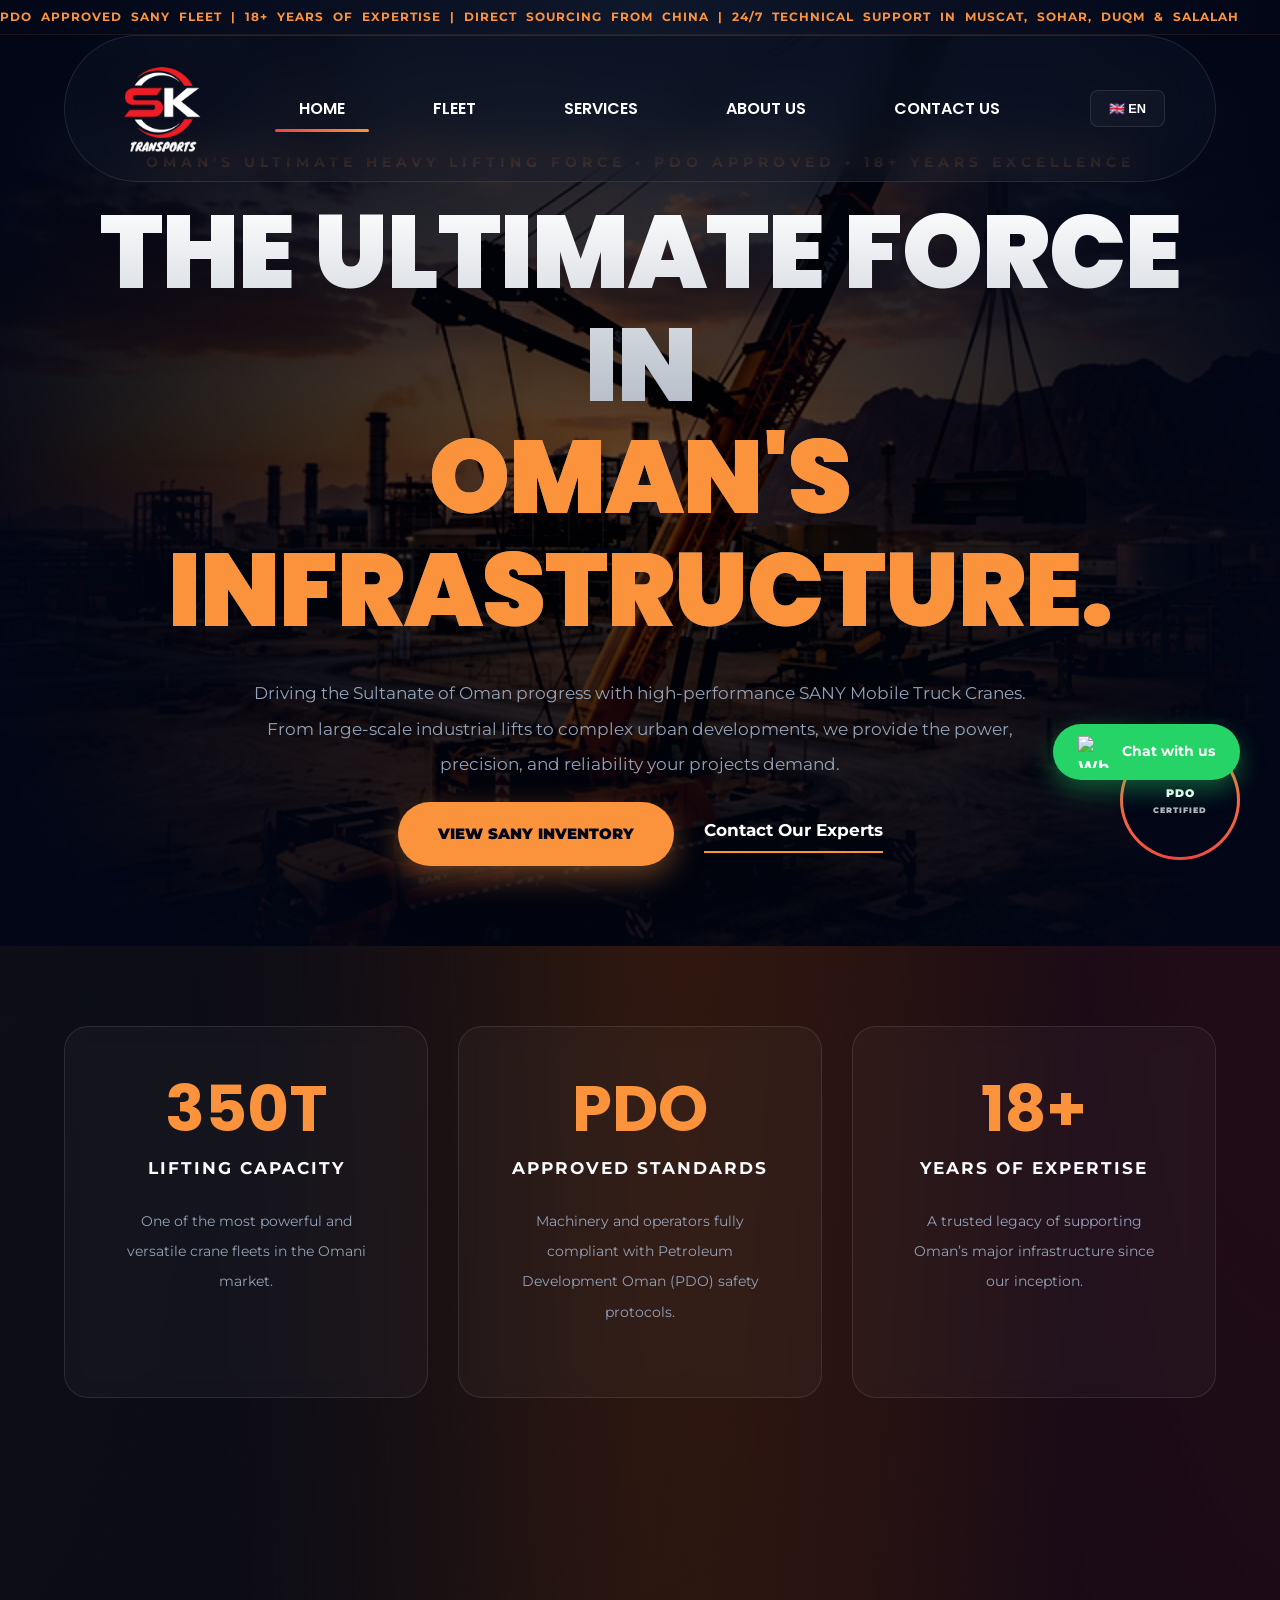
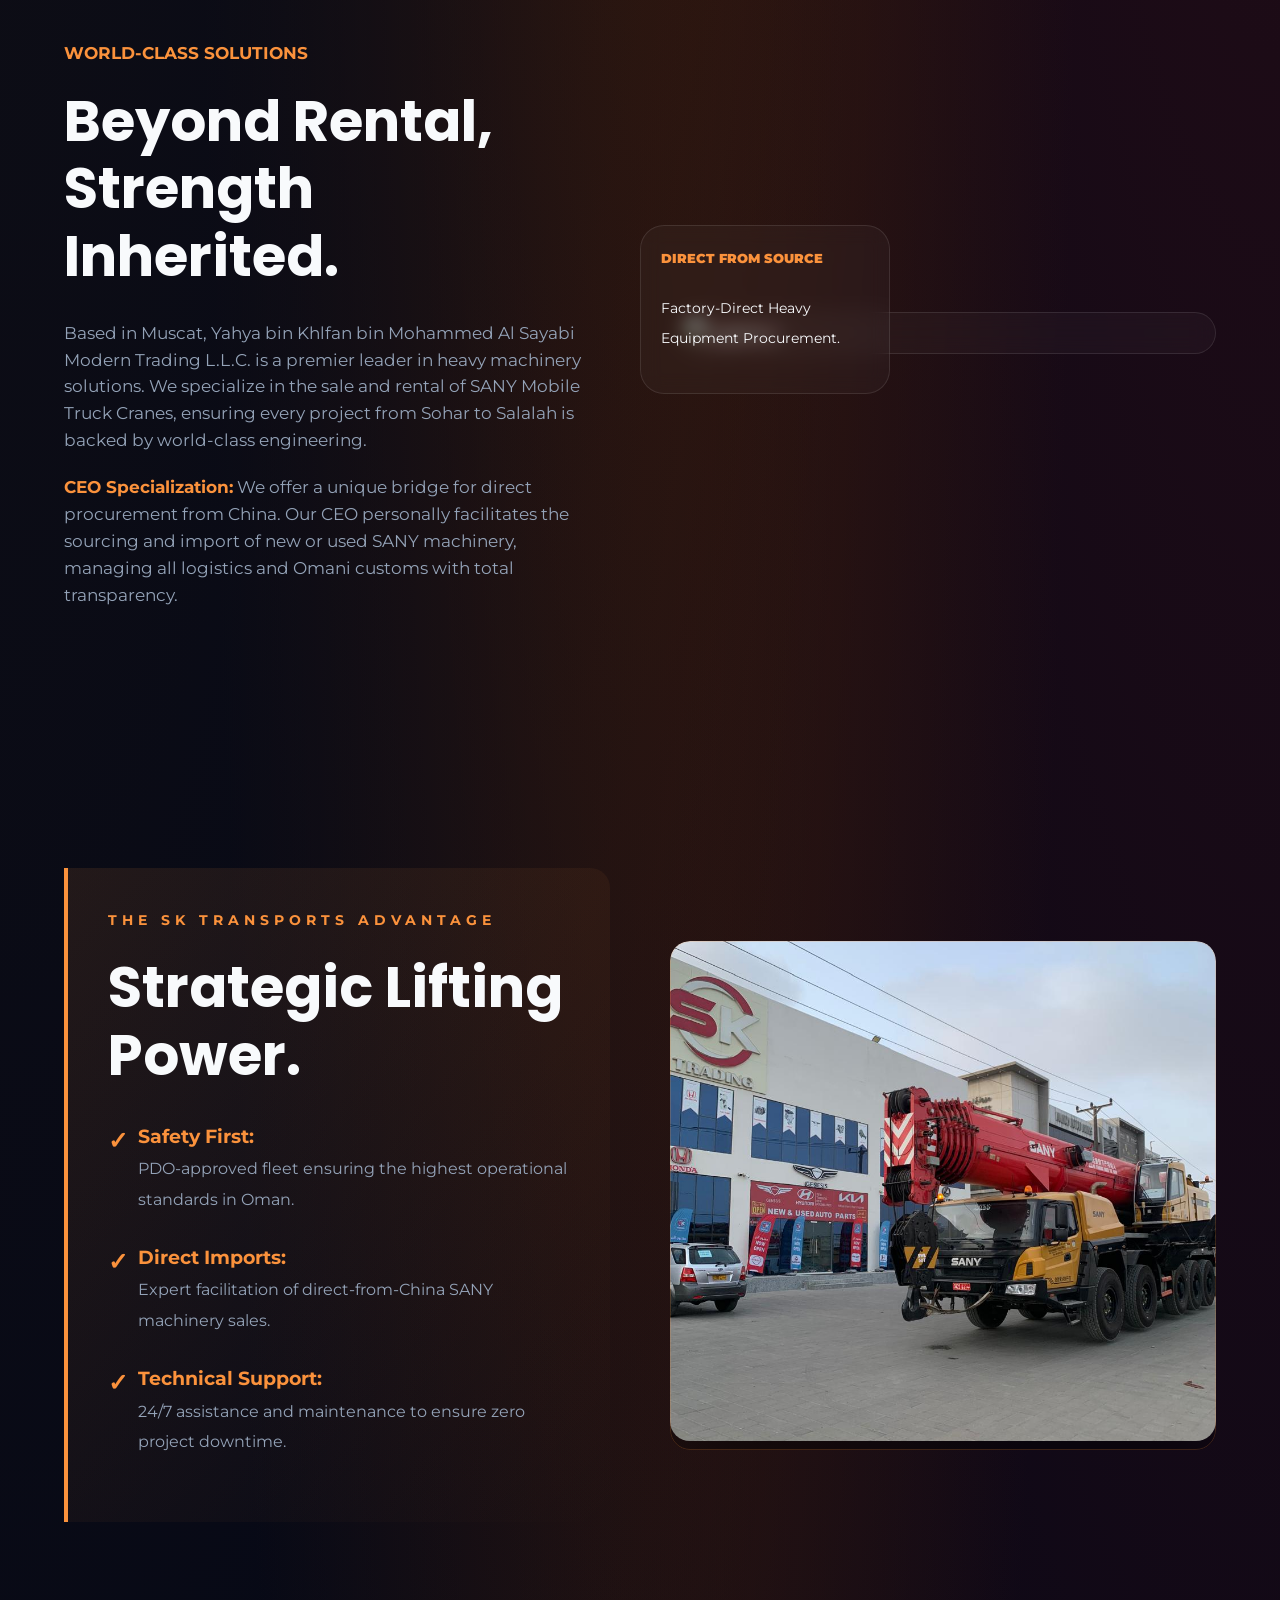
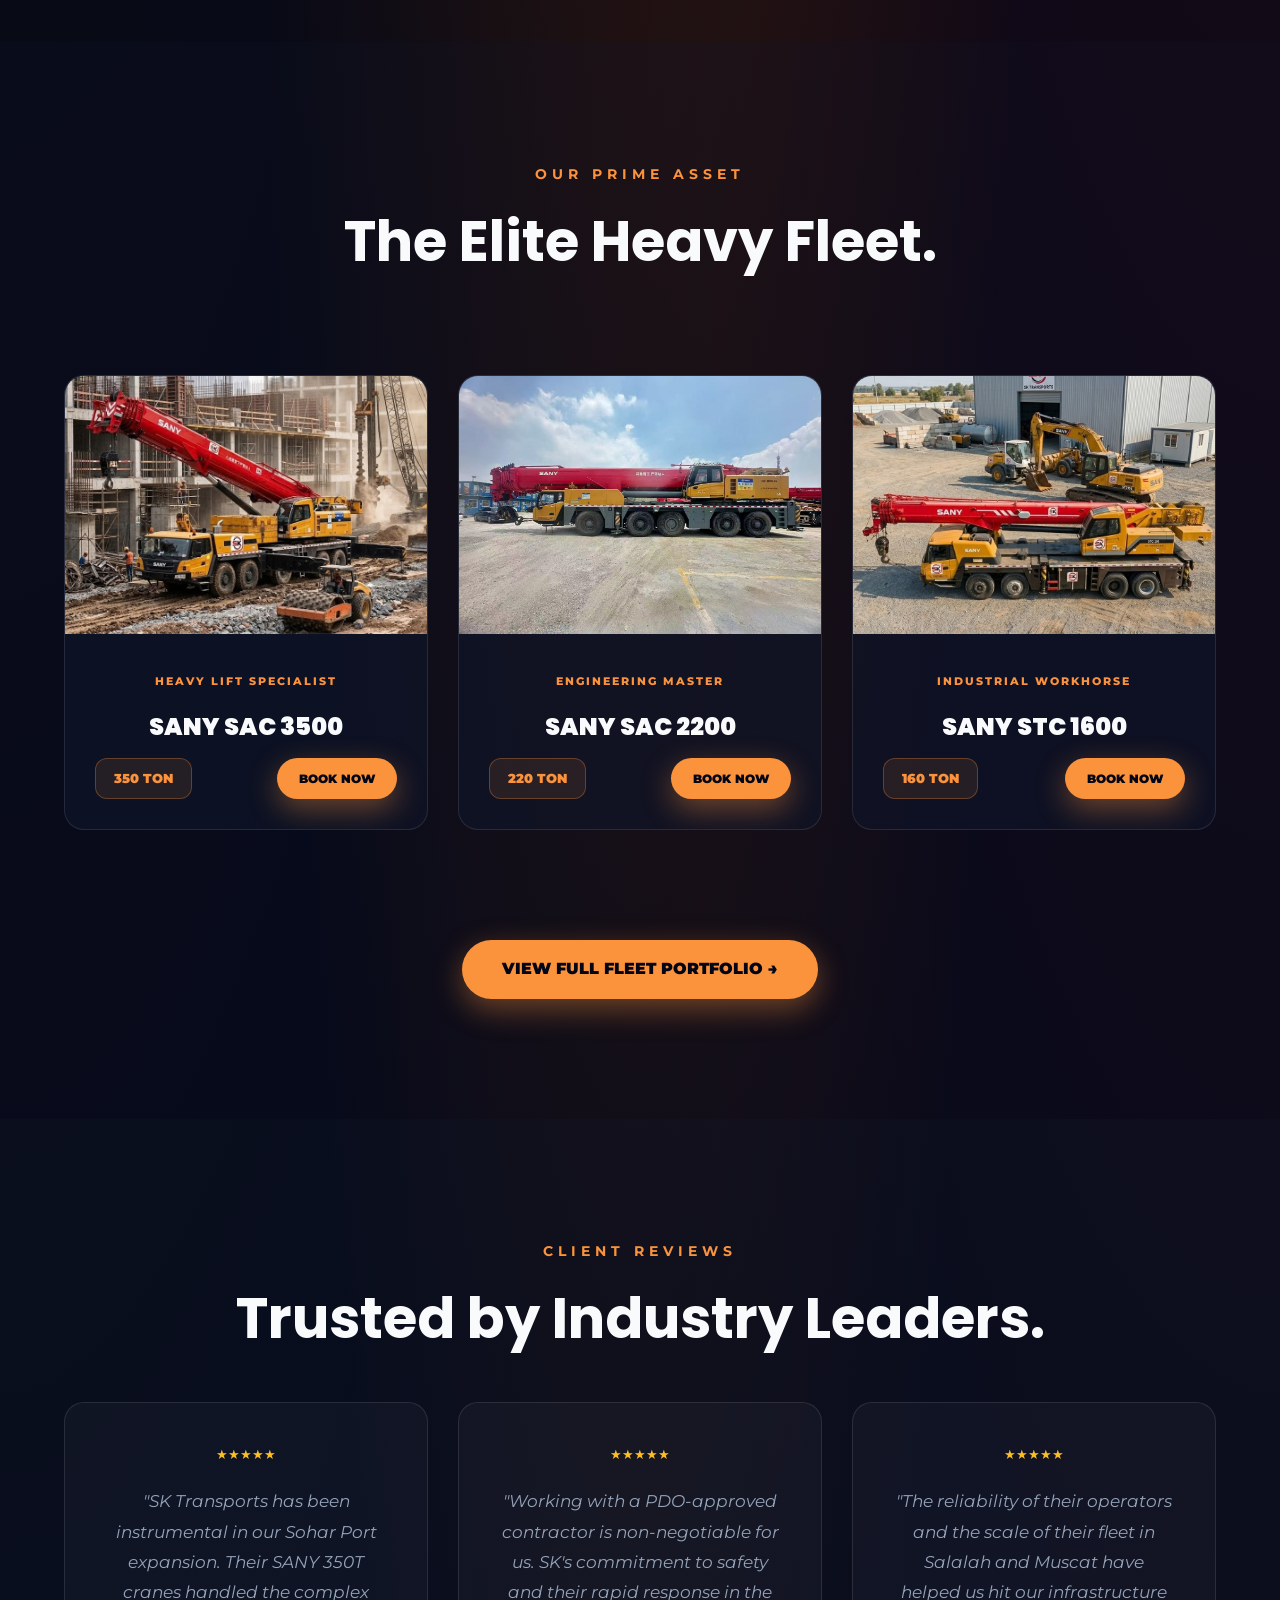
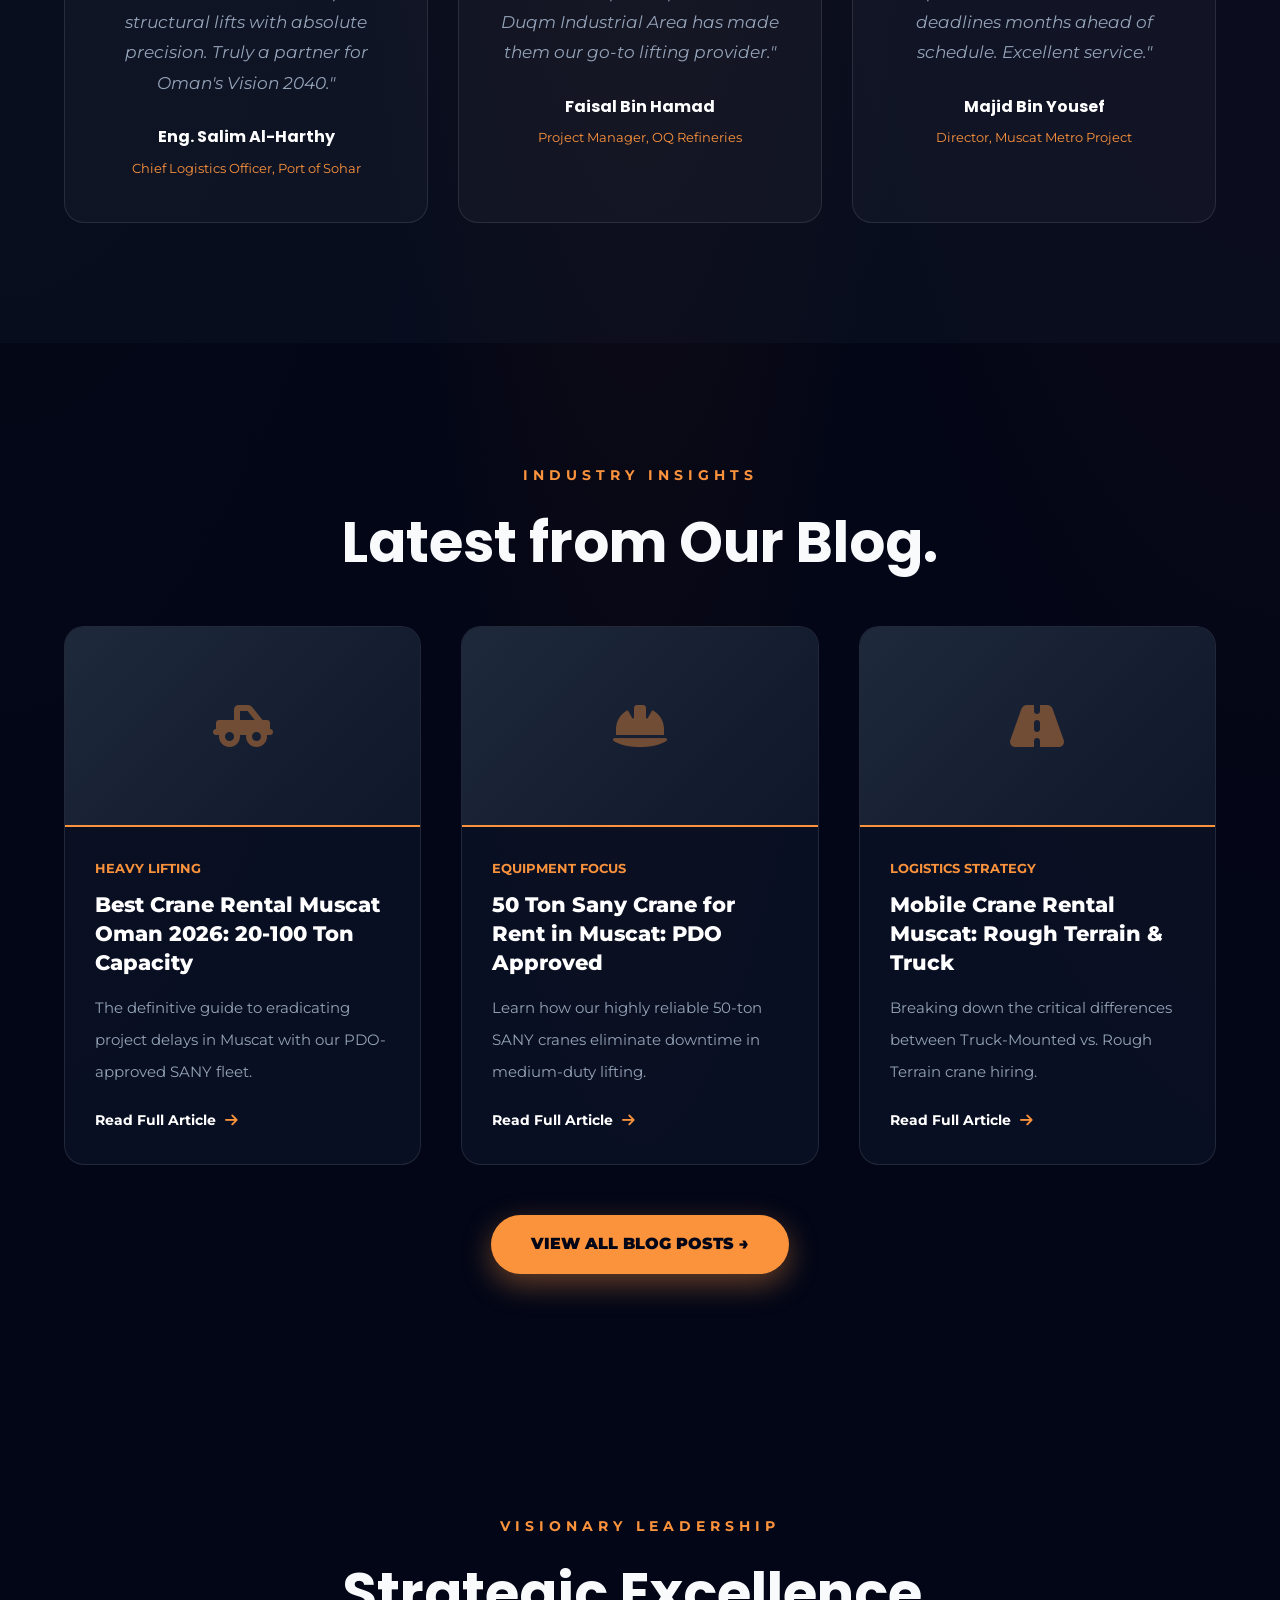
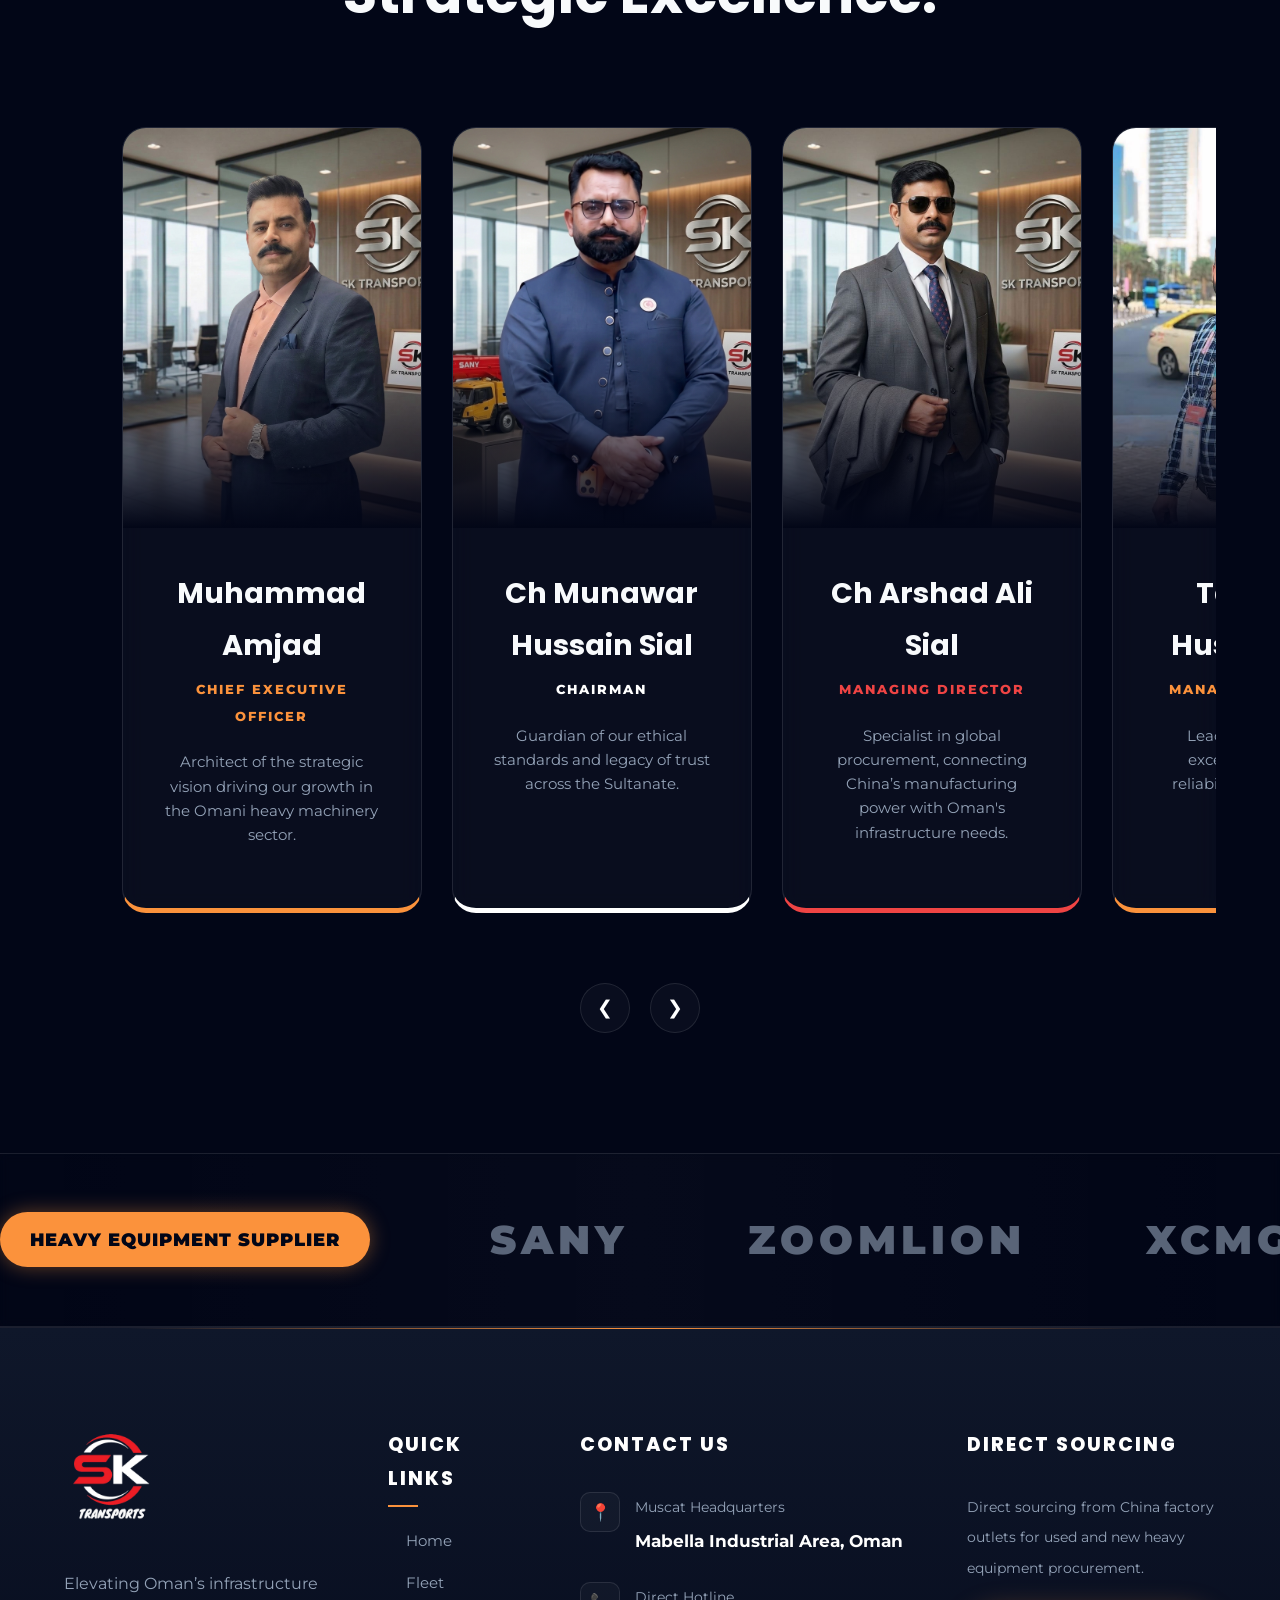
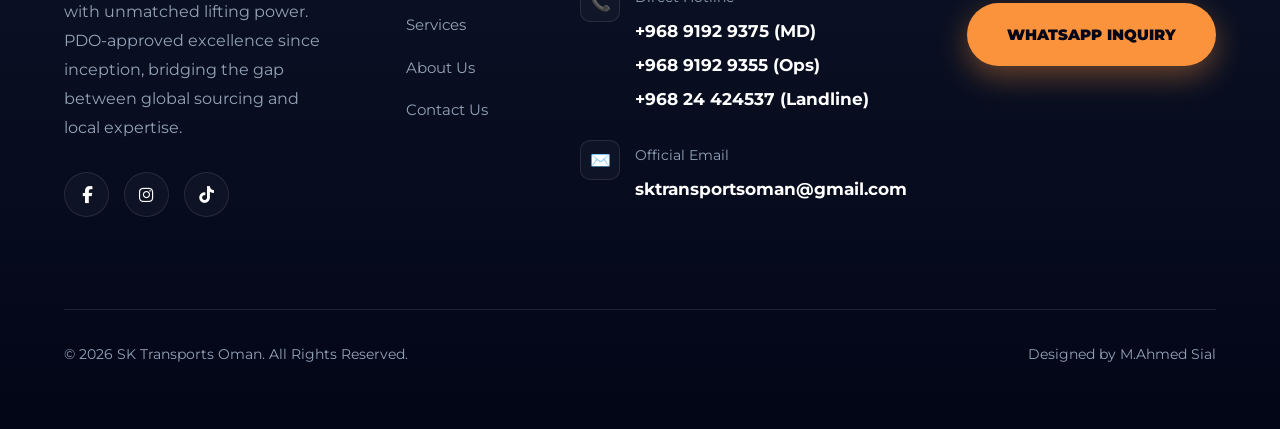
==== commit 13bbf7b3: "Interlink blog posts and add Blog section to homepage" ====
--- a/index.html
+++ b/index.html
@@ -313,6 +313,100 @@
         </div>
     </section>
 
+    <!-- Latest Blog Posts Section -->
+    <section class="section">
+        <div class="container" style="max-width: 1400px; margin: 0 auto; text-align: center;">
+            <span class="hero-tagline" data-i18n="blog_tag">Industry Insights</span>
+            <h2 style="font-size: 3.5rem; margin-bottom: 50px;" data-i18n="blog_title">Latest from <span>Our
+                    Blog.</span></h2>
+
+            <div
+                style="display: grid; grid-template-columns: repeat(auto-fill, minmax(350px, 1fr)); gap: 40px; text-align: left;">
+                <!-- Post 1 -->
+                <article
+                    style="background: var(--bg-card); border: 1px solid var(--glass-border); border-radius: 20px; overflow: hidden; transition: transform 0.3s; display: flex; flex-direction: column;"
+                    onmouseover="this.style.transform='translateY(-10px)'; this.style.borderColor='var(--primary)'"
+                    onmouseout="this.style.transform='none'; this.style.borderColor='var(--glass-border)'">
+                    <div
+                        style="background: linear-gradient(135deg, #1e293b, #0f172a); height: 200px; display: flex; align-items: center; justify-content: center; border-bottom: 2px solid var(--primary); font-size: 3rem; color: var(--primary-glow);">
+                        <i class="fas fa-truck-pickup"></i></div>
+                    <div style="padding: 30px; display: flex; flex-direction: column; flex-grow: 1;">
+                        <span
+                            style="color: var(--primary); font-weight: 700; font-size: 0.8rem; text-transform: uppercase; margin-bottom: 10px;">Heavy
+                            Lifting</span>
+                        <a href="blog/post-1.html"
+                            style="font-size: 1.3rem; font-weight: 800; color: #fff; text-decoration: none; margin-bottom: 15px; line-height: 1.4; transition: color 0.3s;"
+                            onmouseover="this.style.color='var(--primary)'" onmouseout="this.style.color='#fff'">Best
+                            Crane Rental Muscat Oman 2026: 20-100 Ton Capacity</a>
+                        <p style="color: var(--text-dim); font-size: 0.95rem; margin-bottom: 20px; flex-grow: 1;">The
+                            definitive guide to eradicating project delays in Muscat with our PDO-approved SANY fleet.
+                        </p>
+                        <a href="blog/post-1.html"
+                            style="color: #fff; text-decoration: none; font-weight: 700; font-size: 0.9rem; transition: color 0.3s;"
+                            onmouseover="this.style.color='var(--primary)'" onmouseout="this.style.color='#fff'">Read
+                            Full Article <i class="fas fa-arrow-right"
+                                style="color: var(--primary); margin-left: 5px;"></i></a>
+                    </div>
+                </article>
+                <!-- Post 2 -->
+                <article
+                    style="background: var(--bg-card); border: 1px solid var(--glass-border); border-radius: 20px; overflow: hidden; transition: transform 0.3s; display: flex; flex-direction: column;"
+                    onmouseover="this.style.transform='translateY(-10px)'; this.style.borderColor='var(--primary)'"
+                    onmouseout="this.style.transform='none'; this.style.borderColor='var(--glass-border)'">
+                    <div
+                        style="background: linear-gradient(135deg, #1e293b, #0f172a); height: 200px; display: flex; align-items: center; justify-content: center; border-bottom: 2px solid var(--primary); font-size: 3rem; color: var(--primary-glow);">
+                        <i class="fas fa-hard-hat"></i></div>
+                    <div style="padding: 30px; display: flex; flex-direction: column; flex-grow: 1;">
+                        <span
+                            style="color: var(--primary); font-weight: 700; font-size: 0.8rem; text-transform: uppercase; margin-bottom: 10px;">Equipment
+                            Focus</span>
+                        <a href="blog/post-2.html"
+                            style="font-size: 1.3rem; font-weight: 800; color: #fff; text-decoration: none; margin-bottom: 15px; line-height: 1.4; transition: color 0.3s;"
+                            onmouseover="this.style.color='var(--primary)'" onmouseout="this.style.color='#fff'">50 Ton
+                            Sany Crane for Rent in Muscat: PDO Approved</a>
+                        <p style="color: var(--text-dim); font-size: 0.95rem; margin-bottom: 20px; flex-grow: 1;">Learn
+                            how our highly reliable 50-ton SANY cranes eliminate downtime in medium-duty lifting.</p>
+                        <a href="blog/post-2.html"
+                            style="color: #fff; text-decoration: none; font-weight: 700; font-size: 0.9rem; transition: color 0.3s;"
+                            onmouseover="this.style.color='var(--primary)'" onmouseout="this.style.color='#fff'">Read
+                            Full Article <i class="fas fa-arrow-right"
+                                style="color: var(--primary); margin-left: 5px;"></i></a>
+                    </div>
+                </article>
+                <!-- Post 3 -->
+                <article
+                    style="background: var(--bg-card); border: 1px solid var(--glass-border); border-radius: 20px; overflow: hidden; transition: transform 0.3s; display: flex; flex-direction: column;"
+                    onmouseover="this.style.transform='translateY(-10px)'; this.style.borderColor='var(--primary)'"
+                    onmouseout="this.style.transform='none'; this.style.borderColor='var(--glass-border)'">
+                    <div
+                        style="background: linear-gradient(135deg, #1e293b, #0f172a); height: 200px; display: flex; align-items: center; justify-content: center; border-bottom: 2px solid var(--primary); font-size: 3rem; color: var(--primary-glow);">
+                        <i class="fas fa-road"></i></div>
+                    <div style="padding: 30px; display: flex; flex-direction: column; flex-grow: 1;">
+                        <span
+                            style="color: var(--primary); font-weight: 700; font-size: 0.8rem; text-transform: uppercase; margin-bottom: 10px;">Logistics
+                            Strategy</span>
+                        <a href="blog/post-3.html"
+                            style="font-size: 1.3rem; font-weight: 800; color: #fff; text-decoration: none; margin-bottom: 15px; line-height: 1.4; transition: color 0.3s;"
+                            onmouseover="this.style.color='var(--primary)'" onmouseout="this.style.color='#fff'">Mobile
+                            Crane Rental Muscat: Rough Terrain & Truck</a>
+                        <p style="color: var(--text-dim); font-size: 0.95rem; margin-bottom: 20px; flex-grow: 1;">
+                            Breaking down the critical differences between Truck-Mounted vs. Rough Terrain crane hiring.
+                        </p>
+                        <a href="blog/post-3.html"
+                            style="color: #fff; text-decoration: none; font-weight: 700; font-size: 0.9rem; transition: color 0.3s;"
+                            onmouseover="this.style.color='var(--primary)'" onmouseout="this.style.color='#fff'">Read
+                            Full Article <i class="fas fa-arrow-right"
+                                style="color: var(--primary); margin-left: 5px;"></i></a>
+                    </div>
+                </article>
+            </div>
+
+            <a href="blog/index.html" class="btn-premium"
+                style="padding: 15px 40px; font-size: 1rem; margin-top: 50px; display: inline-block;">View All Blog
+                Posts →</a>
+        </div>
+    </section>
+
     <!-- Leadership Section on Home Page -->
     <section class="section">
         <div class="container" style="max-width: 1400px; margin: 0 auto; text-align: center;">
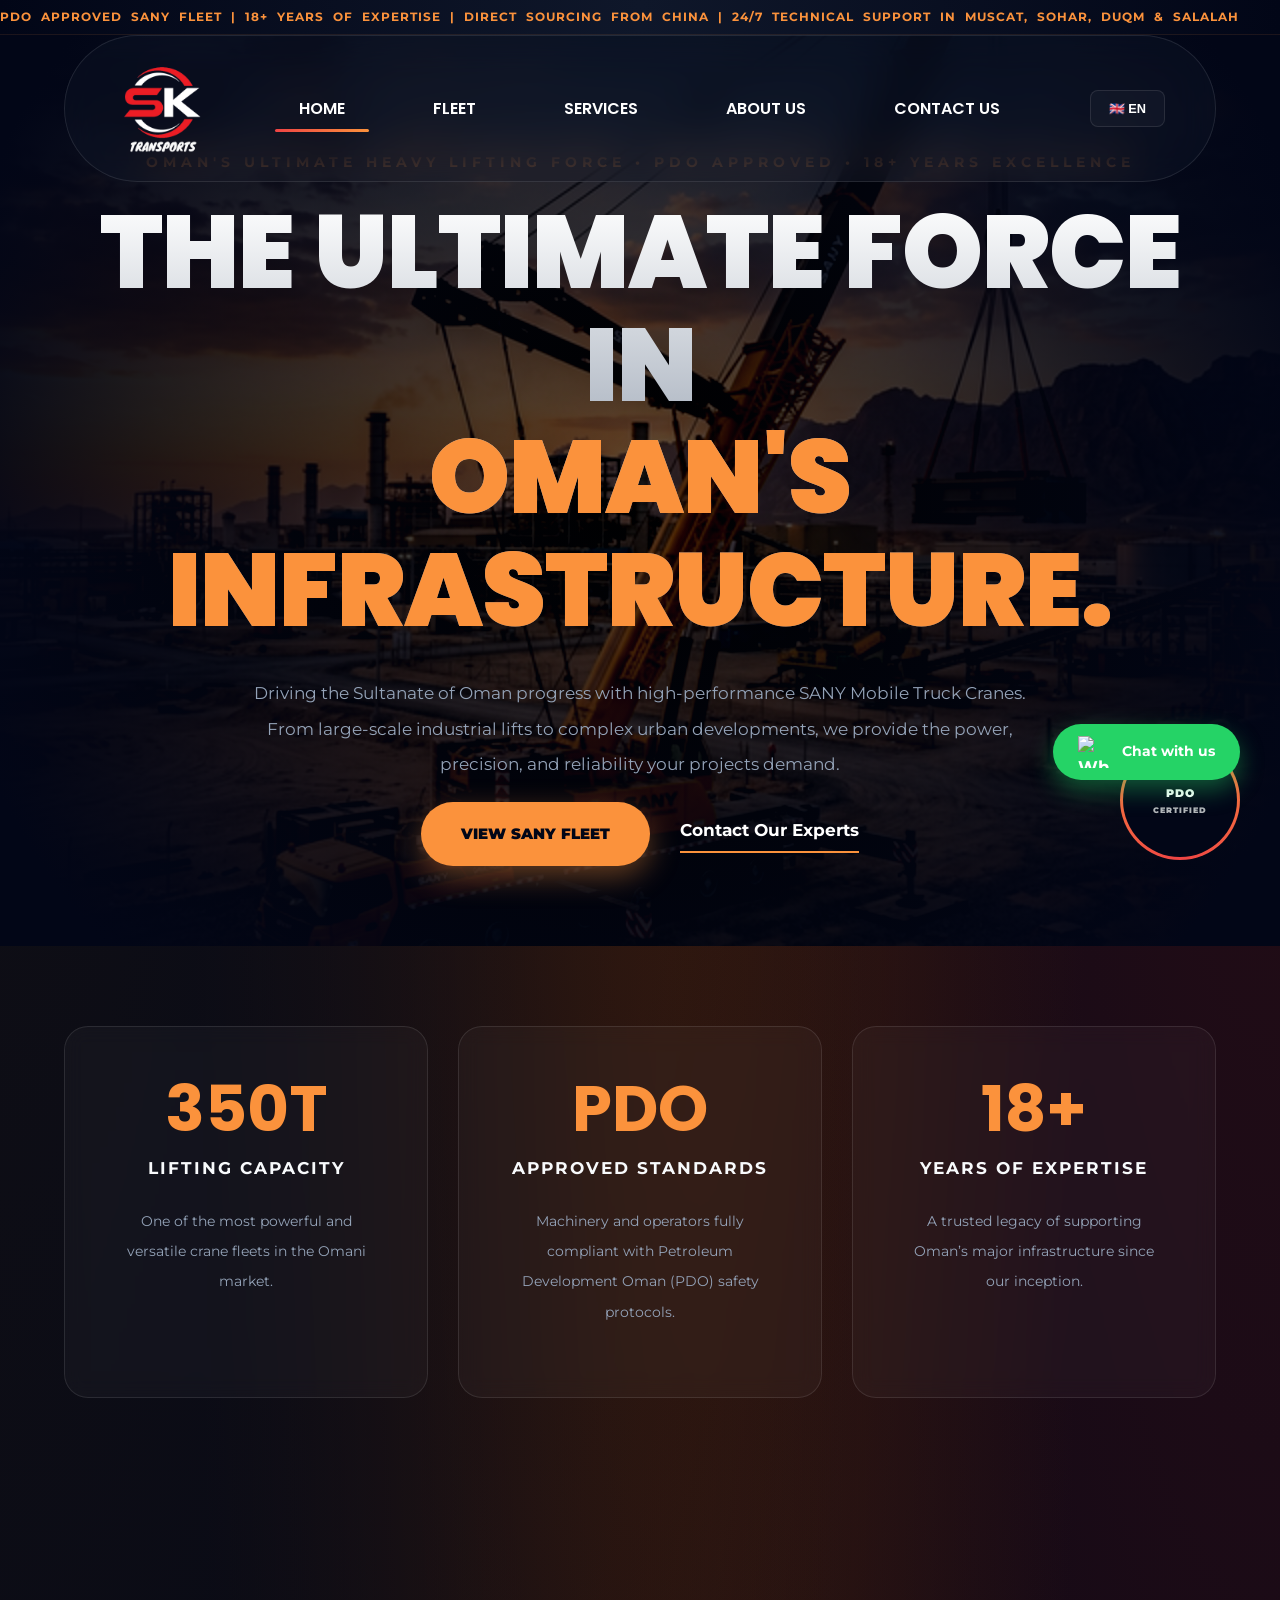
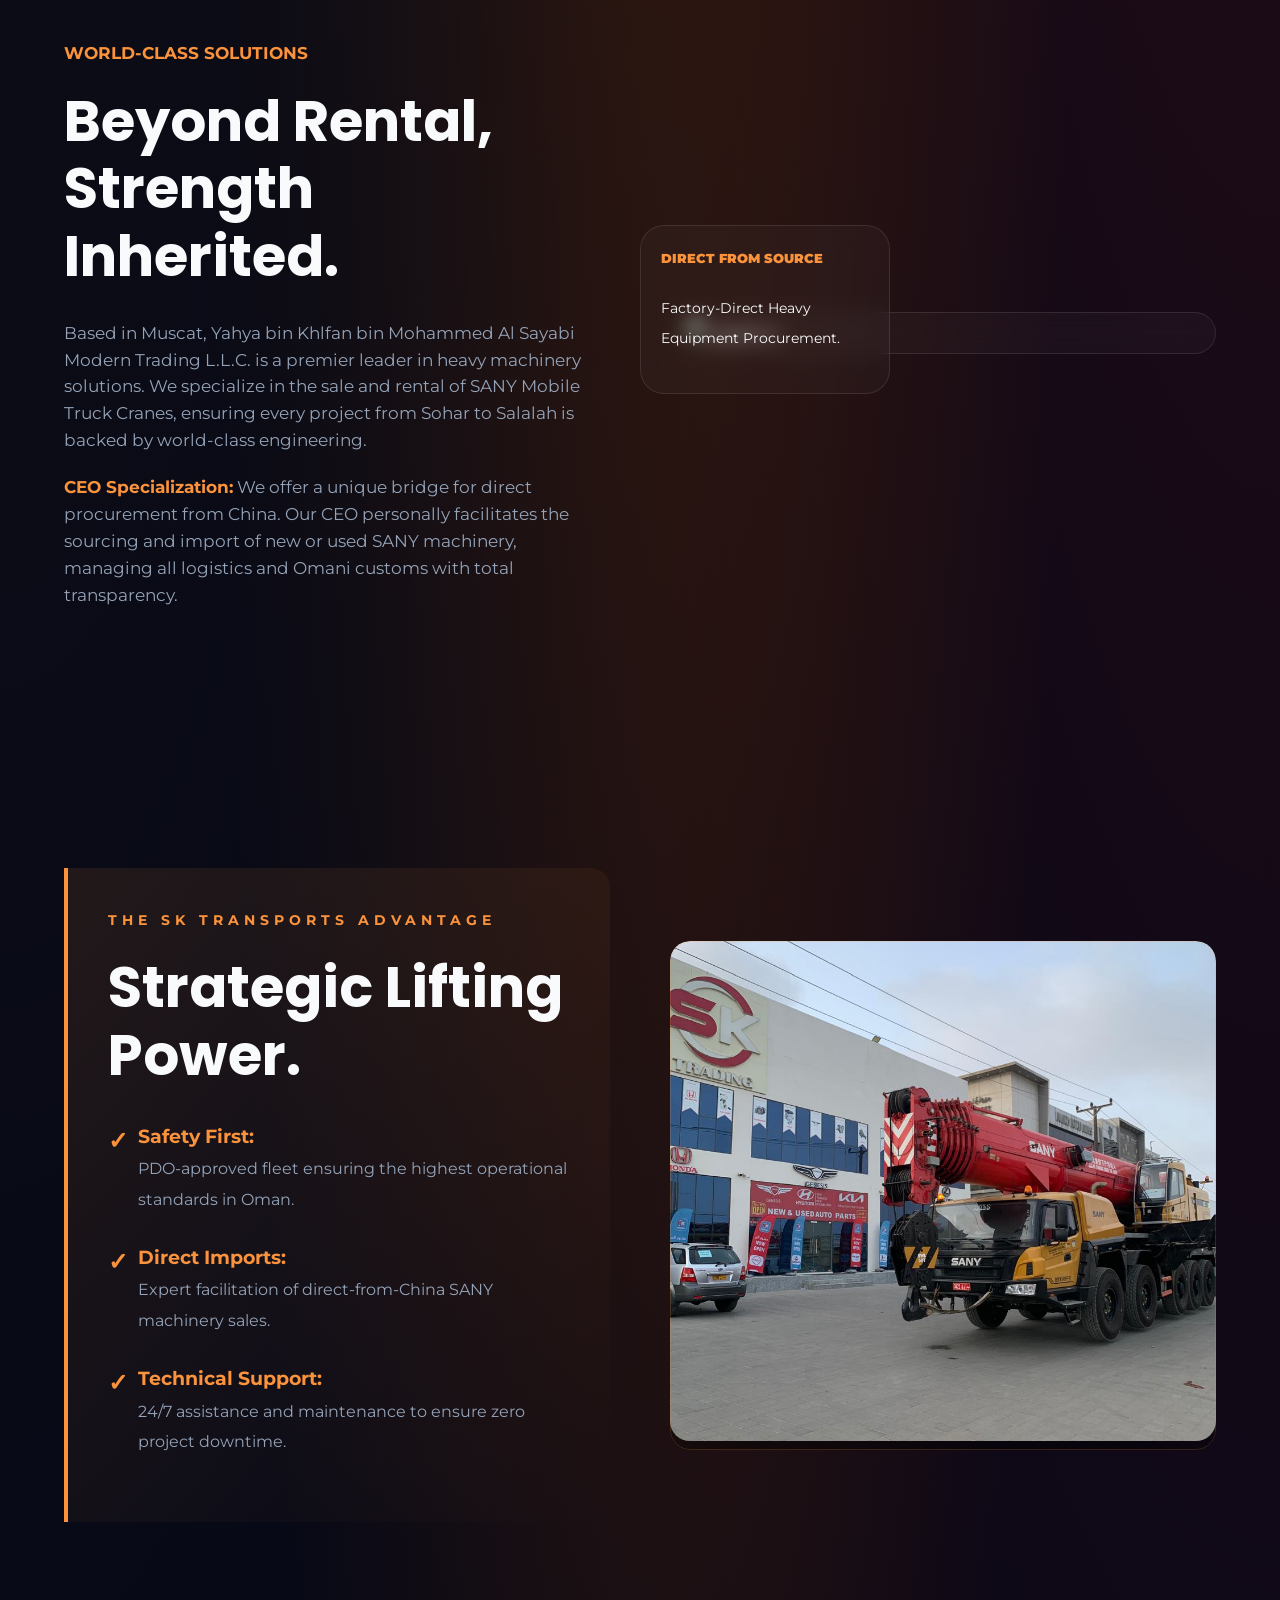
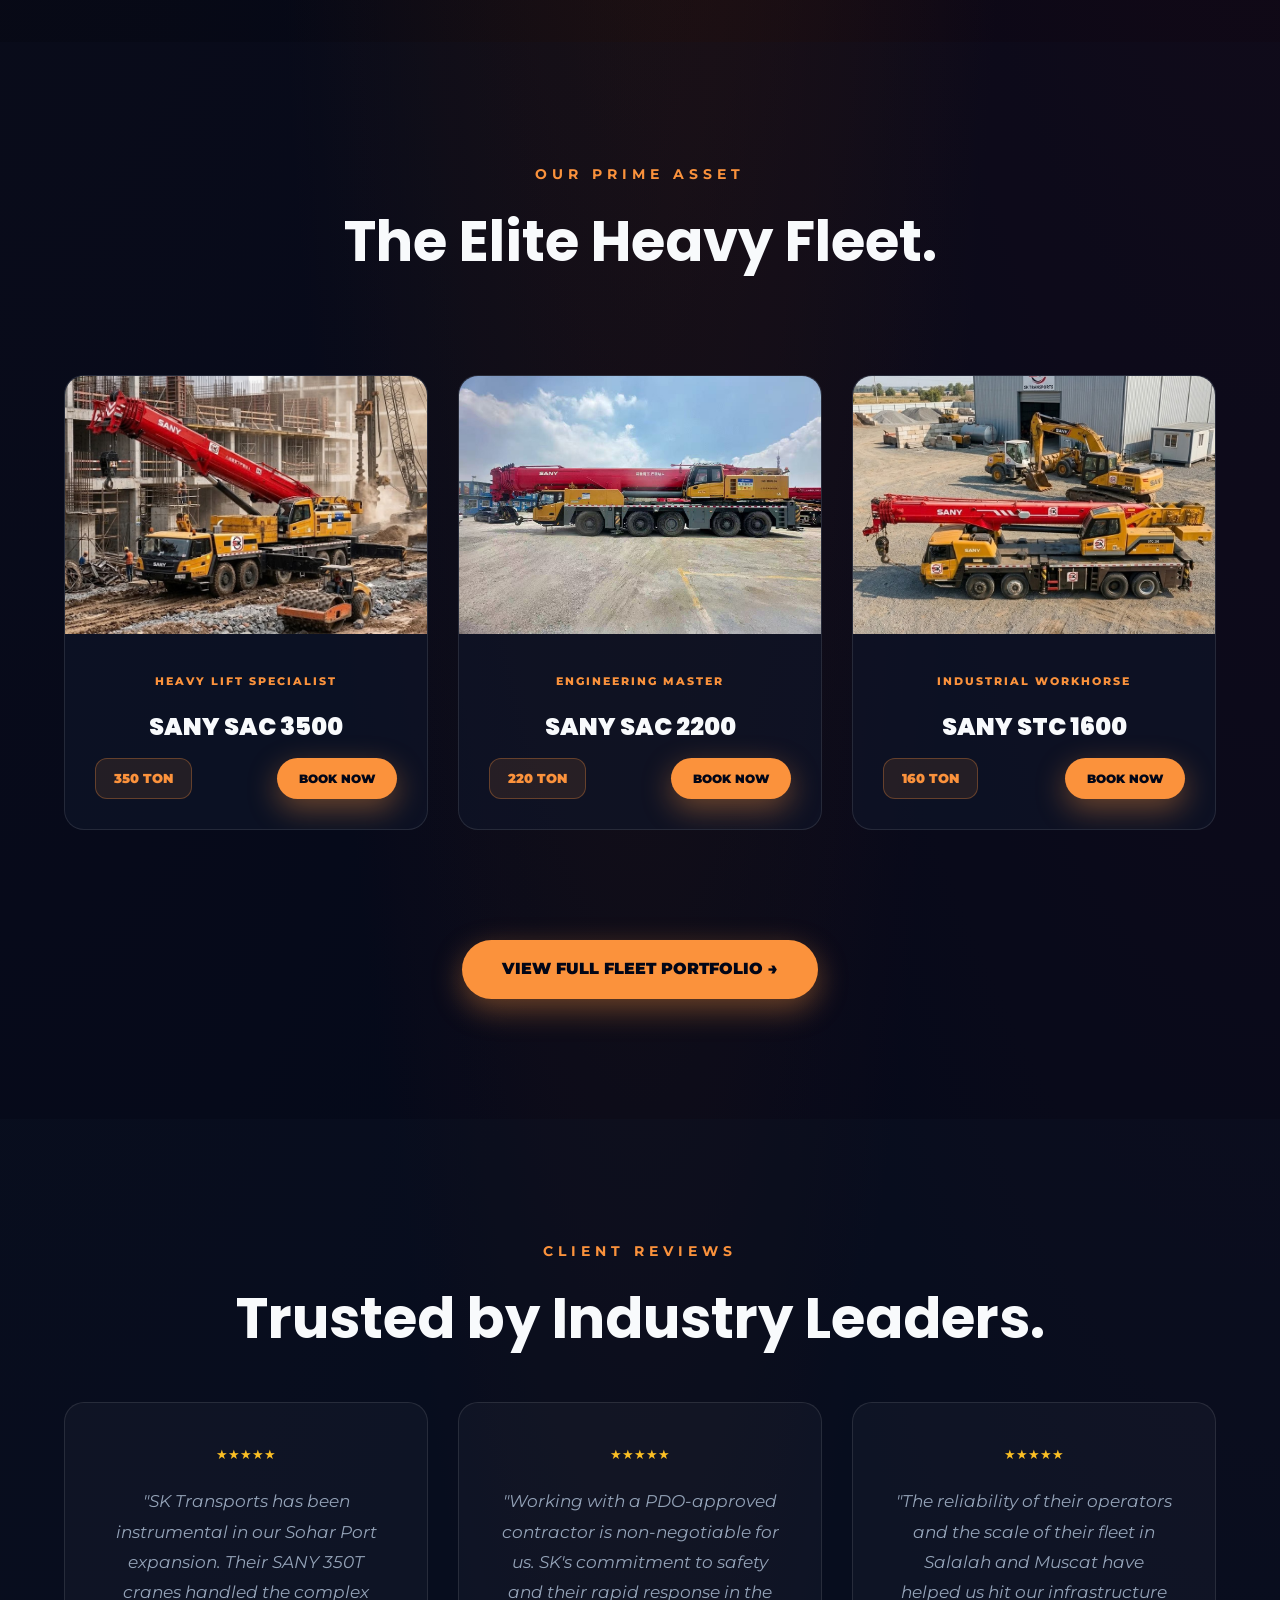
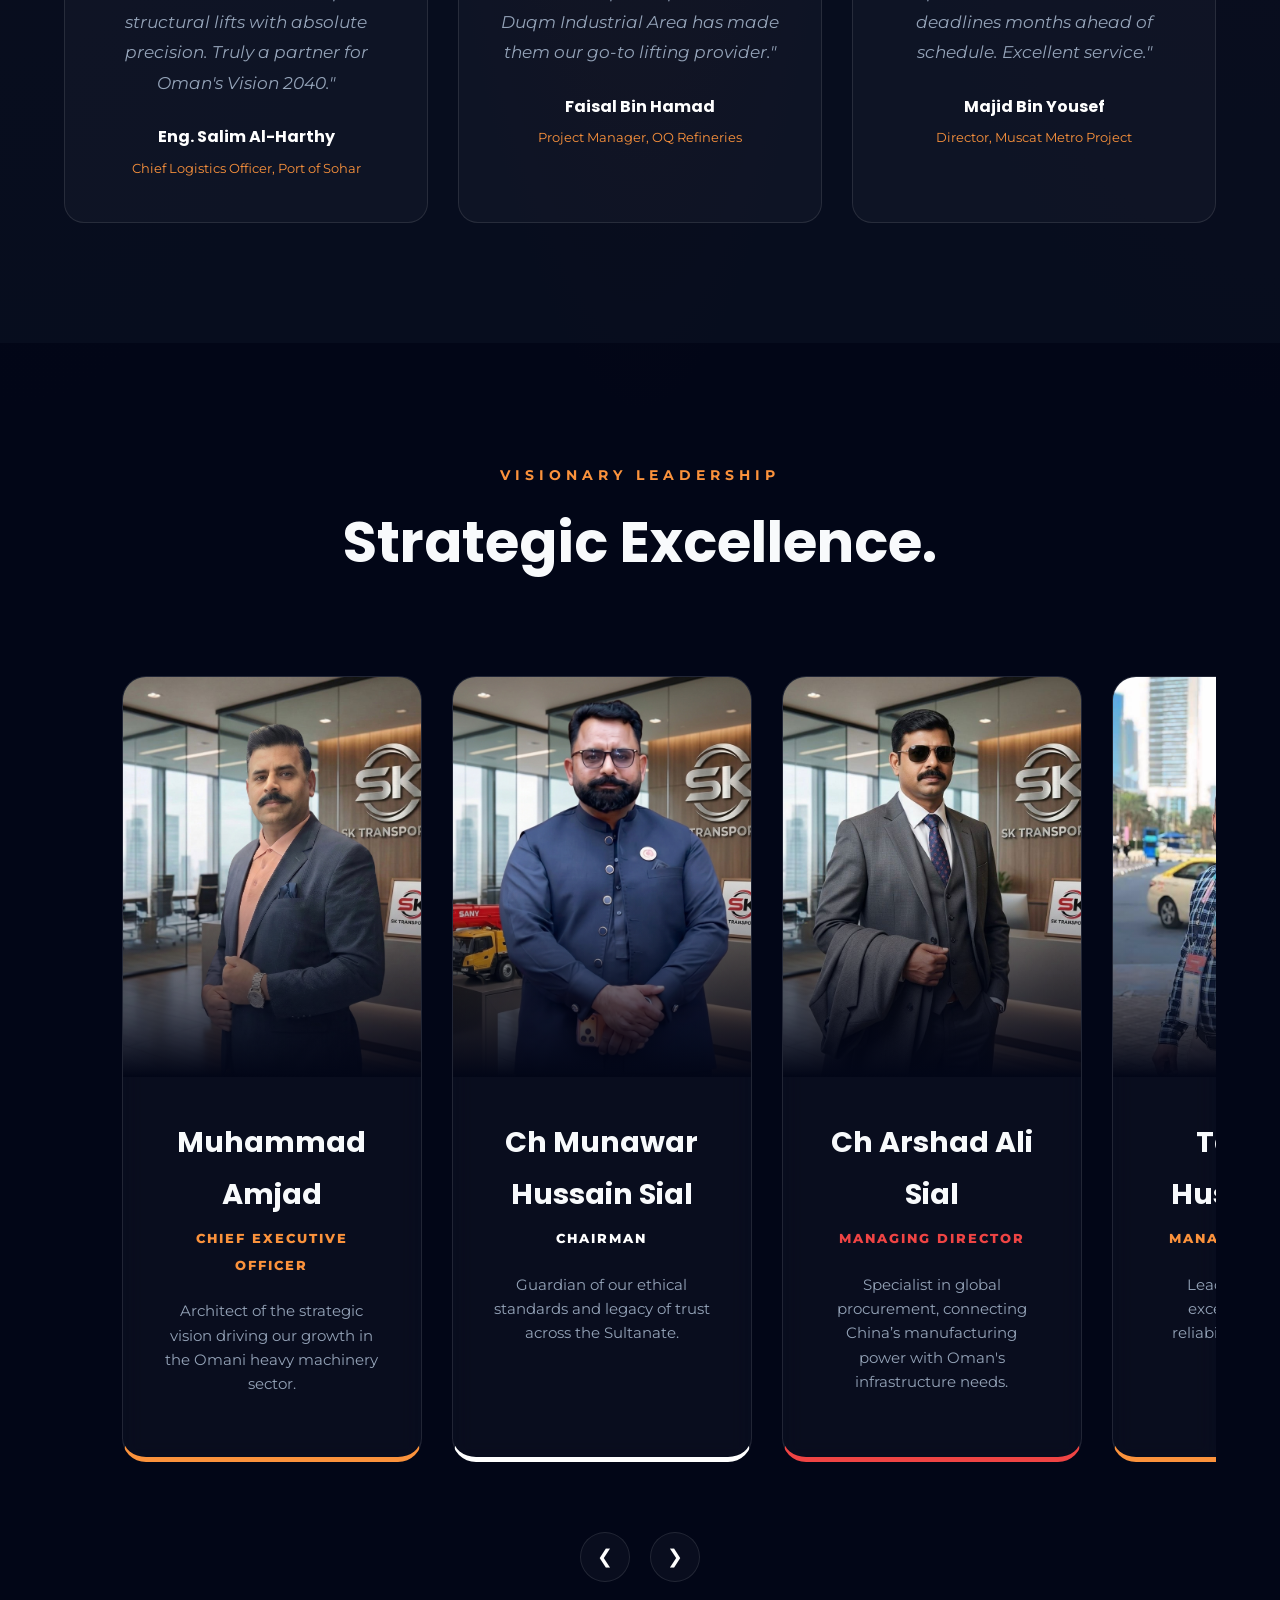
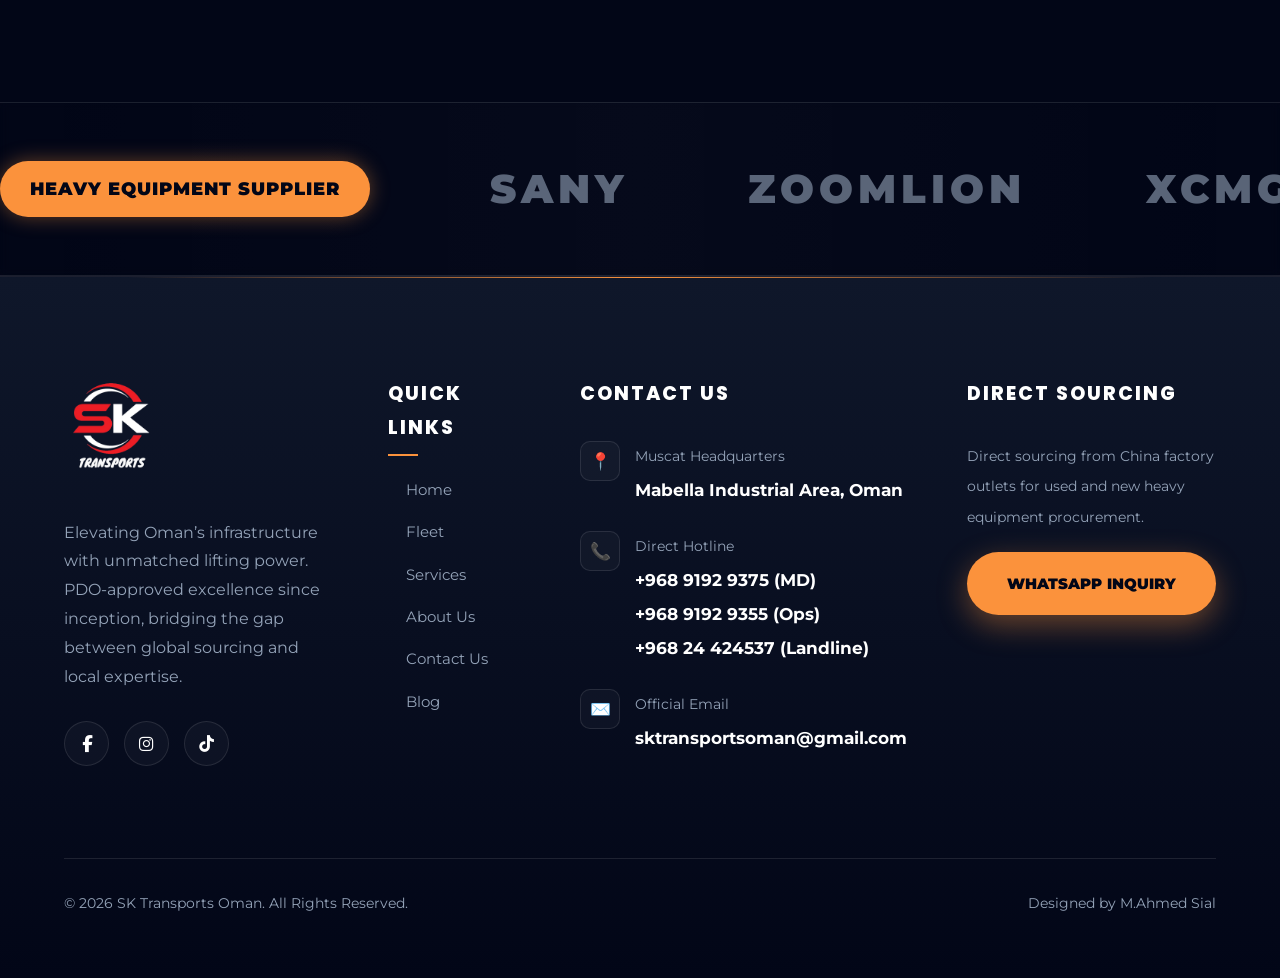
==== commit 6b932231: "UI Updates: remove blog section from home, add to footers, change hero text" ====
--- a/index.html
+++ b/index.html
@@ -69,7 +69,7 @@
                 projects demand.
             </p>
             <div class="hero-cta">
-                <a href="fleet.html" class="btn-premium" data-i18n="btn_quote">View SANY Inventory</a>
+                <a href="fleet.html" class="btn-premium" data-i18n="btn_quote">View SANY Fleet</a>
                 <a href="contact-us.html"
                     style="color: #fff; text-decoration: none; font-weight: 700; border-bottom: 2px solid var(--primary); padding-bottom: 5px;"
                     data-i18n="btn_fleet">Contact Our Experts</a>
@@ -313,99 +313,7 @@
         </div>
     </section>
 
-    <!-- Latest Blog Posts Section -->
-    <section class="section">
-        <div class="container" style="max-width: 1400px; margin: 0 auto; text-align: center;">
-            <span class="hero-tagline" data-i18n="blog_tag">Industry Insights</span>
-            <h2 style="font-size: 3.5rem; margin-bottom: 50px;" data-i18n="blog_title">Latest from <span>Our
-                    Blog.</span></h2>
-
-            <div
-                style="display: grid; grid-template-columns: repeat(auto-fill, minmax(350px, 1fr)); gap: 40px; text-align: left;">
-                <!-- Post 1 -->
-                <article
-                    style="background: var(--bg-card); border: 1px solid var(--glass-border); border-radius: 20px; overflow: hidden; transition: transform 0.3s; display: flex; flex-direction: column;"
-                    onmouseover="this.style.transform='translateY(-10px)'; this.style.borderColor='var(--primary)'"
-                    onmouseout="this.style.transform='none'; this.style.borderColor='var(--glass-border)'">
-                    <div
-                        style="background: linear-gradient(135deg, #1e293b, #0f172a); height: 200px; display: flex; align-items: center; justify-content: center; border-bottom: 2px solid var(--primary); font-size: 3rem; color: var(--primary-glow);">
-                        <i class="fas fa-truck-pickup"></i></div>
-                    <div style="padding: 30px; display: flex; flex-direction: column; flex-grow: 1;">
-                        <span
-                            style="color: var(--primary); font-weight: 700; font-size: 0.8rem; text-transform: uppercase; margin-bottom: 10px;">Heavy
-                            Lifting</span>
-                        <a href="blog/post-1.html"
-                            style="font-size: 1.3rem; font-weight: 800; color: #fff; text-decoration: none; margin-bottom: 15px; line-height: 1.4; transition: color 0.3s;"
-                            onmouseover="this.style.color='var(--primary)'" onmouseout="this.style.color='#fff'">Best
-                            Crane Rental Muscat Oman 2026: 20-100 Ton Capacity</a>
-                        <p style="color: var(--text-dim); font-size: 0.95rem; margin-bottom: 20px; flex-grow: 1;">The
-                            definitive guide to eradicating project delays in Muscat with our PDO-approved SANY fleet.
-                        </p>
-                        <a href="blog/post-1.html"
-                            style="color: #fff; text-decoration: none; font-weight: 700; font-size: 0.9rem; transition: color 0.3s;"
-                            onmouseover="this.style.color='var(--primary)'" onmouseout="this.style.color='#fff'">Read
-                            Full Article <i class="fas fa-arrow-right"
-                                style="color: var(--primary); margin-left: 5px;"></i></a>
-                    </div>
-                </article>
-                <!-- Post 2 -->
-                <article
-                    style="background: var(--bg-card); border: 1px solid var(--glass-border); border-radius: 20px; overflow: hidden; transition: transform 0.3s; display: flex; flex-direction: column;"
-                    onmouseover="this.style.transform='translateY(-10px)'; this.style.borderColor='var(--primary)'"
-                    onmouseout="this.style.transform='none'; this.style.borderColor='var(--glass-border)'">
-                    <div
-                        style="background: linear-gradient(135deg, #1e293b, #0f172a); height: 200px; display: flex; align-items: center; justify-content: center; border-bottom: 2px solid var(--primary); font-size: 3rem; color: var(--primary-glow);">
-                        <i class="fas fa-hard-hat"></i></div>
-                    <div style="padding: 30px; display: flex; flex-direction: column; flex-grow: 1;">
-                        <span
-                            style="color: var(--primary); font-weight: 700; font-size: 0.8rem; text-transform: uppercase; margin-bottom: 10px;">Equipment
-                            Focus</span>
-                        <a href="blog/post-2.html"
-                            style="font-size: 1.3rem; font-weight: 800; color: #fff; text-decoration: none; margin-bottom: 15px; line-height: 1.4; transition: color 0.3s;"
-                            onmouseover="this.style.color='var(--primary)'" onmouseout="this.style.color='#fff'">50 Ton
-                            Sany Crane for Rent in Muscat: PDO Approved</a>
-                        <p style="color: var(--text-dim); font-size: 0.95rem; margin-bottom: 20px; flex-grow: 1;">Learn
-                            how our highly reliable 50-ton SANY cranes eliminate downtime in medium-duty lifting.</p>
-                        <a href="blog/post-2.html"
-                            style="color: #fff; text-decoration: none; font-weight: 700; font-size: 0.9rem; transition: color 0.3s;"
-                            onmouseover="this.style.color='var(--primary)'" onmouseout="this.style.color='#fff'">Read
-                            Full Article <i class="fas fa-arrow-right"
-                                style="color: var(--primary); margin-left: 5px;"></i></a>
-                    </div>
-                </article>
-                <!-- Post 3 -->
-                <article
-                    style="background: var(--bg-card); border: 1px solid var(--glass-border); border-radius: 20px; overflow: hidden; transition: transform 0.3s; display: flex; flex-direction: column;"
-                    onmouseover="this.style.transform='translateY(-10px)'; this.style.borderColor='var(--primary)'"
-                    onmouseout="this.style.transform='none'; this.style.borderColor='var(--glass-border)'">
-                    <div
-                        style="background: linear-gradient(135deg, #1e293b, #0f172a); height: 200px; display: flex; align-items: center; justify-content: center; border-bottom: 2px solid var(--primary); font-size: 3rem; color: var(--primary-glow);">
-                        <i class="fas fa-road"></i></div>
-                    <div style="padding: 30px; display: flex; flex-direction: column; flex-grow: 1;">
-                        <span
-                            style="color: var(--primary); font-weight: 700; font-size: 0.8rem; text-transform: uppercase; margin-bottom: 10px;">Logistics
-                            Strategy</span>
-                        <a href="blog/post-3.html"
-                            style="font-size: 1.3rem; font-weight: 800; color: #fff; text-decoration: none; margin-bottom: 15px; line-height: 1.4; transition: color 0.3s;"
-                            onmouseover="this.style.color='var(--primary)'" onmouseout="this.style.color='#fff'">Mobile
-                            Crane Rental Muscat: Rough Terrain & Truck</a>
-                        <p style="color: var(--text-dim); font-size: 0.95rem; margin-bottom: 20px; flex-grow: 1;">
-                            Breaking down the critical differences between Truck-Mounted vs. Rough Terrain crane hiring.
-                        </p>
-                        <a href="blog/post-3.html"
-                            style="color: #fff; text-decoration: none; font-weight: 700; font-size: 0.9rem; transition: color 0.3s;"
-                            onmouseover="this.style.color='var(--primary)'" onmouseout="this.style.color='#fff'">Read
-                            Full Article <i class="fas fa-arrow-right"
-                                style="color: var(--primary); margin-left: 5px;"></i></a>
-                    </div>
-                </article>
-            </div>
-
-            <a href="blog/index.html" class="btn-premium"
-                style="padding: 15px 40px; font-size: 1rem; margin-top: 50px; display: inline-block;">View All Blog
-                Posts →</a>
-        </div>
-    </section>
+
 
     <!-- Leadership Section on Home Page -->
     <section class="section">
@@ -559,6 +467,7 @@
                     <li><a href="services.html" data-i18n="nav_services">Services</a></li>
                     <li><a href="about.html" data-i18n="nav_about">About Us</a></li>
                     <li><a href="contact-us.html" data-i18n="nav_contact">Contact Us</a></li>
+                    <li><a href="blog/index.html" data-i18n="nav_blog">Blog</a></li>
                 </ul>
             </div>
 
